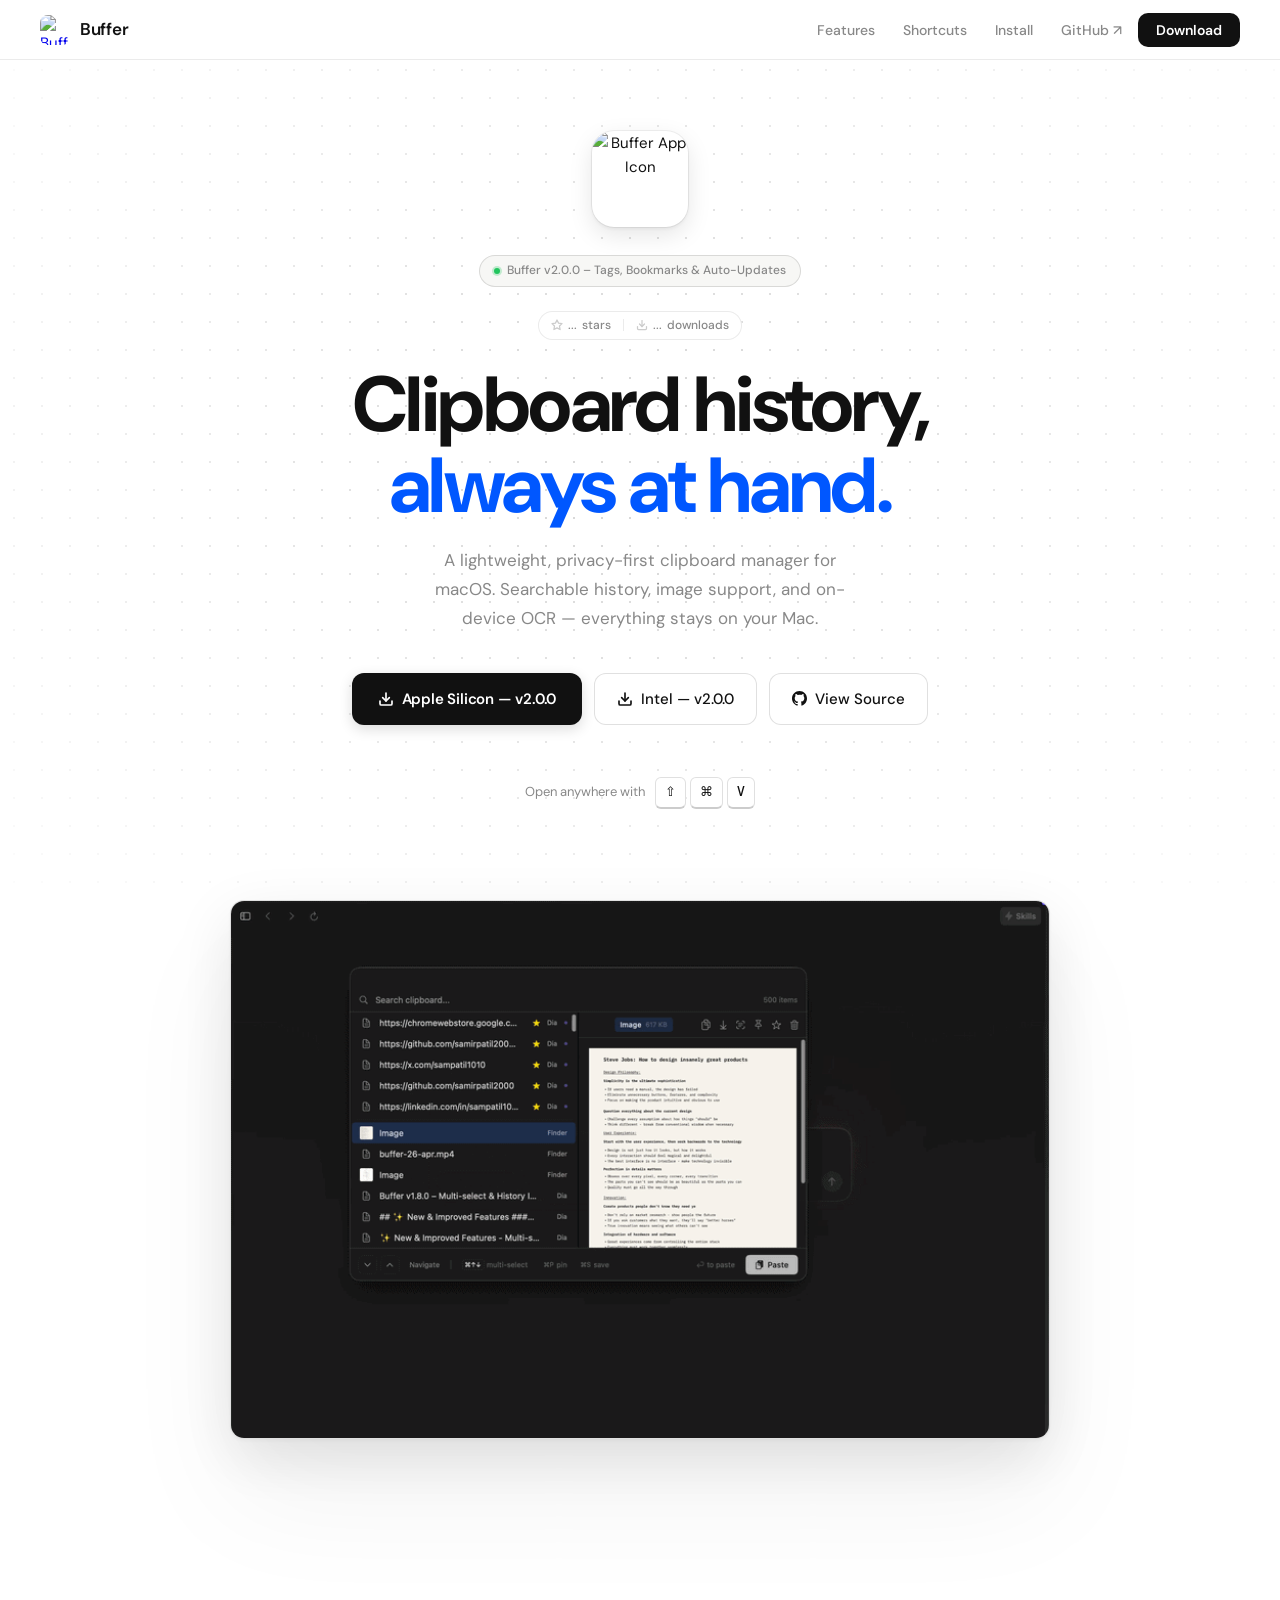
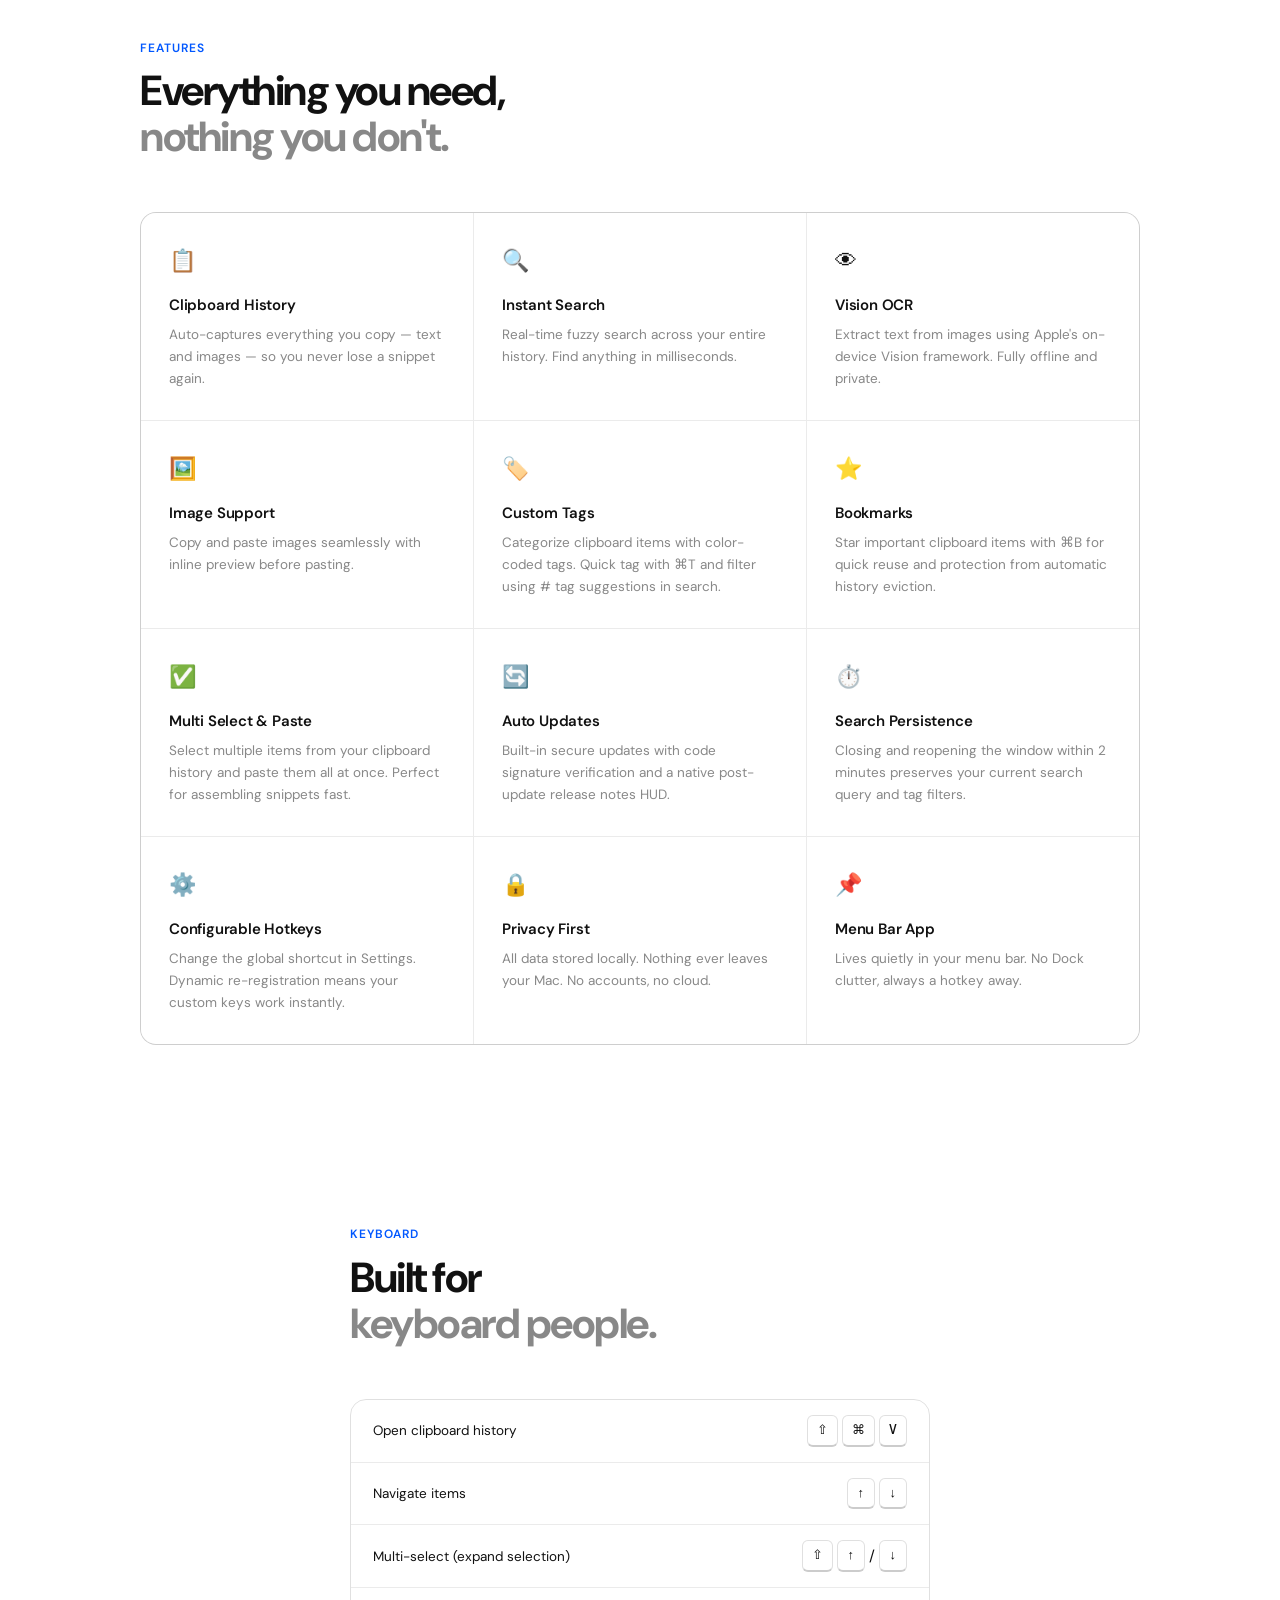
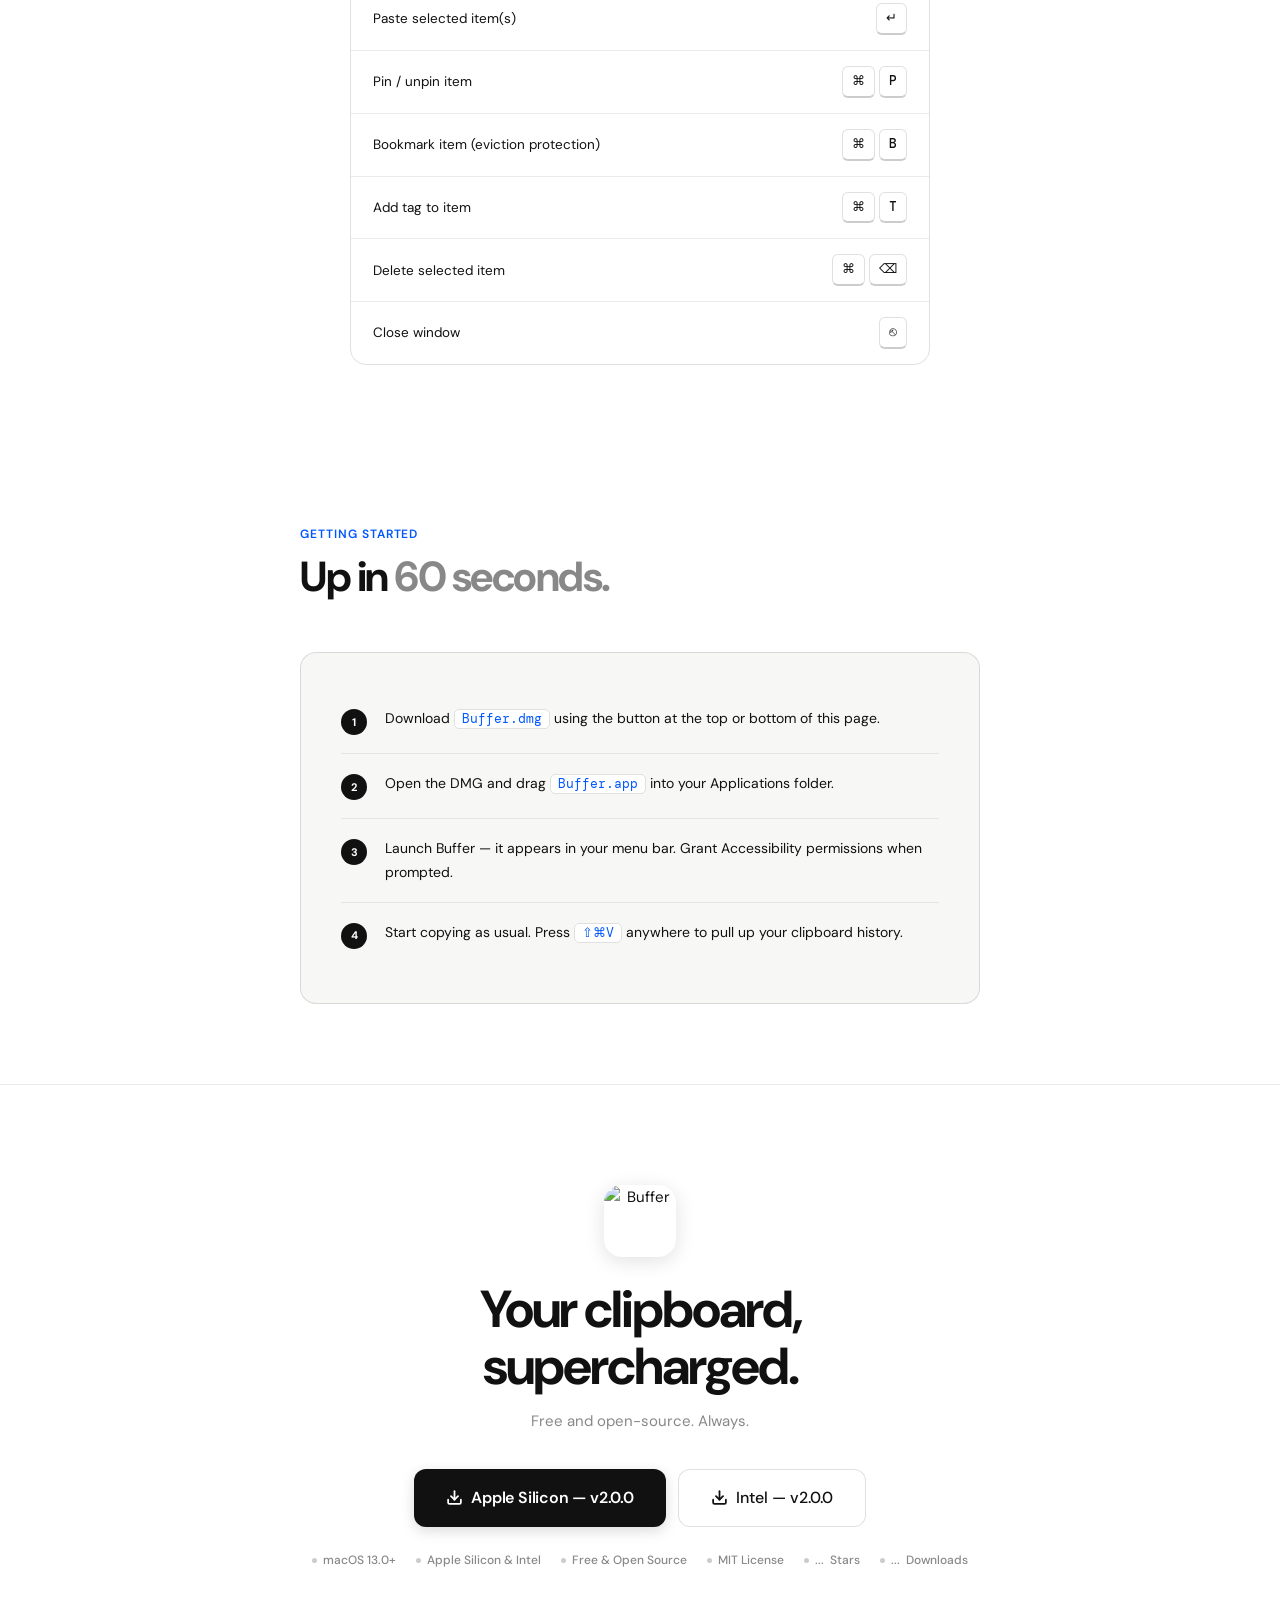
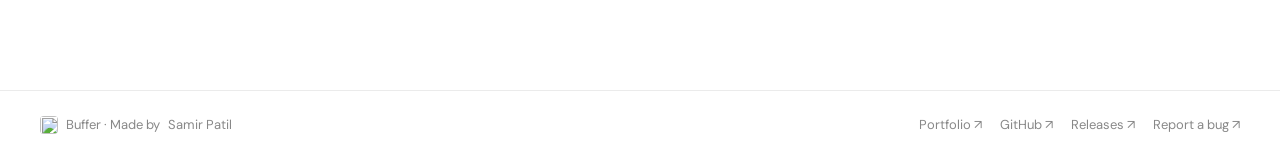
==== products/buffer/index.html @ 12969bee "feat: update Buffer to v2.0.0 with tags, bookmarks, and auto-updates" ====
<!DOCTYPE html>
<html lang="en">
<head>
  <meta charset="UTF-8" />
  <meta name="viewport" content="width=device-width, initial-scale=1.0" />
  <title>Buffer — Clipboard Manager for macOS</title>
  <meta name="description" content="A lightweight, privacy-focused clipboard manager for macOS with searchable history and a quick ⇧⌘V shortcut." />
  <link rel="icon" type="image/png" href="https://raw.githubusercontent.com/samirpatil2000/Buffer/main/Assets/Buffer-Logo.png" />
  <link rel="preconnect" href="https://fonts.googleapis.com" />
  <link rel="preconnect" href="https://fonts.gstatic.com" crossorigin />
  <link href="https://fonts.googleapis.com/css2?family=DM+Sans:ital,opsz,wght@0,9..40,300;0,9..40,400;0,9..40,500;0,9..40,600;0,9..40,700;1,9..40,400&family=DM+Mono:wght@400;500&display=swap" rel="stylesheet" />
  <style>
    *, *::before, *::after { box-sizing: border-box; margin: 0; padding: 0; }

    :root {
      --bg: #ffffff;
      --bg2: #f7f7f5;
      --border: rgba(0,0,0,0.08);
      --border-mid: rgba(0,0,0,0.12);
      --accent-blue: #0057ff;
      --text: #111111;
      --muted: #888888;
      --muted2: #cccccc;
      --font-sans: 'DM Sans', sans-serif;
      --font-mono: 'DM Mono', monospace;
    }

    html { scroll-behavior: smooth; }

    body {
      background: var(--bg);
      color: var(--text);
      font-family: var(--font-sans);
      font-size: 15px;
      line-height: 1.6;
      overflow-x: hidden;
      -webkit-font-smoothing: antialiased;
    }

    /* NAV */
    nav {
      position: fixed;
      top: 0; left: 0; right: 0;
      z-index: 100;
      padding: 0 40px;
      height: 60px;
      display: flex;
      align-items: center;
      justify-content: space-between;
      background: rgba(255,255,255,0.88);
      backdrop-filter: blur(20px);
      -webkit-backdrop-filter: blur(20px);
      border-bottom: 1px solid var(--border);
    }
    .nav-logo {
      display: flex;
      align-items: center;
      gap: 10px;
      text-decoration: none;
    }
    .nav-logo img {
      width: 30px; height: 30px;
      border-radius: 8px;
      object-fit: contain;
    }
    .nav-logo-name {
      font-weight: 600;
      font-size: 17px;
      color: var(--text);
      letter-spacing: -0.3px;
    }
    .nav-links {
      display: flex;
      align-items: center;
      gap: 4px;
      list-style: none;
    }
    .nav-links a {
      color: var(--muted);
      text-decoration: none;
      font-size: 14px;
      font-weight: 500;
      padding: 6px 12px;
      border-radius: 8px;
      transition: color 0.15s, background 0.15s;
    }
    .nav-links a:hover { color: var(--text); background: var(--bg2); }
    .nav-cta {
      background: var(--text) !important;
      color: #fff !important;
      font-weight: 600 !important;
      padding: 8px 18px !important;
      border-radius: 10px !important;
    }
    .nav-cta:hover { opacity: 0.8; background: var(--text) !important; }

    /* HERO */
    #hero {
      min-height: 100vh;
      display: flex;
      flex-direction: column;
      align-items: center;
      justify-content: center;
      padding: 120px 40px 80px;
      text-align: center;
      position: relative;
    }
    #hero::before {
      content: '';
      position: absolute;
      inset: 0;
      background-image: radial-gradient(circle, #d8d8d8 1px, transparent 1px);
      background-size: 28px 28px;
      mask-image: radial-gradient(ellipse 70% 80% at 50% 50%, black 10%, transparent 100%);
      -webkit-mask-image: radial-gradient(ellipse 70% 80% at 50% 50%, black 10%, transparent 100%);
      pointer-events: none;
    }

    .hero-app-icon {
      width: 96px; height: 96px;
      border-radius: 22px;
      box-shadow: 0 2px 4px rgba(0,0,0,0.06), 0 8px 24px rgba(0,0,0,0.1), 0 0 0 1px rgba(0,0,0,0.06);
      margin-bottom: 28px;
      opacity: 0;
      animation: fade-up 0.6s 0.1s ease forwards;
      object-fit: contain;
      background: #fff;
      position: relative;
    }
    .hero-badge {
      display: inline-flex;
      align-items: center;
      gap: 7px;
      background: var(--bg2);
      border: 1px solid var(--border-mid);
      border-radius: 100px;
      padding: 5px 14px;
      font-size: 12px;
      font-weight: 500;
      color: var(--muted);
      margin-bottom: 24px;
      opacity: 0;
      animation: fade-up 0.6s 0.18s ease forwards;
      position: relative;
    }
    .hero-badge-dot {
      width: 6px; height: 6px;
      border-radius: 50%;
      background: #22c55e;
      box-shadow: 0 0 0 2px rgba(34,197,94,0.25);
    }
    .hero-stats {
      display: inline-flex;
      align-items: center;
      gap: 12px;
      margin-bottom: 24px;
      opacity: 0;
      animation: fade-up 0.6s 0.2s ease forwards;
      background: var(--bg);
      border: 1px solid var(--border);
      padding: 4px 12px;
      border-radius: 100px;
      font-size: 12px;
      font-weight: 500;
      color: var(--muted);
    }
    .stat-badge {
      display: flex;
      align-items: center;
      gap: 5px;
    }
    .stat-badge svg {
      color: var(--muted2);
    }
    .stat-divider {
      width: 1px;
      height: 12px;
      background: var(--border);
    }
    .hero-title {
      font-size: clamp(44px, 7vw, 78px);
      font-weight: 700;
      letter-spacing: -2.5px;
      line-height: 1.04;
      color: var(--text);
      margin-bottom: 20px;
      max-width: 680px;
      opacity: 0;
      animation: fade-up 0.6s 0.22s ease forwards;
      position: relative;
    }
    .hero-title .blue { color: var(--accent-blue); }
    .hero-sub {
      font-size: 17px;
      color: var(--muted);
      max-width: 440px;
      line-height: 1.7;
      margin-bottom: 40px;
      font-weight: 400;
      opacity: 0;
      animation: fade-up 0.6s 0.3s ease forwards;
      position: relative;
    }
    .hero-actions {
      display: flex;
      gap: 12px;
      justify-content: center;
      flex-wrap: wrap;
      opacity: 0;
      animation: fade-up 0.6s 0.38s ease forwards;
      position: relative;
    }
    .btn-primary {
      display: inline-flex;
      align-items: center;
      gap: 8px;
      background: var(--text);
      color: #fff;
      font-family: var(--font-sans);
      font-size: 15px;
      font-weight: 600;
      padding: 13px 26px;
      border-radius: 12px;
      text-decoration: none;
      letter-spacing: -0.2px;
      transition: opacity 0.2s, transform 0.2s, box-shadow 0.2s;
      box-shadow: 0 4px 14px rgba(0,0,0,0.14);
    }
    .btn-primary:hover { opacity: 0.82; transform: translateY(-1px); box-shadow: 0 6px 20px rgba(0,0,0,0.2); }
    .btn-secondary {
      display: inline-flex;
      align-items: center;
      gap: 8px;
      background: var(--bg);
      color: var(--text);
      font-family: var(--font-sans);
      font-size: 15px;
      font-weight: 500;
      padding: 13px 22px;
      border-radius: 12px;
      text-decoration: none;
      border: 1px solid var(--border-mid);
      transition: background 0.15s;
    }
    .btn-secondary:hover { background: var(--bg2); }
    .hero-shortcut {
      margin-top: 52px;
      display: flex;
      align-items: center;
      gap: 10px;
      justify-content: center;
      opacity: 0;
      animation: fade-up 0.6s 0.46s ease forwards;
      position: relative;
    }
    .shortcut-label { font-size: 13px; color: var(--muted); }
    .kbd-row { display: flex; gap: 4px; align-items: center; }
    kbd {
      display: inline-flex;
      align-items: center;
      justify-content: center;
      background: var(--bg);
      border: 1px solid var(--border-mid);
      border-bottom: 2px solid var(--muted2);
      border-radius: 6px;
      padding: 4px 9px;
      font-family: var(--font-mono);
      font-size: 13px;
      color: var(--text);
      font-weight: 500;
      min-width: 28px;
    }

    /* APP WINDOW */
    #screenshot {
      padding: 0 40px 100px;
      display: flex;
      justify-content: center;
    }
    .app-window {
      width: 100%;
      max-width: 820px;
      border-radius: 14px;
      border: 1px solid var(--border-mid);
      box-shadow: 0 2px 4px rgba(0,0,0,0.04), 0 20px 60px rgba(0,0,0,0.1), 0 60px 120px rgba(0,0,0,0.05);
      overflow: hidden;
      background: #fff;
      opacity: 0;
      animation: fade-up 0.8s 0.52s ease forwards;
      display: block;
      height: auto;
    }
    .window-bar {
      background: #f5f5f5;
      padding: 12px 16px;
      display: flex;
      align-items: center;
      gap: 8px;
      border-bottom: 1px solid var(--border);
    }
    .dot { width: 12px; height: 12px; border-radius: 50%; }
    .dot-red { background: #ff5f57; }
    .dot-yellow { background: #ffbd2e; }
    .dot-green { background: #28ca41; }
    .window-title {
      flex: 1;
      text-align: center;
      font-size: 12px;
      color: #888;
      font-weight: 500;
    }
    .window-content {
      display: grid;
      grid-template-columns: 230px 1fr;
      min-height: 320px;
    }
    .win-list {
      border-right: 1px solid var(--border);
      padding: 10px 8px;
      background: #fafafa;
    }
    .win-search {
      margin-bottom: 8px;
      background: #fff;
      border: 1px solid var(--border-mid);
      border-radius: 8px;
      padding: 8px 10px;
      font-size: 12px;
      color: #aaa;
      display: flex;
      align-items: center;
      gap: 6px;
    }
    .win-item {
      padding: 9px 10px;
      border-radius: 8px;
      font-size: 12px;
      color: #888;
      line-height: 1.4;
      cursor: default;
    }
    .win-item.active {
      background: #fff;
      box-shadow: 0 1px 4px rgba(0,0,0,0.08);
      color: var(--text);
    }
    .win-item-label {
      font-size: 10px;
      color: var(--accent-blue);
      font-weight: 600;
      margin-bottom: 2px;
    }
    .win-item-text {
      font-family: var(--font-mono);
      font-size: 11px;
      white-space: nowrap;
      overflow: hidden;
      text-overflow: ellipsis;
    }
    .win-preview { padding: 20px 24px; }
    .win-preview-label {
      font-size: 10px;
      color: var(--muted);
      text-transform: uppercase;
      letter-spacing: 0.1em;
      font-weight: 600;
      margin-bottom: 14px;
    }
    .win-preview-code {
      font-family: var(--font-mono);
      font-size: 12.5px;
      line-height: 1.8;
      color: var(--text);
      background: var(--bg2);
      border-radius: 8px;
      padding: 16px;
    }
    .code-blue { color: var(--accent-blue); }
    .code-gray { color: var(--muted); }

    /* FEATURES */
    #features {
      padding: 100px 40px;
      max-width: 1080px;
      margin: 0 auto;
    }
    .section-eyebrow {
      font-size: 12px;
      font-weight: 600;
      letter-spacing: 0.08em;
      text-transform: uppercase;
      color: var(--accent-blue);
      margin-bottom: 10px;
    }
    .section-title {
      font-size: clamp(28px, 4vw, 42px);
      font-weight: 700;
      letter-spacing: -1.5px;
      line-height: 1.1;
      margin-bottom: 52px;
    }
    .section-title em { font-style: normal; color: var(--muted); }
    .features-grid {
      display: grid;
      grid-template-columns: repeat(3, 1fr);
      gap: 1px;
      background: var(--border);
      border: 1px solid var(--border-mid);
      border-radius: 16px;
      overflow: hidden;
    }
    .feature-card {
      background: var(--bg);
      padding: 30px 28px;
      transition: background 0.2s;
    }
    .feature-card:hover { background: var(--bg2); }
    .feature-icon { font-size: 22px; margin-bottom: 14px; }
    .feature-name { font-size: 15px; font-weight: 600; margin-bottom: 7px; letter-spacing: -0.2px; }
    .feature-desc { font-size: 13.5px; color: var(--muted); line-height: 1.65; }

    /* SHORTCUTS */
    #shortcuts {
      padding: 80px 40px;
      max-width: 660px;
      margin: 0 auto;
    }
    .shortcuts-card {
      border: 1px solid var(--border-mid);
      border-radius: 16px;
      overflow: hidden;
    }
    .shortcuts-row {
      display: flex;
      align-items: center;
      justify-content: space-between;
      padding: 15px 22px;
      border-bottom: 1px solid var(--border);
      transition: background 0.1s;
    }
    .shortcuts-row:last-child { border-bottom: none; }
    .shortcuts-row:hover { background: var(--bg2); }
    .shortcut-action { font-size: 13.5px; color: var(--text); }
    .shortcut-keys { display: flex; gap: 4px; align-items: center; }

    /* INSTALL */
    #install {
      padding: 80px 40px;
      max-width: 760px;
      margin: 0 auto;
    }
    .install-card {
      background: var(--bg2);
      border: 1px solid var(--border-mid);
      border-radius: 16px;
      padding: 36px 40px;
    }
    .step {
      display: flex;
      gap: 18px;
      padding: 18px 0;
      border-bottom: 1px solid var(--border);
    }
    .step:last-of-type { border-bottom: none; }
    .step-num {
      width: 26px; height: 26px;
      border-radius: 50%;
      background: var(--text);
      display: flex;
      align-items: center;
      justify-content: center;
      font-size: 11px;
      font-weight: 700;
      color: #fff;
      flex-shrink: 0;
      margin-top: 2px;
    }
    .step-text { font-size: 14px; line-height: 1.65; }
    .step-text code {
      background: #fff;
      border: 1px solid var(--border-mid);
      border-radius: 5px;
      padding: 1px 7px;
      font-family: var(--font-mono);
      font-size: 12.5px;
      color: var(--accent-blue);
    }
    .note-box {
      margin-top: 22px;
      background: #fff8ed;
      border: 1px solid #fde68a;
      border-radius: 10px;
      padding: 14px 18px;
      font-size: 13px;
      color: #78350f;
      line-height: 1.65;
    }
    .note-box strong { color: #92400e; }

    /* DOWNLOAD CTA */
    #download {
      padding: 100px 40px 120px;
      text-align: center;
      border-top: 1px solid var(--border);
    }
    .download-logo {
      width: 72px; height: 72px;
      border-radius: 18px;
      box-shadow: 0 4px 20px rgba(0,0,0,0.12);
      margin: 0 auto 24px;
      display: block;
      object-fit: contain;
      background: #fff;
    }
    .download-title {
      font-size: clamp(30px, 4.5vw, 52px);
      font-weight: 700;
      letter-spacing: -2px;
      line-height: 1.1;
      margin-bottom: 14px;
    }
    .download-sub { font-size: 15px; color: var(--muted); margin-bottom: 36px; }
    .download-meta {
      margin-top: 22px;
      display: flex;
      justify-content: center;
      gap: 20px;
      flex-wrap: wrap;
    }
    .meta-badge {
      display: flex;
      align-items: center;
      gap: 6px;
      font-size: 12px;
      color: var(--muted);
      font-weight: 500;
    }
    .meta-badge::before {
      content: '';
      width: 5px; height: 5px;
      border-radius: 50%;
      background: var(--muted2);
    }

    /* FOOTER */
    footer {
      padding: 24px 40px;
      display: flex;
      align-items: center;
      justify-content: space-between;
      font-size: 13px;
      color: var(--muted);
      flex-wrap: wrap;
      gap: 10px;
      border-top: 1px solid var(--border);
    }
    footer a { color: var(--muted); text-decoration: none; transition: color 0.15s; }
    footer a:hover { color: var(--text); }
    .footer-links { display: flex; gap: 18px; }
    .footer-left { display: flex; align-items: center; gap: 8px; }

    @keyframes fade-up {
      from { opacity: 0; transform: translateY(18px); }
      to { opacity: 1; transform: translateY(0); }
    }

    @media (max-width: 760px) {
      nav { padding: 0 20px; }
      .nav-links li:not(:last-child) { display: none; }
      #hero { padding: 100px 24px 60px; }
      .features-grid { grid-template-columns: 1fr; }
      .window-content { grid-template-columns: 1fr; }
      .win-list { display: none; }
      #features, #shortcuts, #install { padding-left: 24px; padding-right: 24px; }
      .install-card { padding: 24px 20px; }
      footer { flex-direction: column; text-align: center; }
    }
  </style>
</head>
<body>

<nav>
  <a href="#hero" class="nav-logo">
    <img src="https://raw.githubusercontent.com/samirpatil2000/Buffer/main/Assets/Buffer-Logo.png" alt="Buffer" />
    <span class="nav-logo-name">Buffer</span>
  </a>
  <ul class="nav-links">
    <li><a href="#features">Features</a></li>
    <li><a href="#shortcuts">Shortcuts</a></li>
    <li><a href="#install">Install</a></li>
    <li><a href="https://github.com/samirpatil2000/Buffer" target="_blank">GitHub ↗</a></li>
    <li><a href="#download" class="nav-cta">Download</a></li>
  </ul>
</nav>

<section id="hero">
  <img
    src="https://raw.githubusercontent.com/samirpatil2000/Buffer/main/Assets/Buffer-Logo.png"
    alt="Buffer App Icon"
    class="hero-app-icon"
  />
  <div class="hero-badge">
    <span class="hero-badge-dot"></span>
    Buffer v2.0.0 – Tags, Bookmarks & Auto-Updates
  </div>
  <div class="hero-stats">
    <div class="stat-badge">
      <svg width="12" height="12" viewBox="0 0 24 24" fill="none" stroke="currentColor" stroke-width="2.5" stroke-linecap="round" stroke-linejoin="round"><polygon points="12 2 15.09 8.26 22 9.27 17 14.14 18.18 21.02 12 17.77 5.82 21.02 7 14.14 2 9.27 8.91 8.26 12 2"/></svg>
      <span id="star-count">...</span> stars
    </div>
    <div class="stat-divider"></div>
    <div class="stat-badge">
      <svg width="12" height="12" viewBox="0 0 24 24" fill="none" stroke="currentColor" stroke-width="2.5" stroke-linecap="round" stroke-linejoin="round"><path d="M21 15v4a2 2 0 0 1-2 2H5a2 2 0 0 1-2-2v-4"/><polyline points="7 10 12 15 17 10"/><line x1="12" y1="15" x2="12" y2="3"/></svg>
      <span id="download-count">...</span> downloads
    </div>
  </div>
  <h1 class="hero-title">
    Clipboard history,<br><span class="blue">always at hand.</span>
  </h1>
  <p class="hero-sub">
    A lightweight, privacy-first clipboard manager for macOS. Searchable history, image support, and on-device OCR — everything stays on your Mac.
  </p>
  <div class="hero-actions">
    <a href="https://github.com/samirpatil2000/Buffer/releases/download/buffer-v2.0.0/Buffer_Silicon.dmg" class="btn-primary">
      <svg width="16" height="16" viewBox="0 0 24 24" fill="none" stroke="currentColor" stroke-width="2.5" stroke-linecap="round" stroke-linejoin="round"><path d="M21 15v4a2 2 0 0 1-2 2H5a2 2 0 0 1-2-2v-4"/><polyline points="7 10 12 15 17 10"/><line x1="12" y1="15" x2="12" y2="3"/></svg>
      Apple Silicon — v2.0.0
    </a>
    <a href="https://github.com/samirpatil2000/Buffer/releases/download/buffer-v2.0.0/Buffer_Intel.dmg" class="btn-secondary">
      <svg width="16" height="16" viewBox="0 0 24 24" fill="none" stroke="currentColor" stroke-width="2.5" stroke-linecap="round" stroke-linejoin="round"><path d="M21 15v4a2 2 0 0 1-2 2H5a2 2 0 0 1-2-2v-4"/><polyline points="7 10 12 15 17 10"/><line x1="12" y1="15" x2="12" y2="3"/></svg>
      Intel — v2.0.0
    </a>
    <a href="https://github.com/samirpatil2000/Buffer" target="_blank" class="btn-secondary">
      <svg width="15" height="15" viewBox="0 0 24 24" fill="currentColor"><path d="M12 0C5.37 0 0 5.37 0 12c0 5.3 3.44 9.8 8.21 11.39.6.11.82-.26.82-.58v-2.03c-3.34.73-4.04-1.61-4.04-1.61-.55-1.39-1.34-1.76-1.34-1.76-1.09-.74.08-.73.08-.73 1.2.09 1.84 1.24 1.84 1.24 1.07 1.83 2.81 1.3 3.5 1 .11-.78.42-1.3.76-1.6-2.67-.3-5.47-1.33-5.47-5.93 0-1.31.47-2.38 1.24-3.22-.13-.3-.54-1.52.12-3.18 0 0 1.01-.32 3.3 1.23a11.5 11.5 0 0 1 3-.4c1.02 0 2.04.14 3 .4 2.28-1.55 3.29-1.23 3.29-1.23.66 1.66.25 2.88.12 3.18.77.84 1.24 1.91 1.24 3.22 0 4.61-2.81 5.62-5.48 5.92.43.37.81 1.1.81 2.22v3.29c0 .32.22.7.83.58C20.57 21.8 24 17.3 24 12c0-6.63-5.37-12-12-12z"/></svg>
      View Source
    </a>
  </div>
  <div class="hero-shortcut">
    <span class="shortcut-label">Open anywhere with</span>
    <div class="kbd-row">
      <kbd>⇧</kbd><kbd>⌘</kbd><kbd>V</kbd>
    </div>
  </div>
</section>

<section id="screenshot">
  <img src="../../assests/buffer-26-apr-v2.gif" class="app-window" alt="Buffer Demo" />
</section>

<section id="features">
  <div class="section-eyebrow">Features</div>
  <h2 class="section-title">Everything you need,<br><em>nothing you don't.</em></h2>
  <div class="features-grid">
    <div class="feature-card">
      <div class="feature-icon">📋</div>
      <div class="feature-name">Clipboard History</div>
      <p class="feature-desc">Auto-captures everything you copy — text and images — so you never lose a snippet again.</p>
    </div>
    <div class="feature-card">
      <div class="feature-icon">🔍</div>
      <div class="feature-name">Instant Search</div>
      <p class="feature-desc">Real-time fuzzy search across your entire history. Find anything in milliseconds.</p>
    </div>
    <div class="feature-card">
      <div class="feature-icon">👁</div>
      <div class="feature-name">Vision OCR</div>
      <p class="feature-desc">Extract text from images using Apple's on-device Vision framework. Fully offline and private.</p>
    </div>
    <div class="feature-card">
      <div class="feature-icon">🖼️</div>
      <div class="feature-name">Image Support</div>
      <p class="feature-desc">Copy and paste images seamlessly with inline preview before pasting.</p>
    </div>
    <div class="feature-card">
      <div class="feature-icon">🏷️</div>
      <div class="feature-name">Custom Tags</div>
      <p class="feature-desc">Categorize clipboard items with color-coded tags. Quick tag with ⌘T and filter using # tag suggestions in search.</p>
    </div>
    <div class="feature-card">
      <div class="feature-icon">⭐</div>
      <div class="feature-name">Bookmarks</div>
      <p class="feature-desc">Star important clipboard items with ⌘B for quick reuse and protection from automatic history eviction.</p>
    </div>
    <div class="feature-card">
      <div class="feature-icon">✅</div>
      <div class="feature-name">Multi Select & Paste</div>
      <p class="feature-desc">Select multiple items from your clipboard history and paste them all at once. Perfect for assembling snippets fast.</p>
    </div>
    <div class="feature-card">
      <div class="feature-icon">🔄</div>
      <div class="feature-name">Auto Updates</div>
      <p class="feature-desc">Built-in secure updates with code signature verification and a native post-update release notes HUD.</p>
    </div>
    <div class="feature-card">
      <div class="feature-icon">⏱️</div>
      <div class="feature-name">Search Persistence</div>
      <p class="feature-desc">Closing and reopening the window within 2 minutes preserves your current search query and tag filters.</p>
    </div>
    <div class="feature-card">
      <div class="feature-icon">⚙️</div>
      <div class="feature-name">Configurable Hotkeys</div>
      <p class="feature-desc">Change the global shortcut in Settings. Dynamic re-registration means your custom keys work instantly.</p>
    </div>
    <div class="feature-card">
      <div class="feature-icon">🔒</div>
      <div class="feature-name">Privacy First</div>
      <p class="feature-desc">All data stored locally. Nothing ever leaves your Mac. No accounts, no cloud.</p>
    </div>
    <div class="feature-card">
      <div class="feature-icon">📌</div>
      <div class="feature-name">Menu Bar App</div>
      <p class="feature-desc">Lives quietly in your menu bar. No Dock clutter, always a hotkey away.</p>
    </div>
  </div>
</section>

<section id="shortcuts">
  <div class="section-eyebrow">Keyboard</div>
  <h2 class="section-title">Built for<br><em>keyboard people.</em></h2>
  <div class="shortcuts-card">
    <div class="shortcuts-row">
      <span class="shortcut-action">Open clipboard history</span>
      <div class="shortcut-keys"><kbd>⇧</kbd><kbd>⌘</kbd><kbd>V</kbd></div>
    </div>
    <div class="shortcuts-row">
      <span class="shortcut-action">Navigate items</span>
      <div class="shortcut-keys"><kbd>↑</kbd><kbd>↓</kbd></div>
    </div>
    <div class="shortcuts-row">
      <span class="shortcut-action">Multi-select (expand selection)</span>
      <div class="shortcut-keys"><kbd>⇧</kbd><kbd>↑</kbd><span>/</span><kbd>↓</kbd></div>
    </div>
    <div class="shortcuts-row">
      <span class="shortcut-action">Paste selected item(s)</span>
      <div class="shortcut-keys"><kbd>↵</kbd></div>
    </div>
    <div class="shortcuts-row">
      <span class="shortcut-action">Pin / unpin item</span>
      <div class="shortcut-keys"><kbd>⌘</kbd><kbd>P</kbd></div>
    </div>
    <div class="shortcuts-row">
      <span class="shortcut-action">Bookmark item (eviction protection)</span>
      <div class="shortcut-keys"><kbd>⌘</kbd><kbd>B</kbd></div>
    </div>
    <div class="shortcuts-row">
      <span class="shortcut-action">Add tag to item</span>
      <div class="shortcut-keys"><kbd>⌘</kbd><kbd>T</kbd></div>
    </div>
    <div class="shortcuts-row">
      <span class="shortcut-action">Delete selected item</span>
      <div class="shortcut-keys"><kbd>⌘</kbd><kbd>⌫</kbd></div>
    </div>
    <div class="shortcuts-row">
      <span class="shortcut-action">Close window</span>
      <div class="shortcut-keys"><kbd>⎋</kbd></div>
    </div>
  </div>
</section>

<section id="install">
  <div class="section-eyebrow">Getting Started</div>
  <h2 class="section-title">Up in <em>60 seconds.</em></h2>
  <div class="install-card">
    <div class="step">
      <div class="step-num">1</div>
      <div class="step-text">Download <code>Buffer.dmg</code> using the button at the top or bottom of this page.</div>
    </div>
    <div class="step">
      <div class="step-num">2</div>
      <div class="step-text">Open the DMG and drag <code>Buffer.app</code> into your Applications folder.</div>
    </div>
    <div class="step">
      <div class="step-num">3</div>
      <div class="step-text">Launch Buffer — it appears in your menu bar. Grant Accessibility permissions when prompted.</div>
    </div>
    <div class="step">
      <div class="step-num">4</div>
      <div class="step-text">Start copying as usual. Press <code>⇧⌘V</code> anywhere to pull up your clipboard history.</div>
    </div>

  </div>
</section>

<section id="download">
  <img
    src="https://raw.githubusercontent.com/samirpatil2000/Buffer/main/Assets/Buffer-Logo.png"
    alt="Buffer"
    class="download-logo"
  />
  <h2 class="download-title">Your clipboard,<br>supercharged.</h2>
  <p class="download-sub">Free and open-source. Always.</p>
  <div class="hero-actions" style="margin-bottom: 24px;">
    <a href="https://github.com/samirpatil2000/Buffer/releases/download/buffer-v2.0.0/Buffer_Silicon.dmg" class="btn-primary" style="font-size:16px; padding:15px 32px;">
      <svg width="17" height="17" viewBox="0 0 24 24" fill="none" stroke="currentColor" stroke-width="2.5" stroke-linecap="round" stroke-linejoin="round"><path d="M21 15v4a2 2 0 0 1-2 2H5a2 2 0 0 1-2-2v-4"/><polyline points="7 10 12 15 17 10"/><line x1="12" y1="15" x2="12" y2="3"/></svg>
      Apple Silicon — v2.0.0
    </a>
    <a href="https://github.com/samirpatil2000/Buffer/releases/download/buffer-v2.0.0/Buffer_Intel.dmg" class="btn-secondary" style="font-size:16px; padding:15px 32px;">
      <svg width="17" height="17" viewBox="0 0 24 24" fill="none" stroke="currentColor" stroke-width="2.5" stroke-linecap="round" stroke-linejoin="round"><path d="M21 15v4a2 2 0 0 1-2 2H5a2 2 0 0 1-2-2v-4"/><polyline points="7 10 12 15 17 10"/><line x1="12" y1="15" x2="12" y2="3"/></svg>
      Intel — v2.0.0
    </a>
  </div>
  <div class="download-meta">
    <span class="meta-badge">macOS 13.0+</span>
    <span class="meta-badge">Apple Silicon & Intel</span>
    <span class="meta-badge">Free & Open Source</span>
    <span class="meta-badge">MIT License</span>
    <span class="meta-badge"><span id="footer-star-count">...</span> Stars</span>
    <span class="meta-badge"><span id="footer-download-count">...</span> Downloads</span>
  </div>
</section>

<footer>
  <div class="footer-left">
    <img src="https://raw.githubusercontent.com/samirpatil2000/Buffer/main/Assets/Buffer-Logo.png" alt="" style="width:18px;height:18px;border-radius:4px;object-fit:contain;" />
    Buffer · Made by <a href="https://samirpatil2000.github.io/" target="_blank">Samir Patil</a>
  </div>
  <div class="footer-links">
    <a href="https://samirpatil2000.github.io/">Portfolio ↗</a>
    <a href="https://github.com/samirpatil2000/Buffer" target="_blank">GitHub ↗</a>
    <a href="https://github.com/samirpatil2000/Buffer/releases" target="_blank">Releases ↗</a>
    <a href="https://github.com/samirpatil2000/Buffer/issues" target="_blank">Report a bug ↗</a>
  </div>
</footer>

<script>
  async function fetchGitHubStats() {
    const repoUrl = 'https://api.github.com/repos/samirpatil2000/Buffer';
    const releasesUrl = 'https://api.github.com/repos/samirpatil2000/Buffer/releases';

    try {
      // Fetch Stars
      const repoRes = await fetch(repoUrl);
      const repoData = await repoRes.json();
      const stars = repoData.stargazers_count || 0;
      
      const starEl = document.getElementById('star-count');
      const footerStarEl = document.getElementById('footer-star-count');
      if (starEl) starEl.textContent = stars;
      if (footerStarEl) footerStarEl.textContent = stars;

      // Fetch Downloads
      const releasesRes = await fetch(releasesUrl);
      const releasesData = await releasesRes.json();
      
      let totalDownloads = 0;
      if (Array.isArray(releasesData)) {
        releasesData.forEach(release => {
          if (release.assets && Array.isArray(release.assets)) {
            release.assets.forEach(asset => {
              totalDownloads += (asset.download_count || 0);
            });
          }
        });
      }

      const downloadEl = document.getElementById('download-count');
      const footerDownloadEl = document.getElementById('footer-download-count');
      if (downloadEl) downloadEl.textContent = totalDownloads.toLocaleString();
      if (footerDownloadEl) footerDownloadEl.textContent = totalDownloads.toLocaleString();
    } catch (err) {
      console.error('Error fetching GitHub stats:', err);
    }
  }

  document.addEventListener('DOMContentLoaded', fetchGitHubStats);
</script>
<script src="../downloader.js"></script>
</body>
</html>
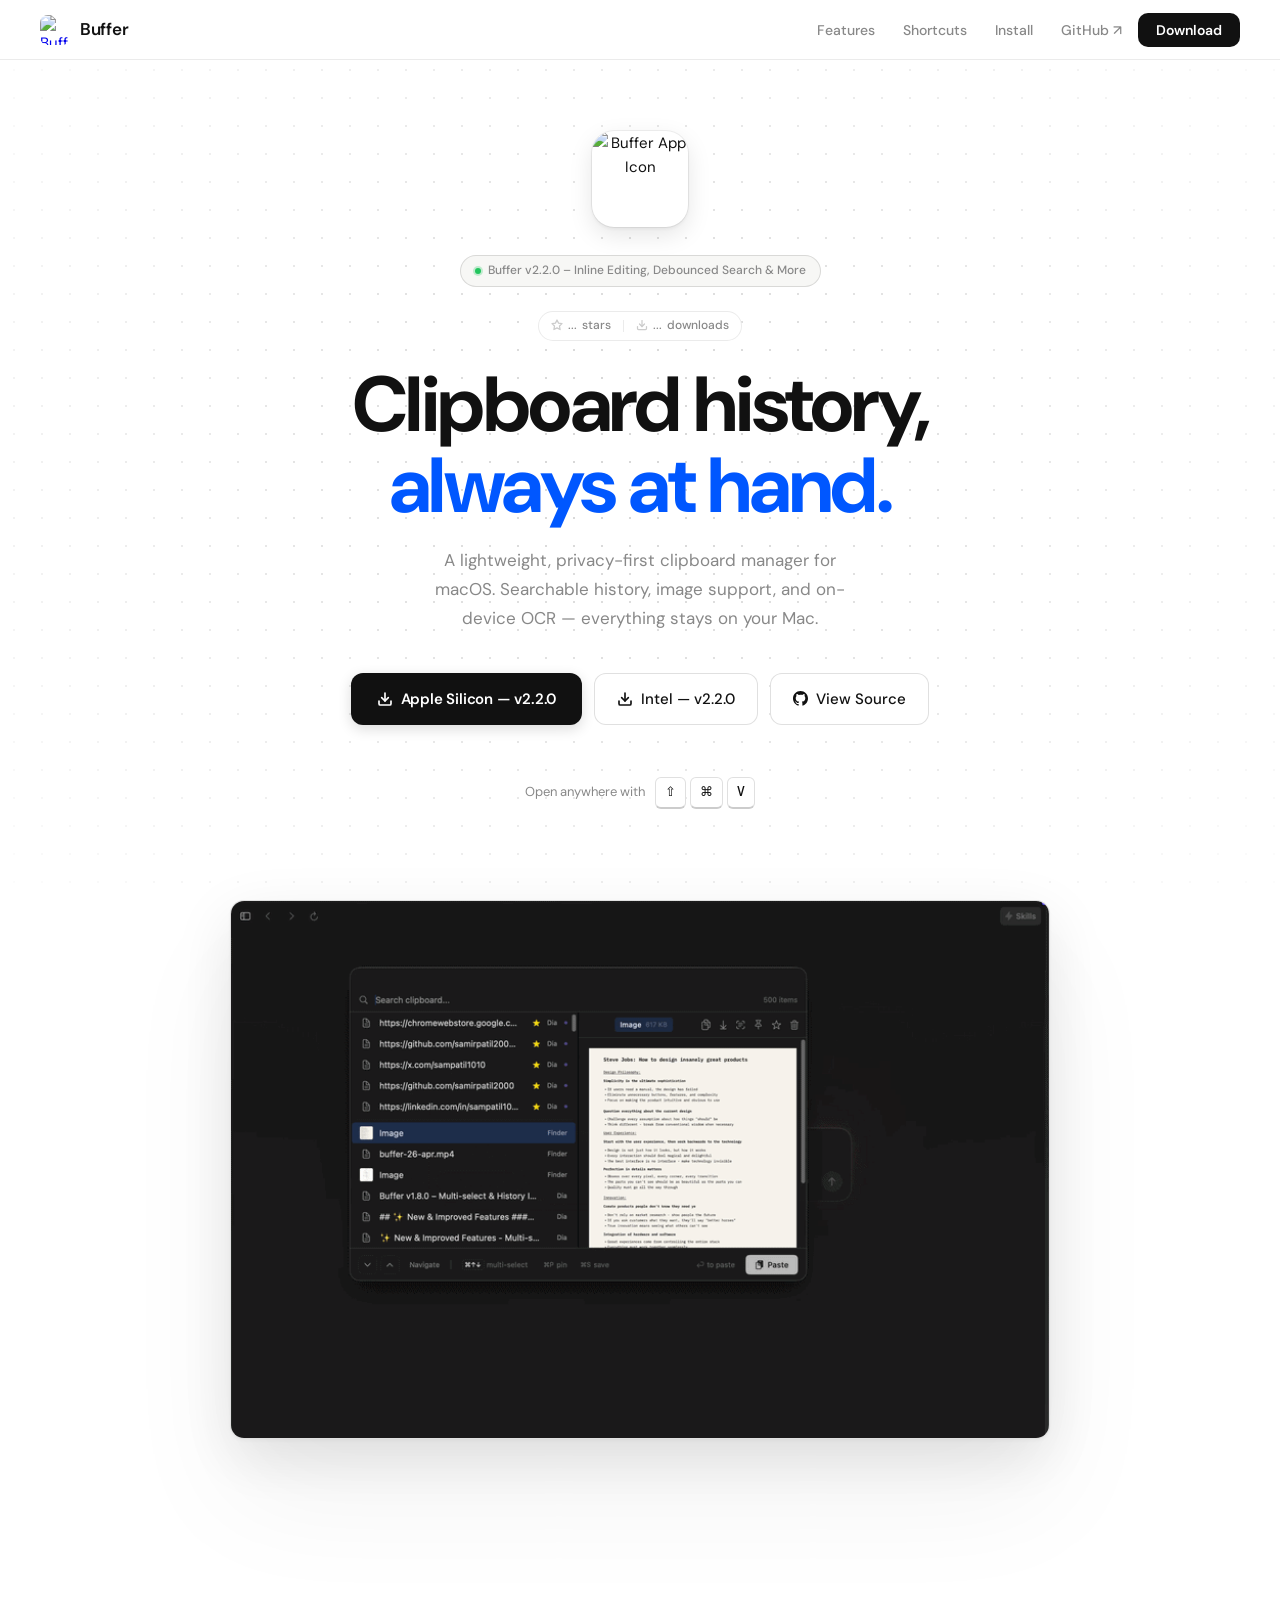
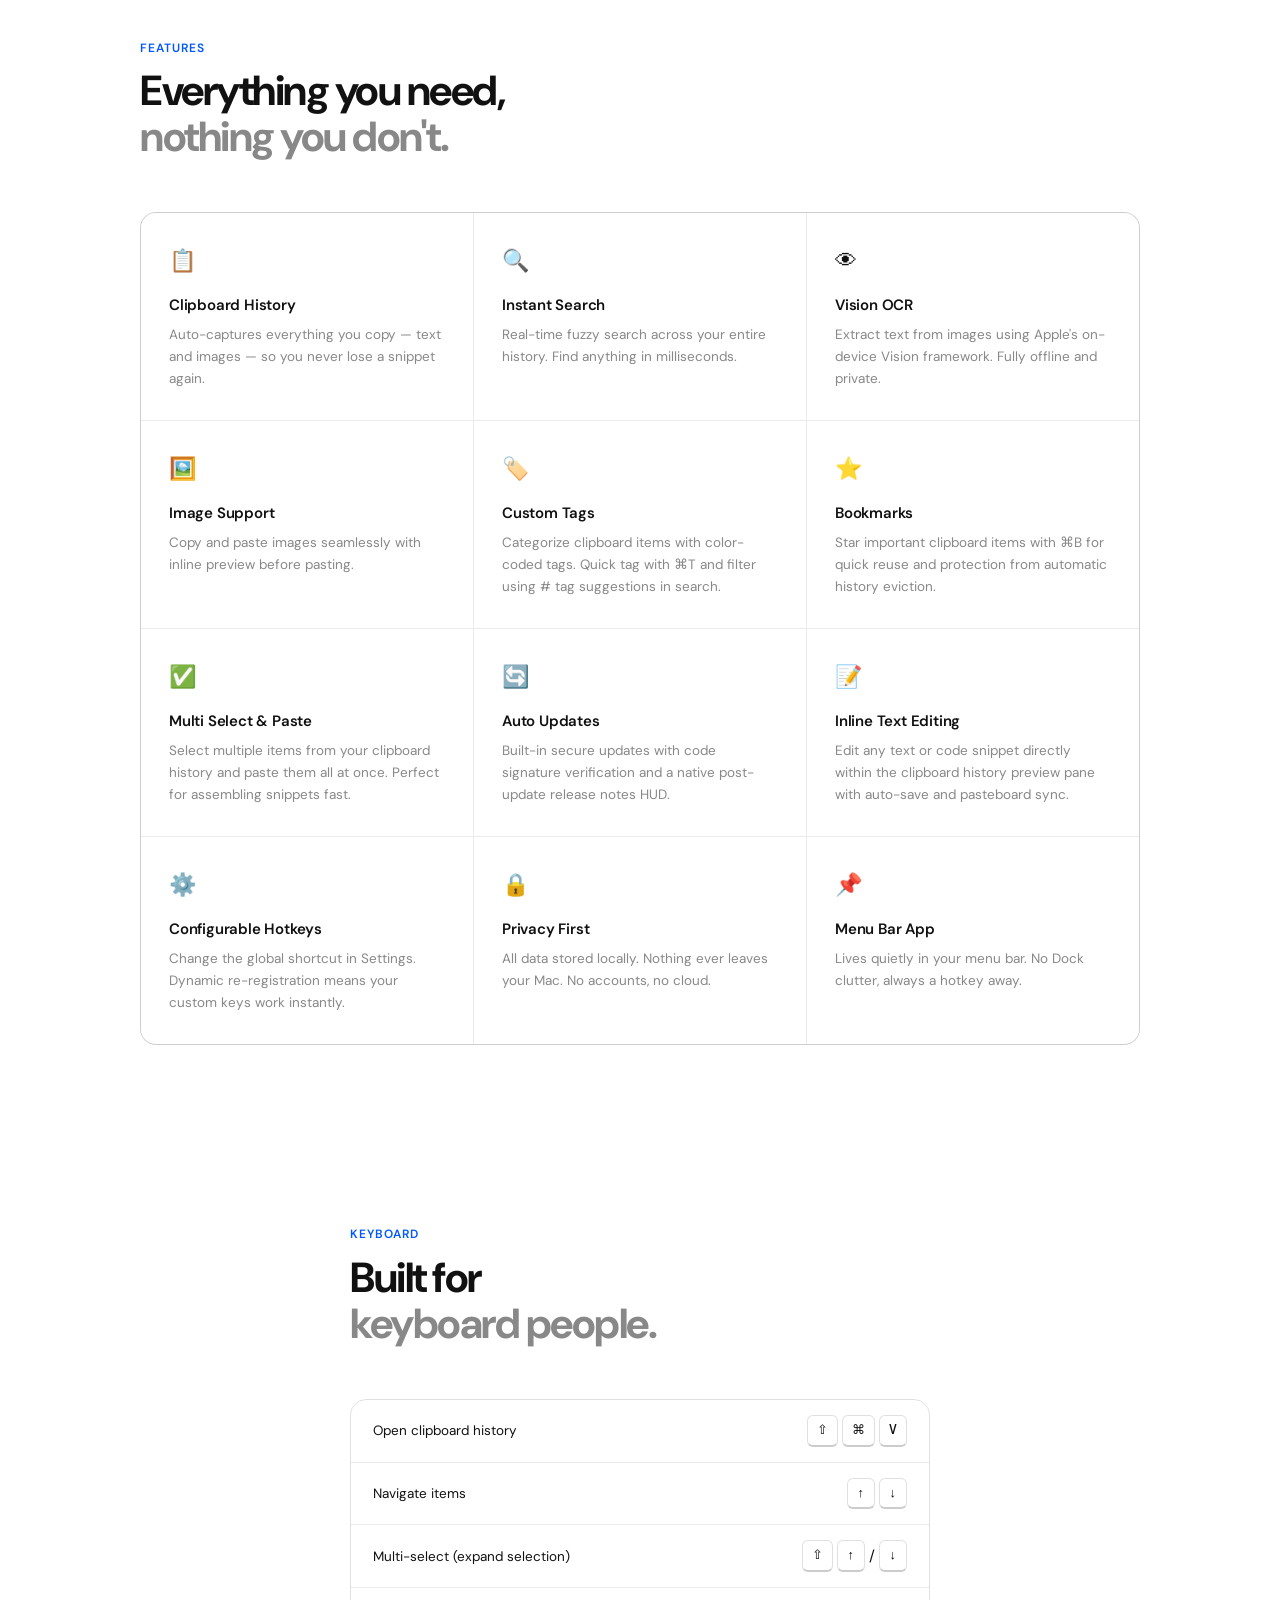
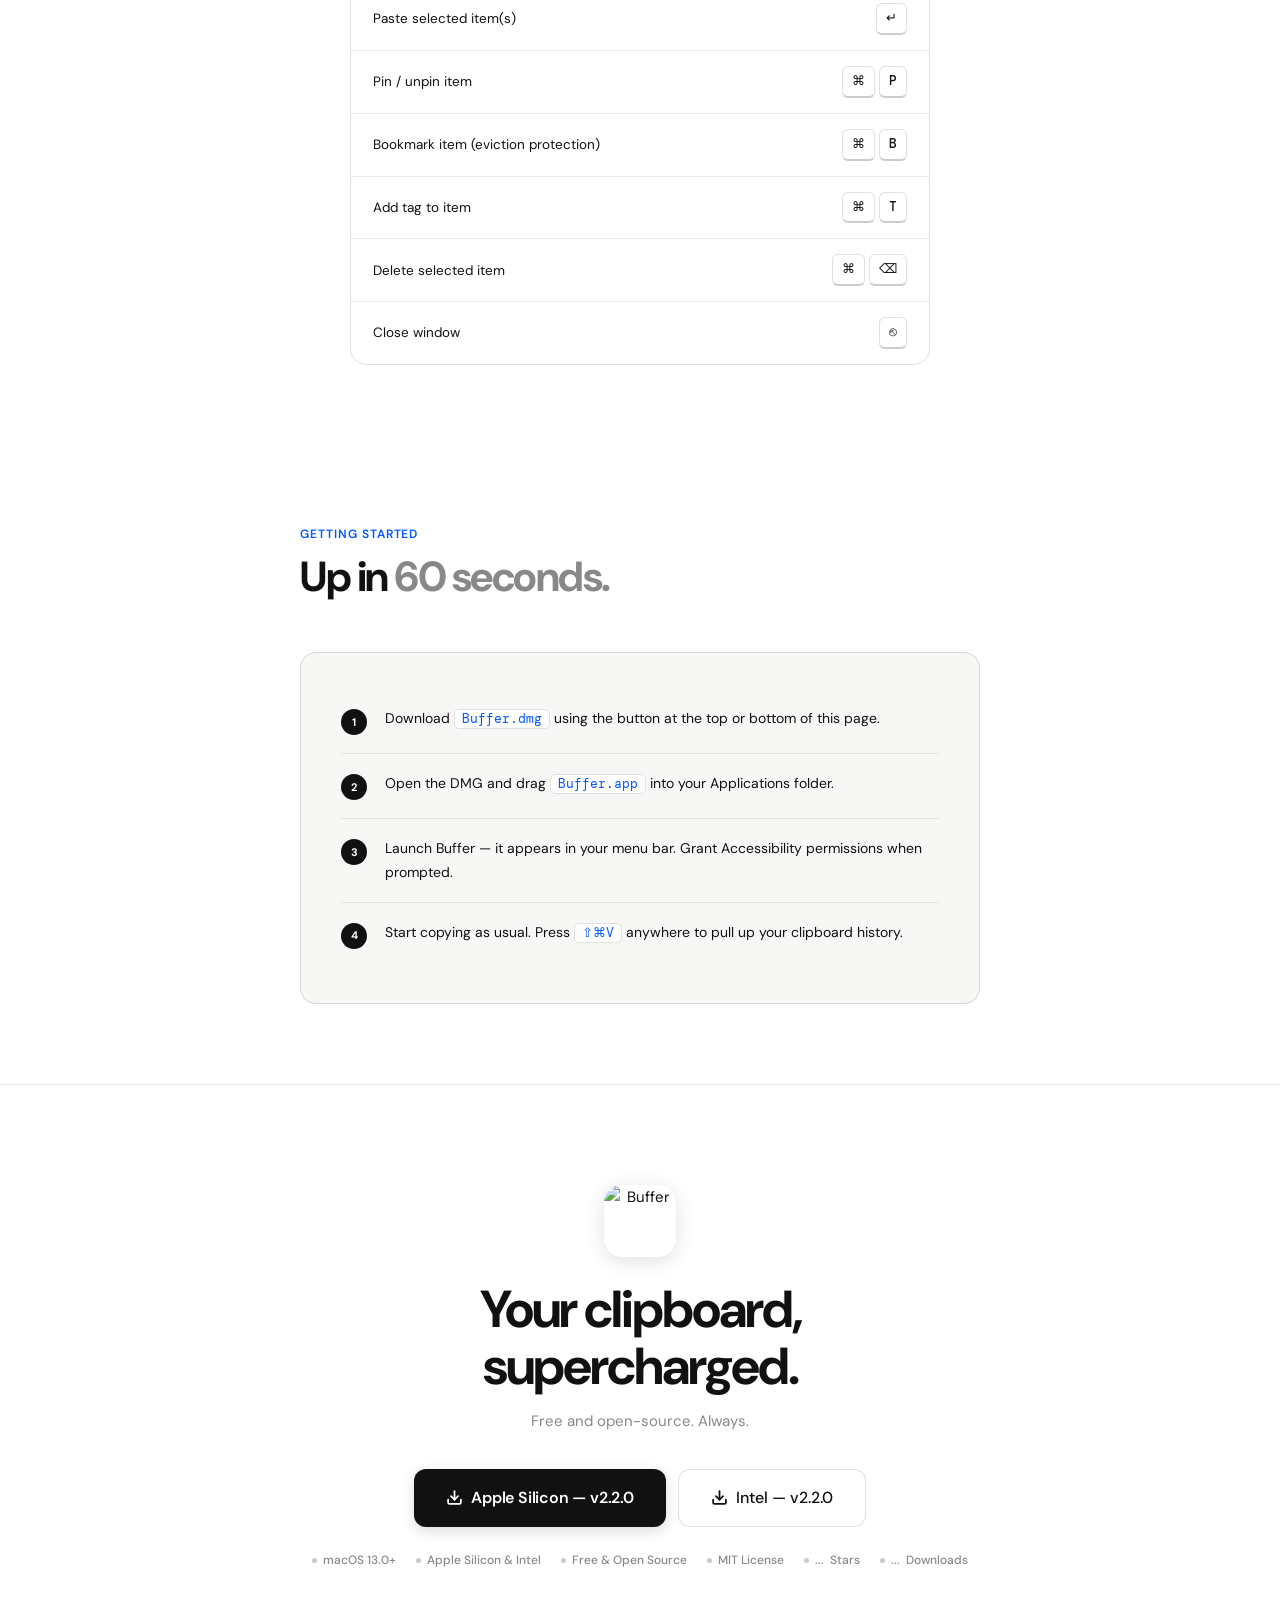
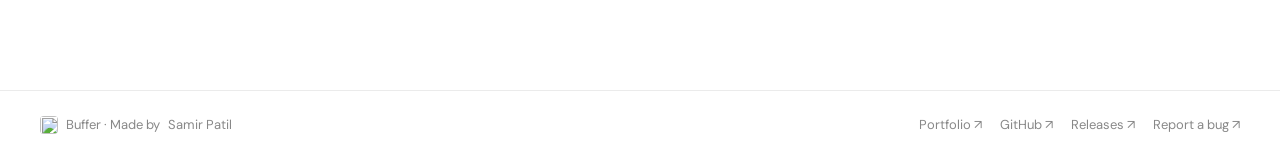
==== commit 1ebb93f0: "feat: update Buffer to v2.2.0 with inline editing, debounced search, and updated download links" ====
--- a/products/buffer/index.html
+++ b/products/buffer/index.html
@@ -601,7 +601,7 @@
   />
   <div class="hero-badge">
     <span class="hero-badge-dot"></span>
-    Buffer v2.0.0 – Tags, Bookmarks & Auto-Updates
+    Buffer v2.2.0 – Inline Editing, Debounced Search & More
   </div>
   <div class="hero-stats">
     <div class="stat-badge">
@@ -621,13 +621,13 @@
     A lightweight, privacy-first clipboard manager for macOS. Searchable history, image support, and on-device OCR — everything stays on your Mac.
   </p>
   <div class="hero-actions">
-    <a href="https://github.com/samirpatil2000/Buffer/releases/download/buffer-v2.0.0/Buffer_Silicon.dmg" class="btn-primary">
+    <a href="https://github.com/samirpatil2000/Buffer/releases/download/buffer-v2.2.0/Buffer_Silicon.dmg" class="btn-primary">
       <svg width="16" height="16" viewBox="0 0 24 24" fill="none" stroke="currentColor" stroke-width="2.5" stroke-linecap="round" stroke-linejoin="round"><path d="M21 15v4a2 2 0 0 1-2 2H5a2 2 0 0 1-2-2v-4"/><polyline points="7 10 12 15 17 10"/><line x1="12" y1="15" x2="12" y2="3"/></svg>
-      Apple Silicon — v2.0.0
+      Apple Silicon — v2.2.0
     </a>
-    <a href="https://github.com/samirpatil2000/Buffer/releases/download/buffer-v2.0.0/Buffer_Intel.dmg" class="btn-secondary">
+    <a href="https://github.com/samirpatil2000/Buffer/releases/download/buffer-v2.2.0/Buffer_Intel.dmg" class="btn-secondary">
       <svg width="16" height="16" viewBox="0 0 24 24" fill="none" stroke="currentColor" stroke-width="2.5" stroke-linecap="round" stroke-linejoin="round"><path d="M21 15v4a2 2 0 0 1-2 2H5a2 2 0 0 1-2-2v-4"/><polyline points="7 10 12 15 17 10"/><line x1="12" y1="15" x2="12" y2="3"/></svg>
-      Intel — v2.0.0
+      Intel — v2.2.0
     </a>
     <a href="https://github.com/samirpatil2000/Buffer" target="_blank" class="btn-secondary">
       <svg width="15" height="15" viewBox="0 0 24 24" fill="currentColor"><path d="M12 0C5.37 0 0 5.37 0 12c0 5.3 3.44 9.8 8.21 11.39.6.11.82-.26.82-.58v-2.03c-3.34.73-4.04-1.61-4.04-1.61-.55-1.39-1.34-1.76-1.34-1.76-1.09-.74.08-.73.08-.73 1.2.09 1.84 1.24 1.84 1.24 1.07 1.83 2.81 1.3 3.5 1 .11-.78.42-1.3.76-1.6-2.67-.3-5.47-1.33-5.47-5.93 0-1.31.47-2.38 1.24-3.22-.13-.3-.54-1.52.12-3.18 0 0 1.01-.32 3.3 1.23a11.5 11.5 0 0 1 3-.4c1.02 0 2.04.14 3 .4 2.28-1.55 3.29-1.23 3.29-1.23.66 1.66.25 2.88.12 3.18.77.84 1.24 1.91 1.24 3.22 0 4.61-2.81 5.62-5.48 5.92.43.37.81 1.1.81 2.22v3.29c0 .32.22.7.83.58C20.57 21.8 24 17.3 24 12c0-6.63-5.37-12-12-12z"/></svg>
@@ -691,9 +691,9 @@
       <p class="feature-desc">Built-in secure updates with code signature verification and a native post-update release notes HUD.</p>
     </div>
     <div class="feature-card">
-      <div class="feature-icon">⏱️</div>
-      <div class="feature-name">Search Persistence</div>
-      <p class="feature-desc">Closing and reopening the window within 2 minutes preserves your current search query and tag filters.</p>
+      <div class="feature-icon">📝</div>
+      <div class="feature-name">Inline Text Editing</div>
+      <p class="feature-desc">Edit any text or code snippet directly within the clipboard history preview pane with auto-save and pasteboard sync.</p>
     </div>
     <div class="feature-card">
       <div class="feature-icon">⚙️</div>
@@ -789,13 +789,13 @@
   <h2 class="download-title">Your clipboard,<br>supercharged.</h2>
   <p class="download-sub">Free and open-source. Always.</p>
   <div class="hero-actions" style="margin-bottom: 24px;">
-    <a href="https://github.com/samirpatil2000/Buffer/releases/download/buffer-v2.0.0/Buffer_Silicon.dmg" class="btn-primary" style="font-size:16px; padding:15px 32px;">
+    <a href="https://github.com/samirpatil2000/Buffer/releases/download/buffer-v2.2.0/Buffer_Silicon.dmg" class="btn-primary" style="font-size:16px; padding:15px 32px;">
       <svg width="17" height="17" viewBox="0 0 24 24" fill="none" stroke="currentColor" stroke-width="2.5" stroke-linecap="round" stroke-linejoin="round"><path d="M21 15v4a2 2 0 0 1-2 2H5a2 2 0 0 1-2-2v-4"/><polyline points="7 10 12 15 17 10"/><line x1="12" y1="15" x2="12" y2="3"/></svg>
-      Apple Silicon — v2.0.0
+      Apple Silicon — v2.2.0
     </a>
-    <a href="https://github.com/samirpatil2000/Buffer/releases/download/buffer-v2.0.0/Buffer_Intel.dmg" class="btn-secondary" style="font-size:16px; padding:15px 32px;">
+    <a href="https://github.com/samirpatil2000/Buffer/releases/download/buffer-v2.2.0/Buffer_Intel.dmg" class="btn-secondary" style="font-size:16px; padding:15px 32px;">
       <svg width="17" height="17" viewBox="0 0 24 24" fill="none" stroke="currentColor" stroke-width="2.5" stroke-linecap="round" stroke-linejoin="round"><path d="M21 15v4a2 2 0 0 1-2 2H5a2 2 0 0 1-2-2v-4"/><polyline points="7 10 12 15 17 10"/><line x1="12" y1="15" x2="12" y2="3"/></svg>
-      Intel — v2.0.0
+      Intel — v2.2.0
     </a>
   </div>
   <div class="download-meta">
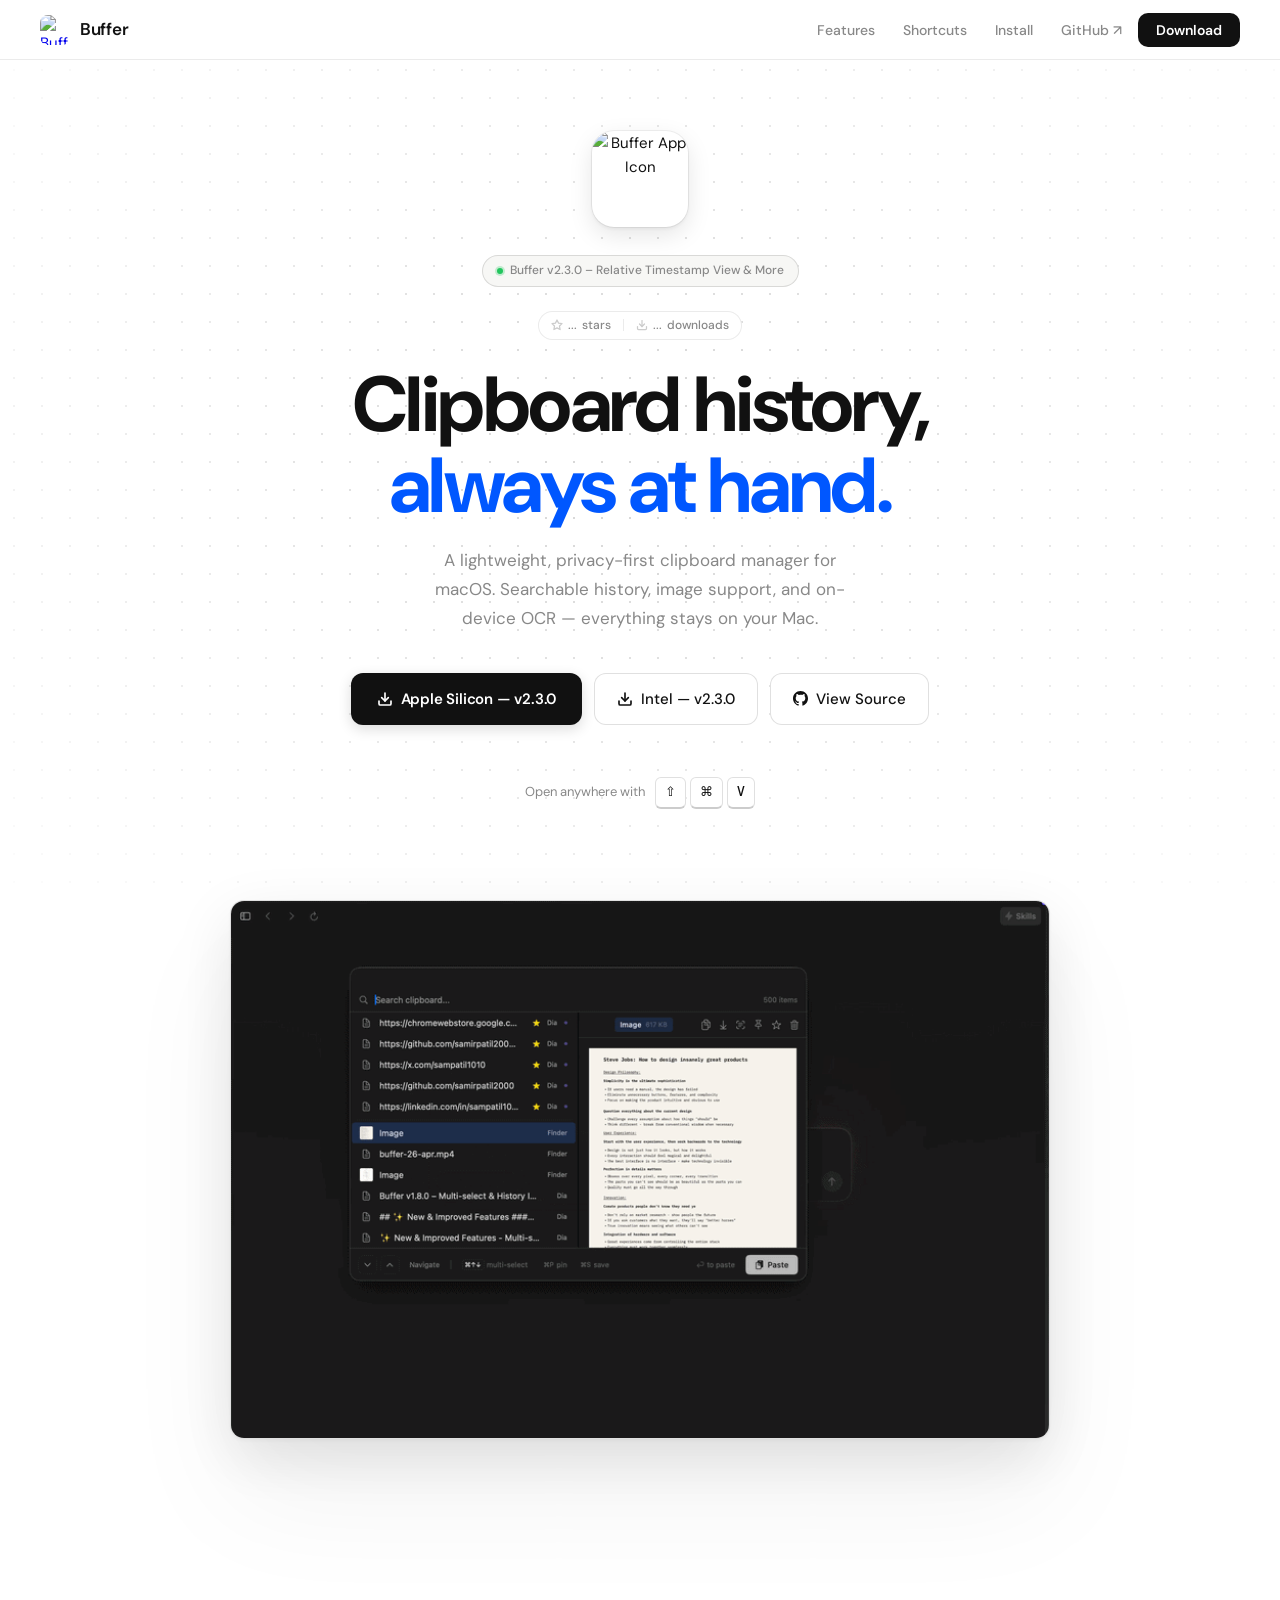
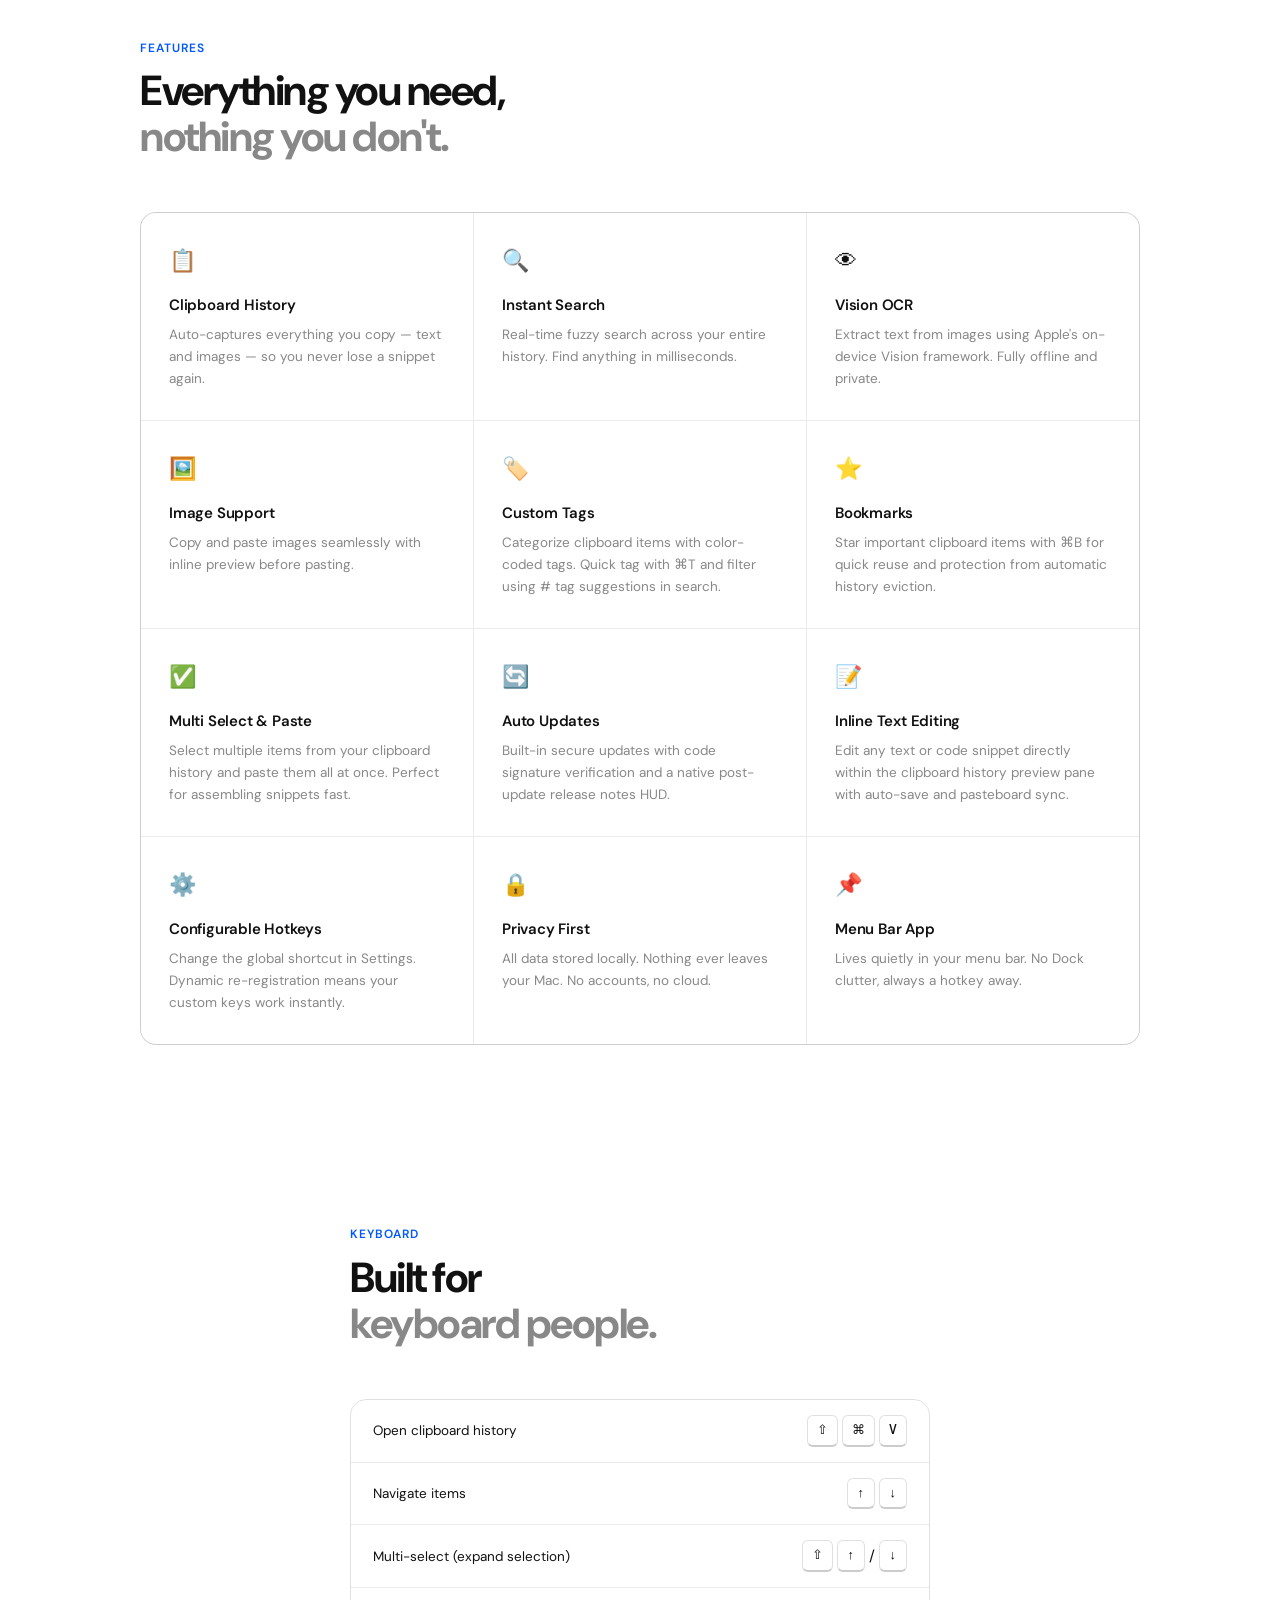
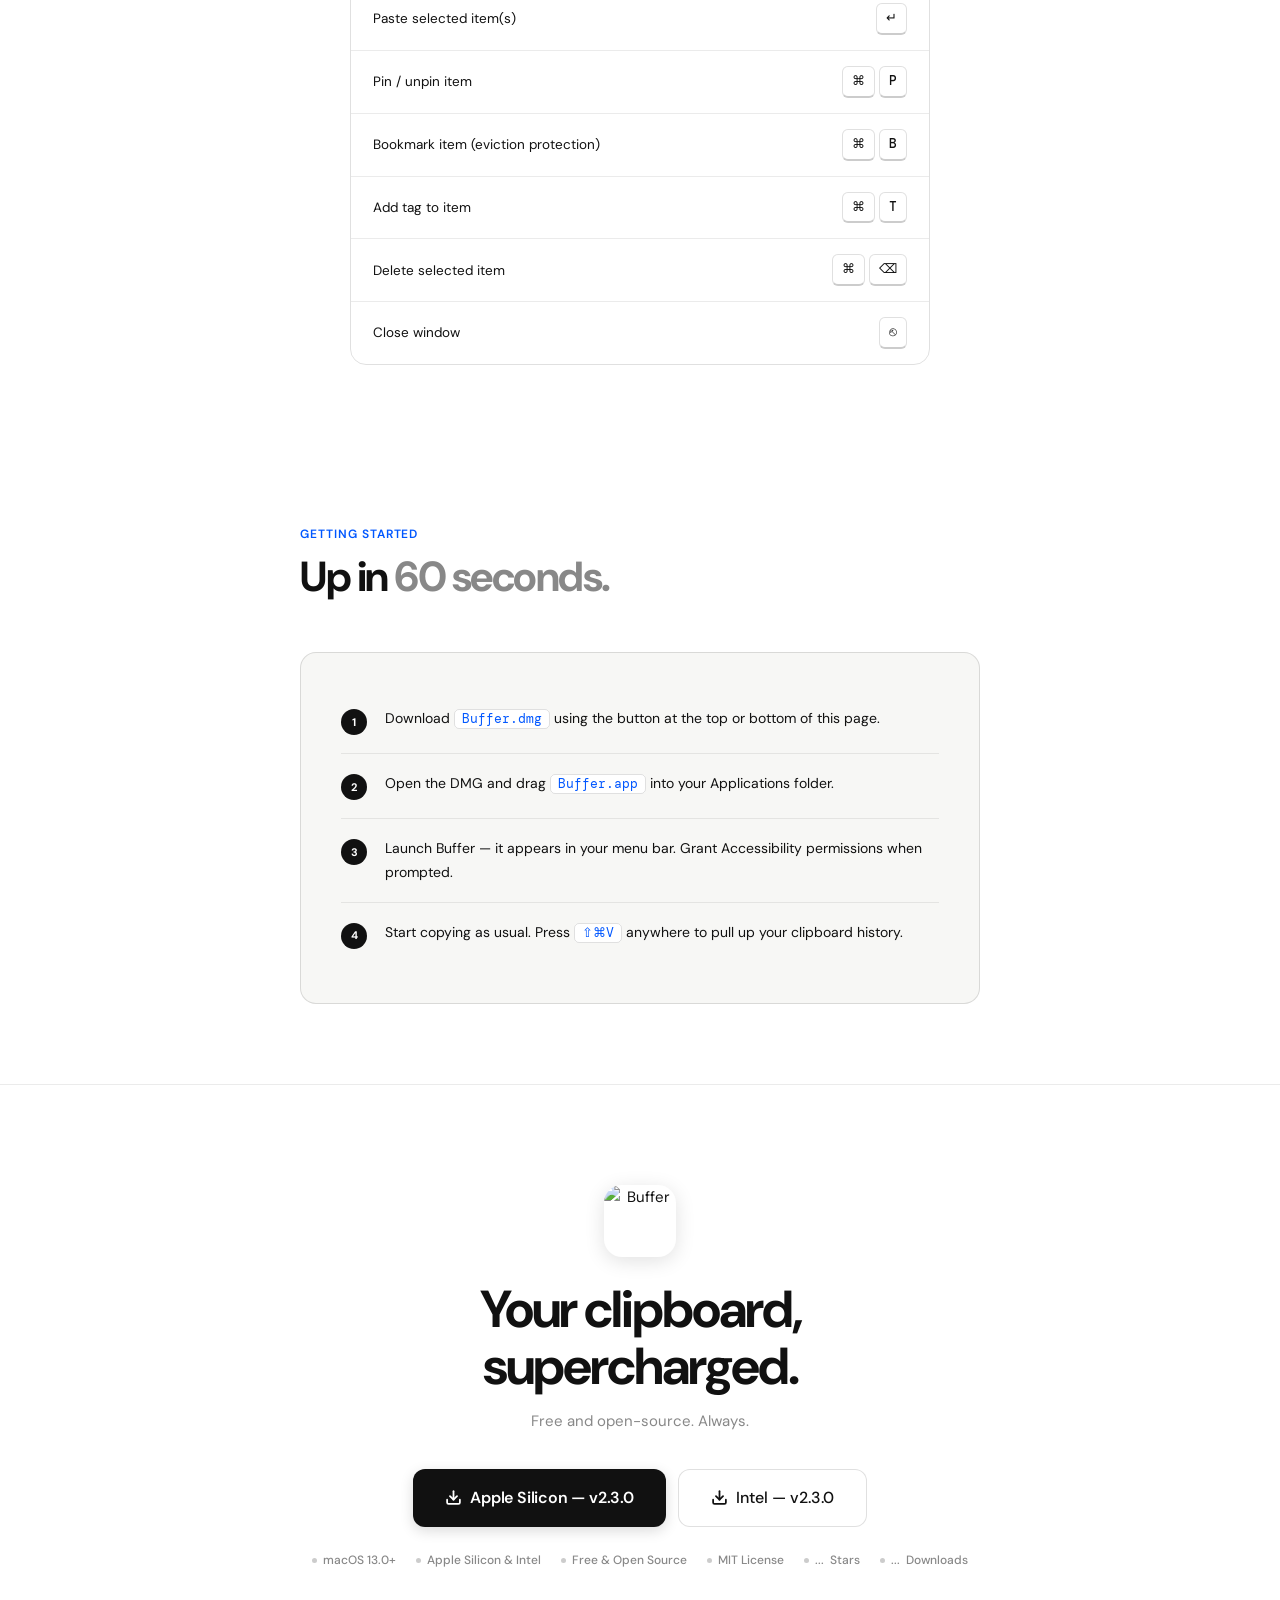
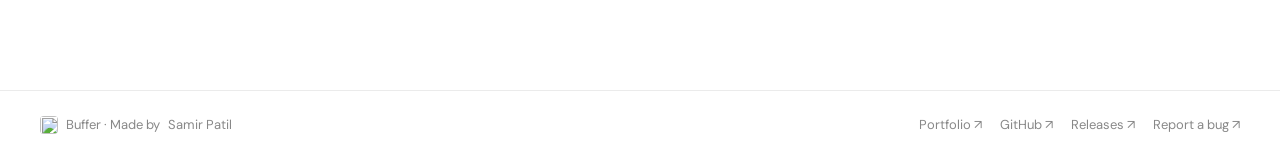
==== commit 955b1b4b: "feat: update Buffer to v2.3.0 download links and details" ====
--- a/products/buffer/index.html
+++ b/products/buffer/index.html
@@ -601,7 +601,7 @@
   />
   <div class="hero-badge">
     <span class="hero-badge-dot"></span>
-    Buffer v2.2.0 – Inline Editing, Debounced Search & More
+    Buffer v2.3.0 – Relative Timestamp View & More
   </div>
   <div class="hero-stats">
     <div class="stat-badge">
@@ -621,13 +621,13 @@
     A lightweight, privacy-first clipboard manager for macOS. Searchable history, image support, and on-device OCR — everything stays on your Mac.
   </p>
   <div class="hero-actions">
-    <a href="https://github.com/samirpatil2000/Buffer/releases/download/buffer-v2.2.0/Buffer_Silicon.dmg" class="btn-primary">
+    <a href="https://github.com/samirpatil2000/Buffer/releases/download/buffer-v2.3.0/Buffer_Silicon.dmg" class="btn-primary">
       <svg width="16" height="16" viewBox="0 0 24 24" fill="none" stroke="currentColor" stroke-width="2.5" stroke-linecap="round" stroke-linejoin="round"><path d="M21 15v4a2 2 0 0 1-2 2H5a2 2 0 0 1-2-2v-4"/><polyline points="7 10 12 15 17 10"/><line x1="12" y1="15" x2="12" y2="3"/></svg>
-      Apple Silicon — v2.2.0
+      Apple Silicon — v2.3.0
     </a>
-    <a href="https://github.com/samirpatil2000/Buffer/releases/download/buffer-v2.2.0/Buffer_Intel.dmg" class="btn-secondary">
+    <a href="https://github.com/samirpatil2000/Buffer/releases/download/buffer-v2.3.0/Buffer_Intel.dmg" class="btn-secondary">
       <svg width="16" height="16" viewBox="0 0 24 24" fill="none" stroke="currentColor" stroke-width="2.5" stroke-linecap="round" stroke-linejoin="round"><path d="M21 15v4a2 2 0 0 1-2 2H5a2 2 0 0 1-2-2v-4"/><polyline points="7 10 12 15 17 10"/><line x1="12" y1="15" x2="12" y2="3"/></svg>
-      Intel — v2.2.0
+      Intel — v2.3.0
     </a>
     <a href="https://github.com/samirpatil2000/Buffer" target="_blank" class="btn-secondary">
       <svg width="15" height="15" viewBox="0 0 24 24" fill="currentColor"><path d="M12 0C5.37 0 0 5.37 0 12c0 5.3 3.44 9.8 8.21 11.39.6.11.82-.26.82-.58v-2.03c-3.34.73-4.04-1.61-4.04-1.61-.55-1.39-1.34-1.76-1.34-1.76-1.09-.74.08-.73.08-.73 1.2.09 1.84 1.24 1.84 1.24 1.07 1.83 2.81 1.3 3.5 1 .11-.78.42-1.3.76-1.6-2.67-.3-5.47-1.33-5.47-5.93 0-1.31.47-2.38 1.24-3.22-.13-.3-.54-1.52.12-3.18 0 0 1.01-.32 3.3 1.23a11.5 11.5 0 0 1 3-.4c1.02 0 2.04.14 3 .4 2.28-1.55 3.29-1.23 3.29-1.23.66 1.66.25 2.88.12 3.18.77.84 1.24 1.91 1.24 3.22 0 4.61-2.81 5.62-5.48 5.92.43.37.81 1.1.81 2.22v3.29c0 .32.22.7.83.58C20.57 21.8 24 17.3 24 12c0-6.63-5.37-12-12-12z"/></svg>
@@ -789,13 +789,13 @@
   <h2 class="download-title">Your clipboard,<br>supercharged.</h2>
   <p class="download-sub">Free and open-source. Always.</p>
   <div class="hero-actions" style="margin-bottom: 24px;">
-    <a href="https://github.com/samirpatil2000/Buffer/releases/download/buffer-v2.2.0/Buffer_Silicon.dmg" class="btn-primary" style="font-size:16px; padding:15px 32px;">
+    <a href="https://github.com/samirpatil2000/Buffer/releases/download/buffer-v2.3.0/Buffer_Silicon.dmg" class="btn-primary" style="font-size:16px; padding:15px 32px;">
       <svg width="17" height="17" viewBox="0 0 24 24" fill="none" stroke="currentColor" stroke-width="2.5" stroke-linecap="round" stroke-linejoin="round"><path d="M21 15v4a2 2 0 0 1-2 2H5a2 2 0 0 1-2-2v-4"/><polyline points="7 10 12 15 17 10"/><line x1="12" y1="15" x2="12" y2="3"/></svg>
-      Apple Silicon — v2.2.0
+      Apple Silicon — v2.3.0
     </a>
-    <a href="https://github.com/samirpatil2000/Buffer/releases/download/buffer-v2.2.0/Buffer_Intel.dmg" class="btn-secondary" style="font-size:16px; padding:15px 32px;">
+    <a href="https://github.com/samirpatil2000/Buffer/releases/download/buffer-v2.3.0/Buffer_Intel.dmg" class="btn-secondary" style="font-size:16px; padding:15px 32px;">
       <svg width="17" height="17" viewBox="0 0 24 24" fill="none" stroke="currentColor" stroke-width="2.5" stroke-linecap="round" stroke-linejoin="round"><path d="M21 15v4a2 2 0 0 1-2 2H5a2 2 0 0 1-2-2v-4"/><polyline points="7 10 12 15 17 10"/><line x1="12" y1="15" x2="12" y2="3"/></svg>
-      Intel — v2.2.0
+      Intel — v2.3.0
     </a>
   </div>
   <div class="download-meta">
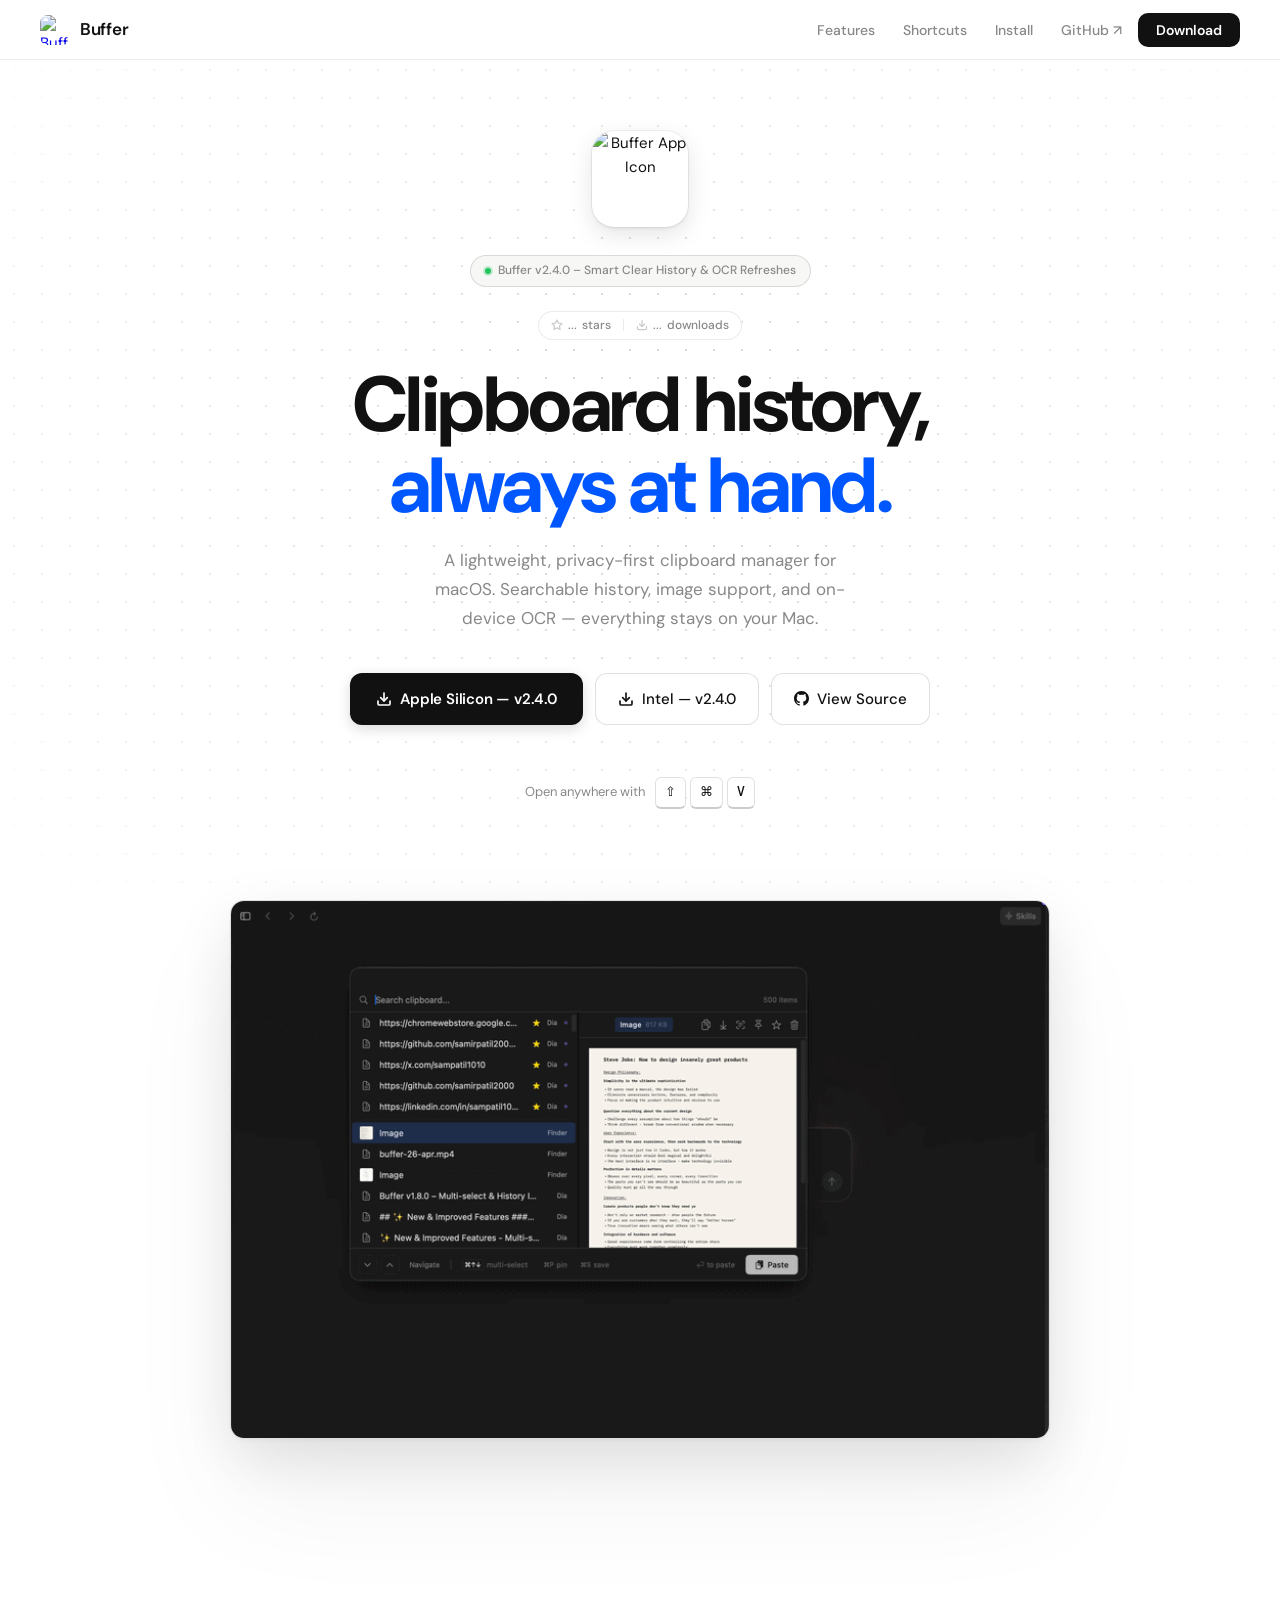
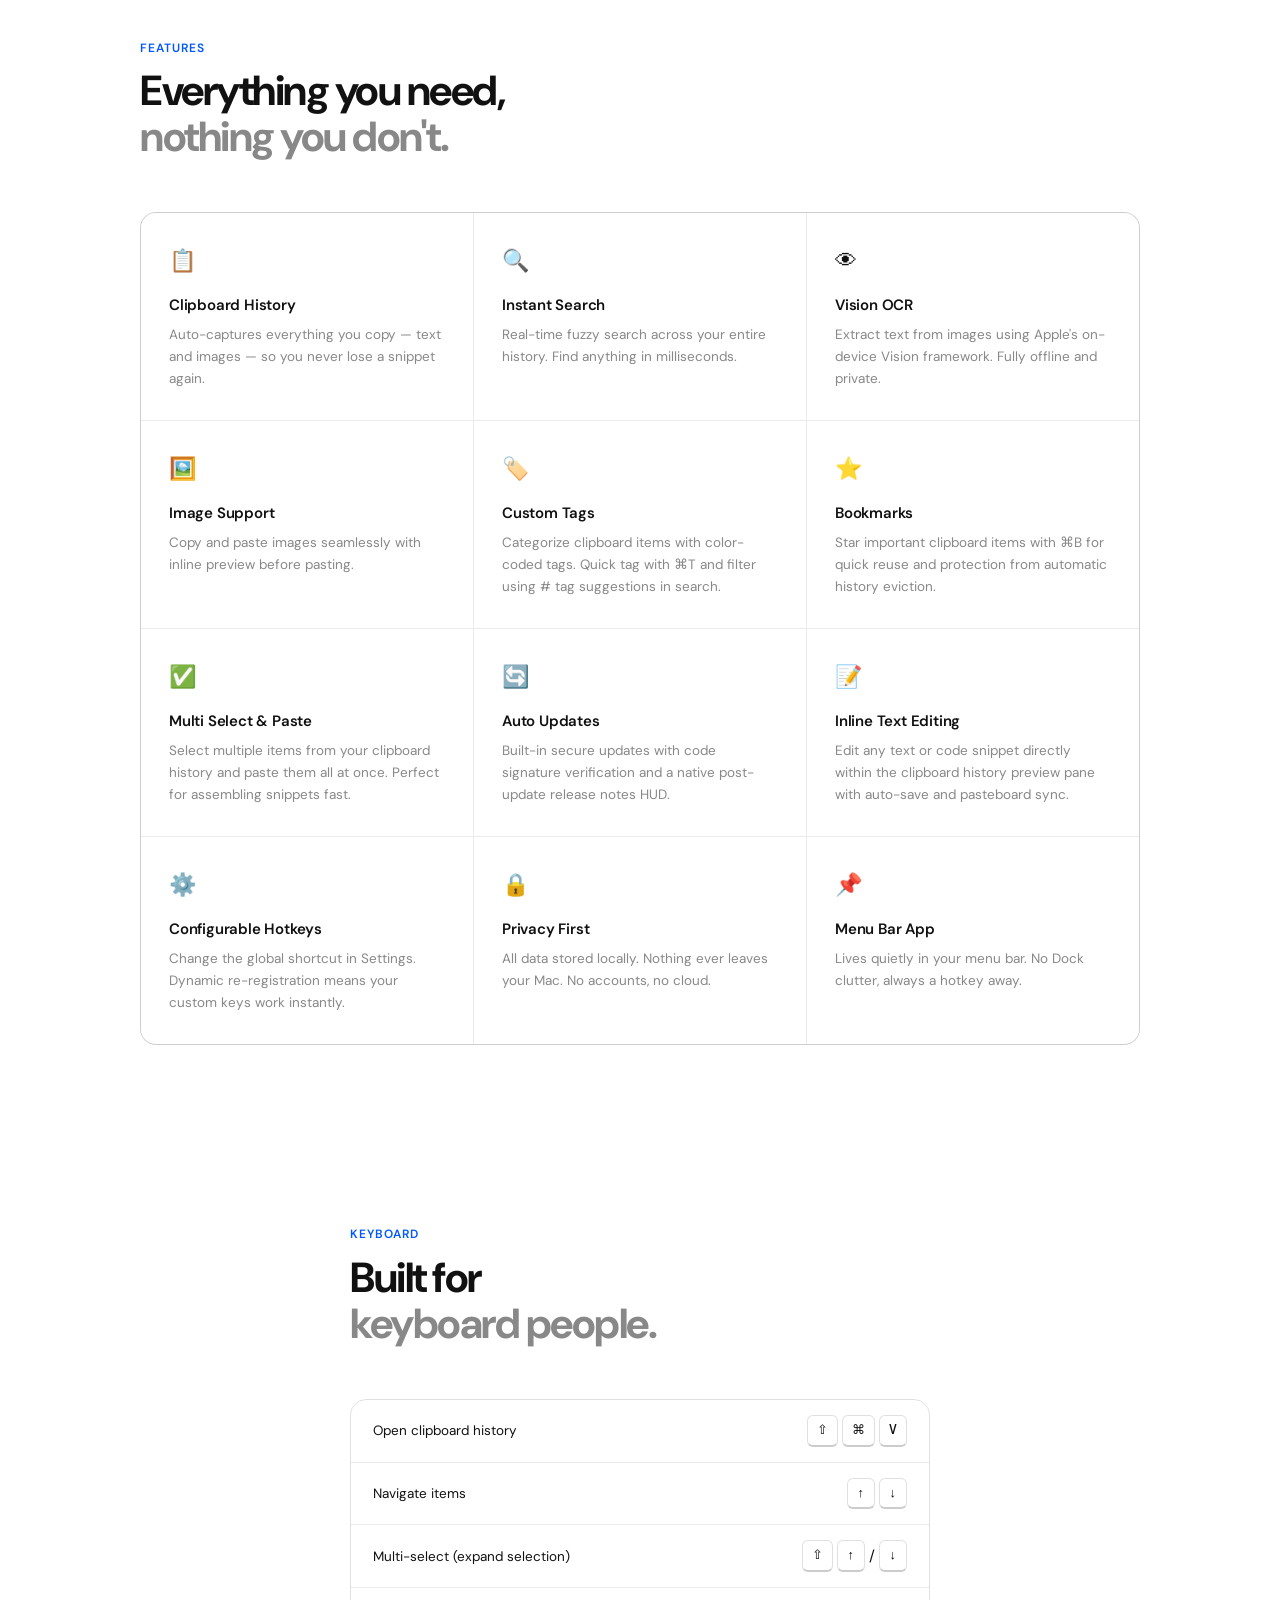
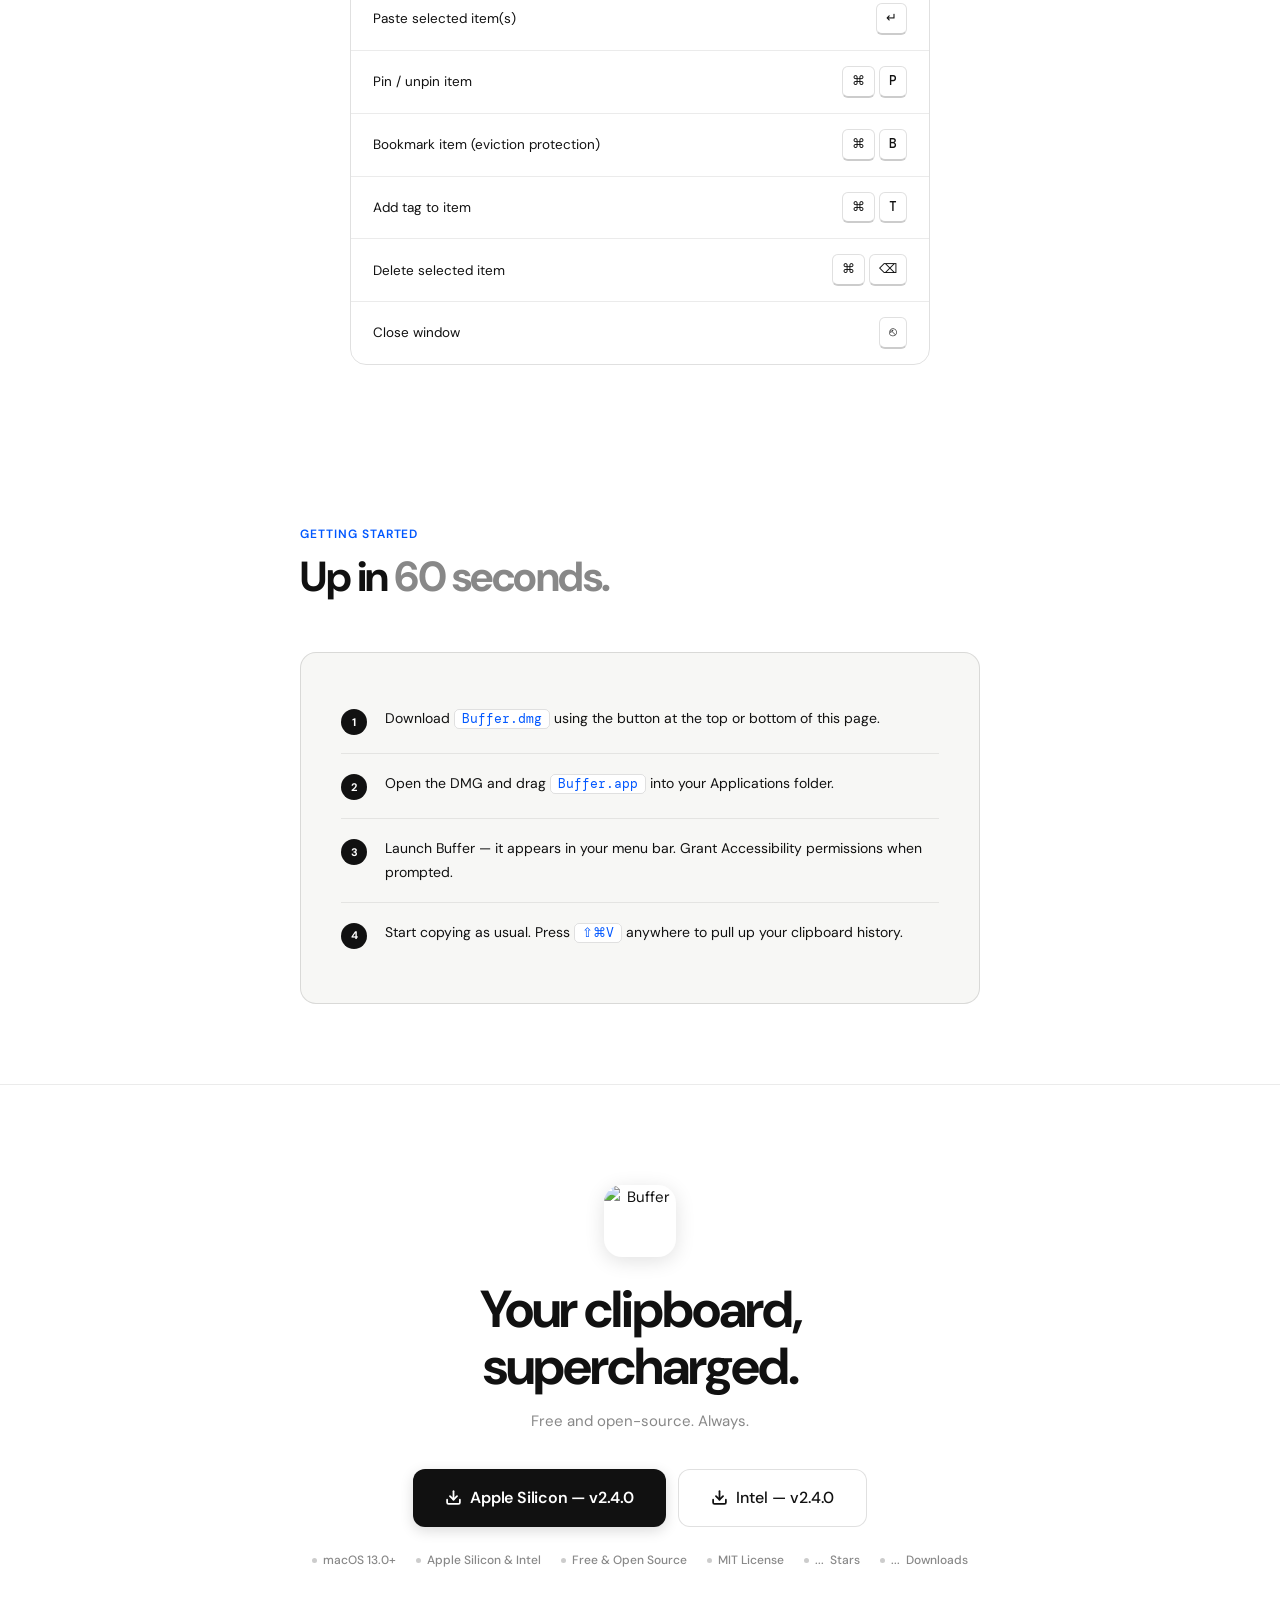
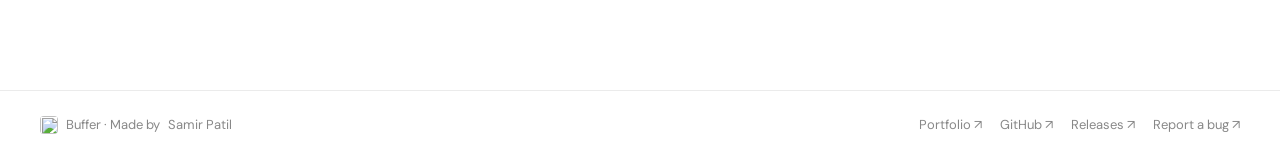
==== commit 6a854f85: "feat: update Buffer to v2.4.0 download links and details" ====
--- a/products/buffer/index.html
+++ b/products/buffer/index.html
@@ -601,7 +601,7 @@
   />
   <div class="hero-badge">
     <span class="hero-badge-dot"></span>
-    Buffer v2.3.0 – Relative Timestamp View & More
+    Buffer v2.4.0 – Smart Clear History & OCR Refreshes
   </div>
   <div class="hero-stats">
     <div class="stat-badge">
@@ -621,13 +621,13 @@
     A lightweight, privacy-first clipboard manager for macOS. Searchable history, image support, and on-device OCR — everything stays on your Mac.
   </p>
   <div class="hero-actions">
-    <a href="https://github.com/samirpatil2000/Buffer/releases/download/buffer-v2.3.0/Buffer_Silicon.dmg" class="btn-primary">
+    <a href="https://github.com/samirpatil2000/Buffer/releases/download/buffer-v2.4.0/Buffer_Silicon.dmg" class="btn-primary">
       <svg width="16" height="16" viewBox="0 0 24 24" fill="none" stroke="currentColor" stroke-width="2.5" stroke-linecap="round" stroke-linejoin="round"><path d="M21 15v4a2 2 0 0 1-2 2H5a2 2 0 0 1-2-2v-4"/><polyline points="7 10 12 15 17 10"/><line x1="12" y1="15" x2="12" y2="3"/></svg>
-      Apple Silicon — v2.3.0
+      Apple Silicon — v2.4.0
     </a>
-    <a href="https://github.com/samirpatil2000/Buffer/releases/download/buffer-v2.3.0/Buffer_Intel.dmg" class="btn-secondary">
+    <a href="https://github.com/samirpatil2000/Buffer/releases/download/buffer-v2.4.0/Buffer_Intel.dmg" class="btn-secondary">
       <svg width="16" height="16" viewBox="0 0 24 24" fill="none" stroke="currentColor" stroke-width="2.5" stroke-linecap="round" stroke-linejoin="round"><path d="M21 15v4a2 2 0 0 1-2 2H5a2 2 0 0 1-2-2v-4"/><polyline points="7 10 12 15 17 10"/><line x1="12" y1="15" x2="12" y2="3"/></svg>
-      Intel — v2.3.0
+      Intel — v2.4.0
     </a>
     <a href="https://github.com/samirpatil2000/Buffer" target="_blank" class="btn-secondary">
       <svg width="15" height="15" viewBox="0 0 24 24" fill="currentColor"><path d="M12 0C5.37 0 0 5.37 0 12c0 5.3 3.44 9.8 8.21 11.39.6.11.82-.26.82-.58v-2.03c-3.34.73-4.04-1.61-4.04-1.61-.55-1.39-1.34-1.76-1.34-1.76-1.09-.74.08-.73.08-.73 1.2.09 1.84 1.24 1.84 1.24 1.07 1.83 2.81 1.3 3.5 1 .11-.78.42-1.3.76-1.6-2.67-.3-5.47-1.33-5.47-5.93 0-1.31.47-2.38 1.24-3.22-.13-.3-.54-1.52.12-3.18 0 0 1.01-.32 3.3 1.23a11.5 11.5 0 0 1 3-.4c1.02 0 2.04.14 3 .4 2.28-1.55 3.29-1.23 3.29-1.23.66 1.66.25 2.88.12 3.18.77.84 1.24 1.91 1.24 3.22 0 4.61-2.81 5.62-5.48 5.92.43.37.81 1.1.81 2.22v3.29c0 .32.22.7.83.58C20.57 21.8 24 17.3 24 12c0-6.63-5.37-12-12-12z"/></svg>
@@ -789,13 +789,13 @@
   <h2 class="download-title">Your clipboard,<br>supercharged.</h2>
   <p class="download-sub">Free and open-source. Always.</p>
   <div class="hero-actions" style="margin-bottom: 24px;">
-    <a href="https://github.com/samirpatil2000/Buffer/releases/download/buffer-v2.3.0/Buffer_Silicon.dmg" class="btn-primary" style="font-size:16px; padding:15px 32px;">
+    <a href="https://github.com/samirpatil2000/Buffer/releases/download/buffer-v2.4.0/Buffer_Silicon.dmg" class="btn-primary" style="font-size:16px; padding:15px 32px;">
       <svg width="17" height="17" viewBox="0 0 24 24" fill="none" stroke="currentColor" stroke-width="2.5" stroke-linecap="round" stroke-linejoin="round"><path d="M21 15v4a2 2 0 0 1-2 2H5a2 2 0 0 1-2-2v-4"/><polyline points="7 10 12 15 17 10"/><line x1="12" y1="15" x2="12" y2="3"/></svg>
-      Apple Silicon — v2.3.0
+      Apple Silicon — v2.4.0
     </a>
-    <a href="https://github.com/samirpatil2000/Buffer/releases/download/buffer-v2.3.0/Buffer_Intel.dmg" class="btn-secondary" style="font-size:16px; padding:15px 32px;">
+    <a href="https://github.com/samirpatil2000/Buffer/releases/download/buffer-v2.4.0/Buffer_Intel.dmg" class="btn-secondary" style="font-size:16px; padding:15px 32px;">
       <svg width="17" height="17" viewBox="0 0 24 24" fill="none" stroke="currentColor" stroke-width="2.5" stroke-linecap="round" stroke-linejoin="round"><path d="M21 15v4a2 2 0 0 1-2 2H5a2 2 0 0 1-2-2v-4"/><polyline points="7 10 12 15 17 10"/><line x1="12" y1="15" x2="12" y2="3"/></svg>
-      Intel — v2.3.0
+      Intel — v2.4.0
     </a>
   </div>
   <div class="download-meta">
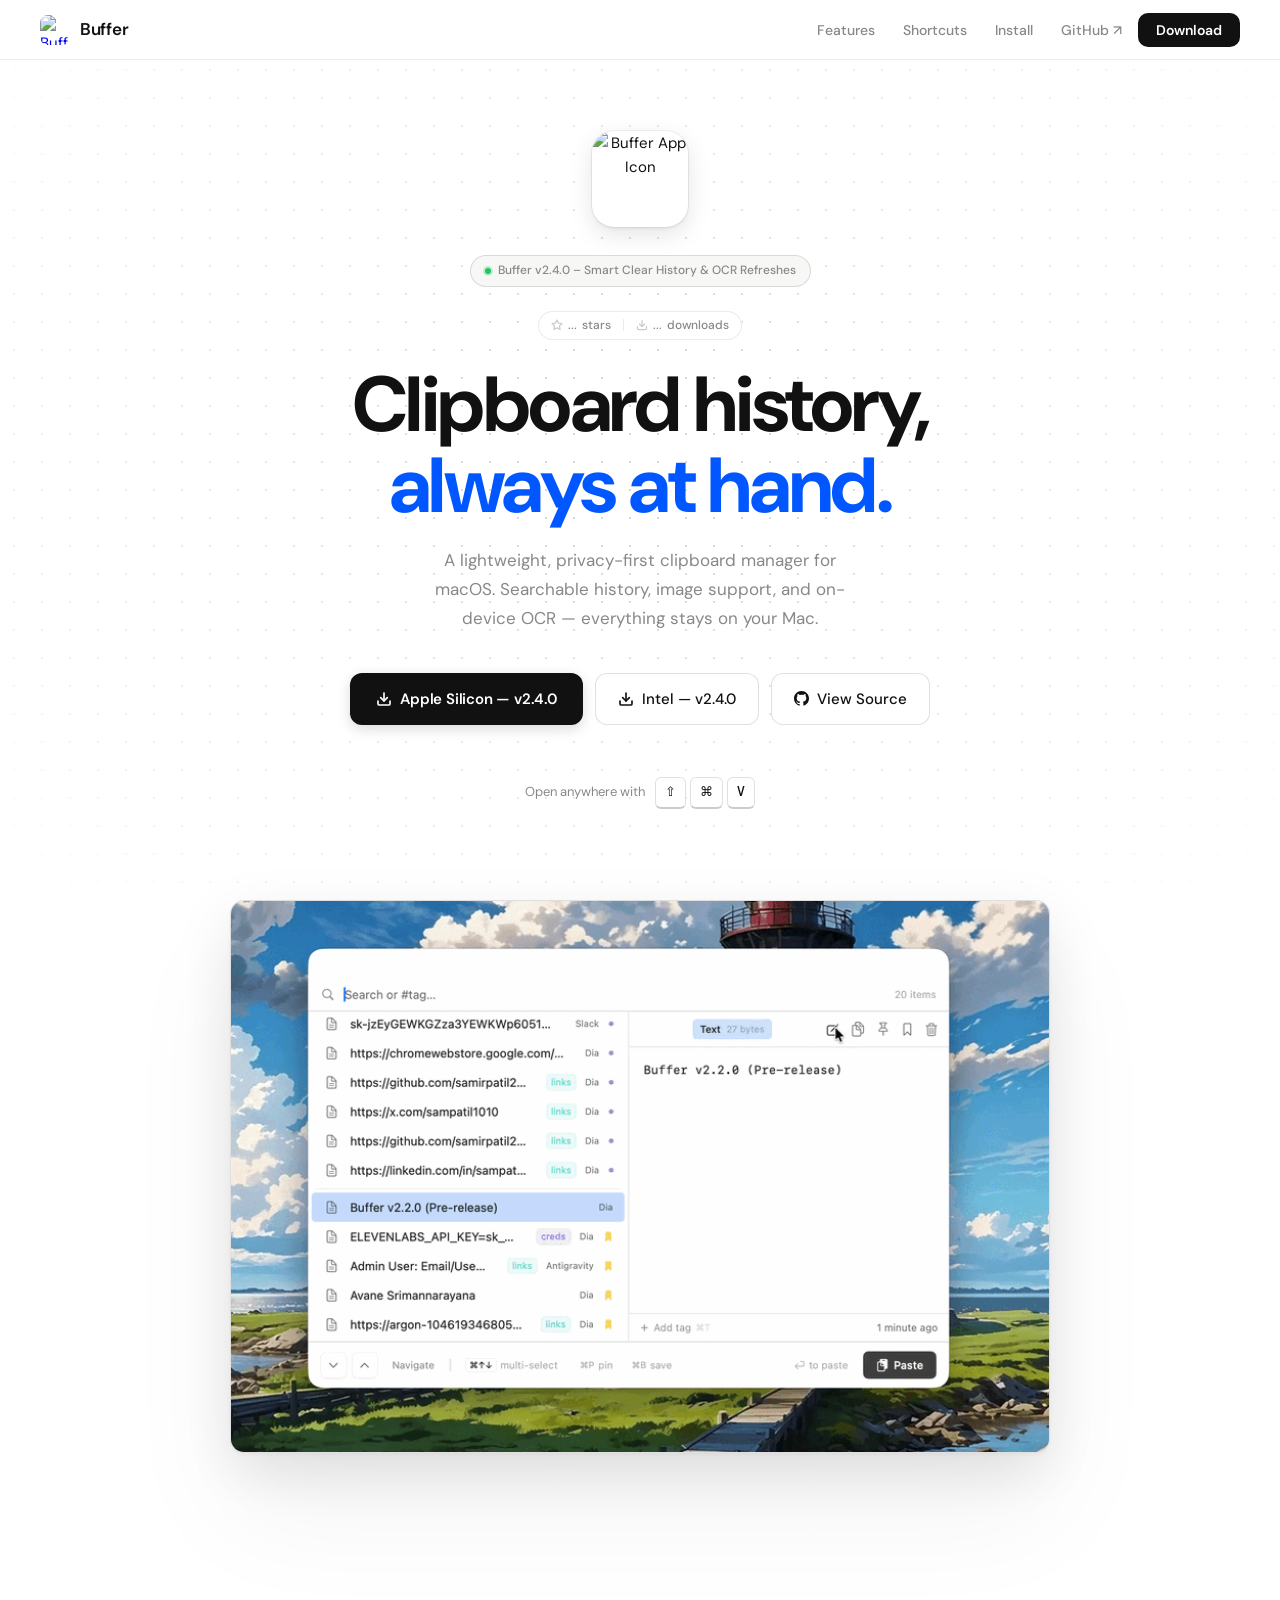
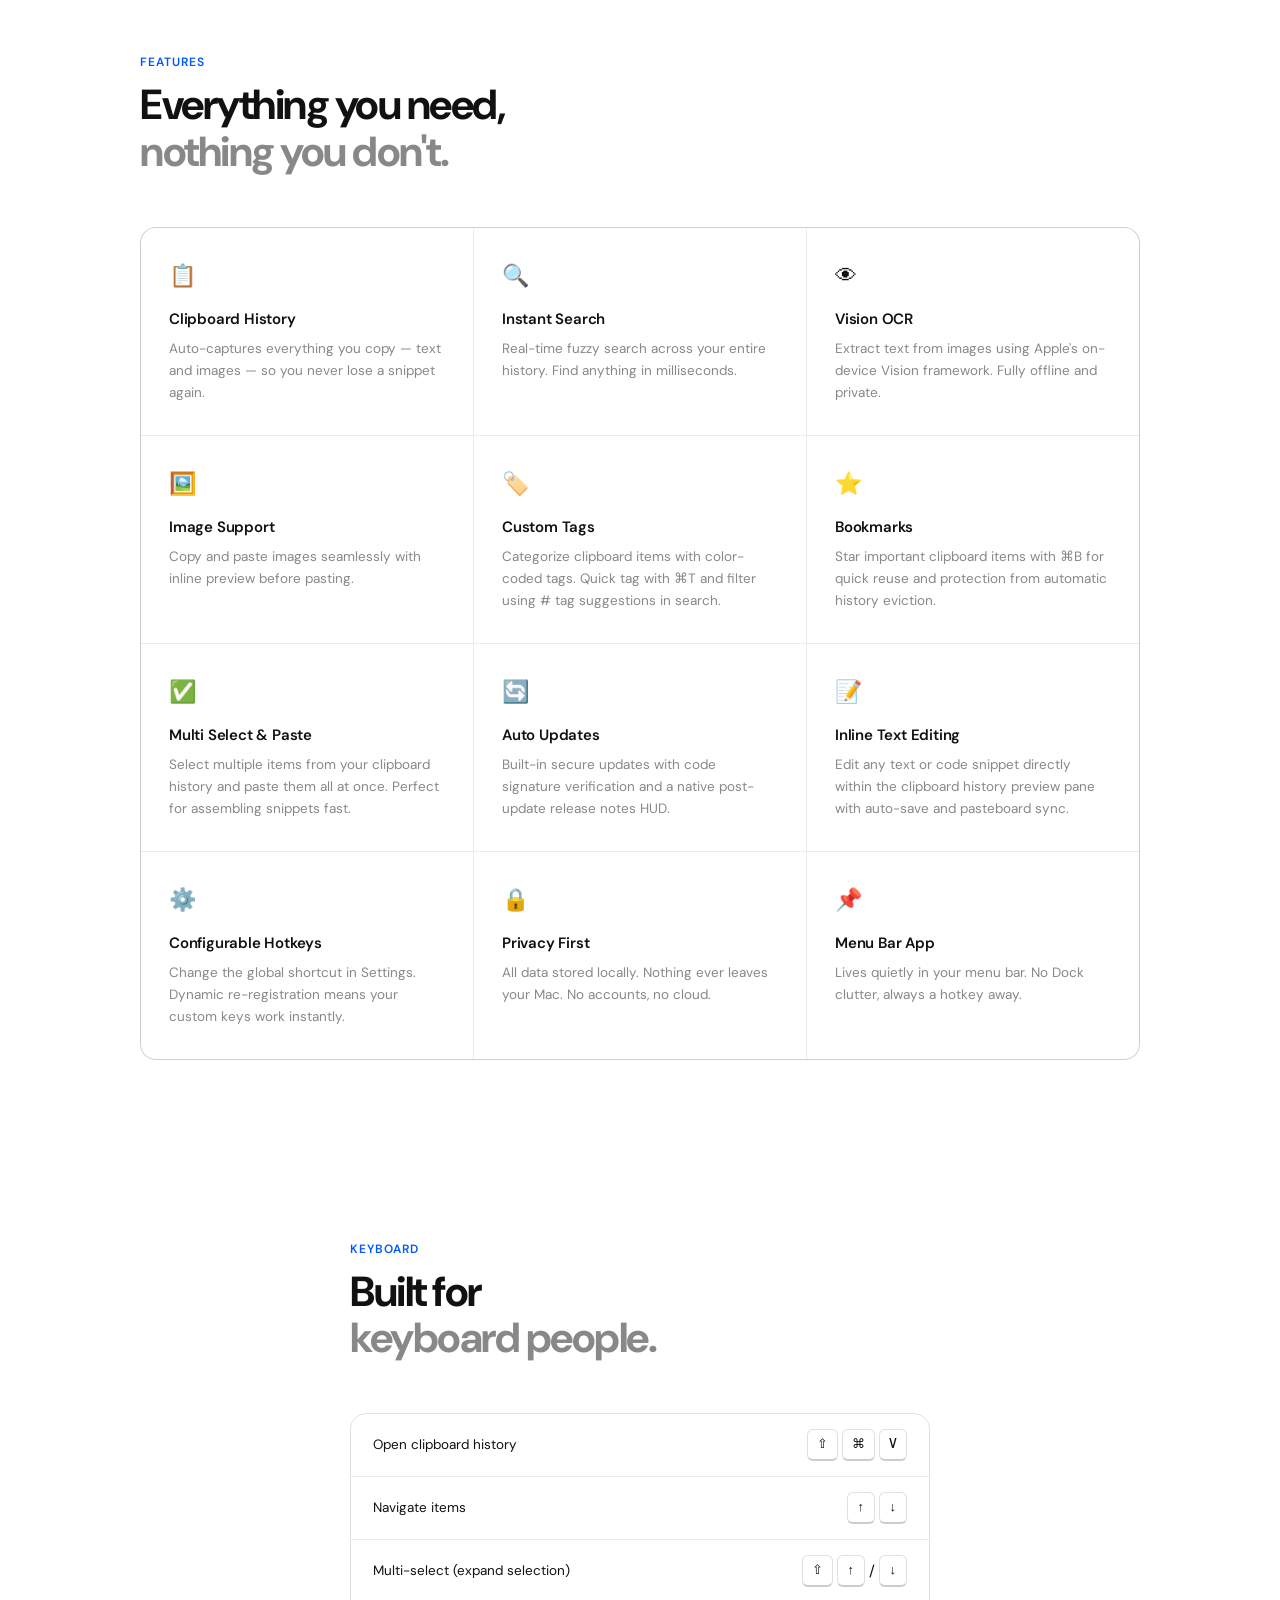
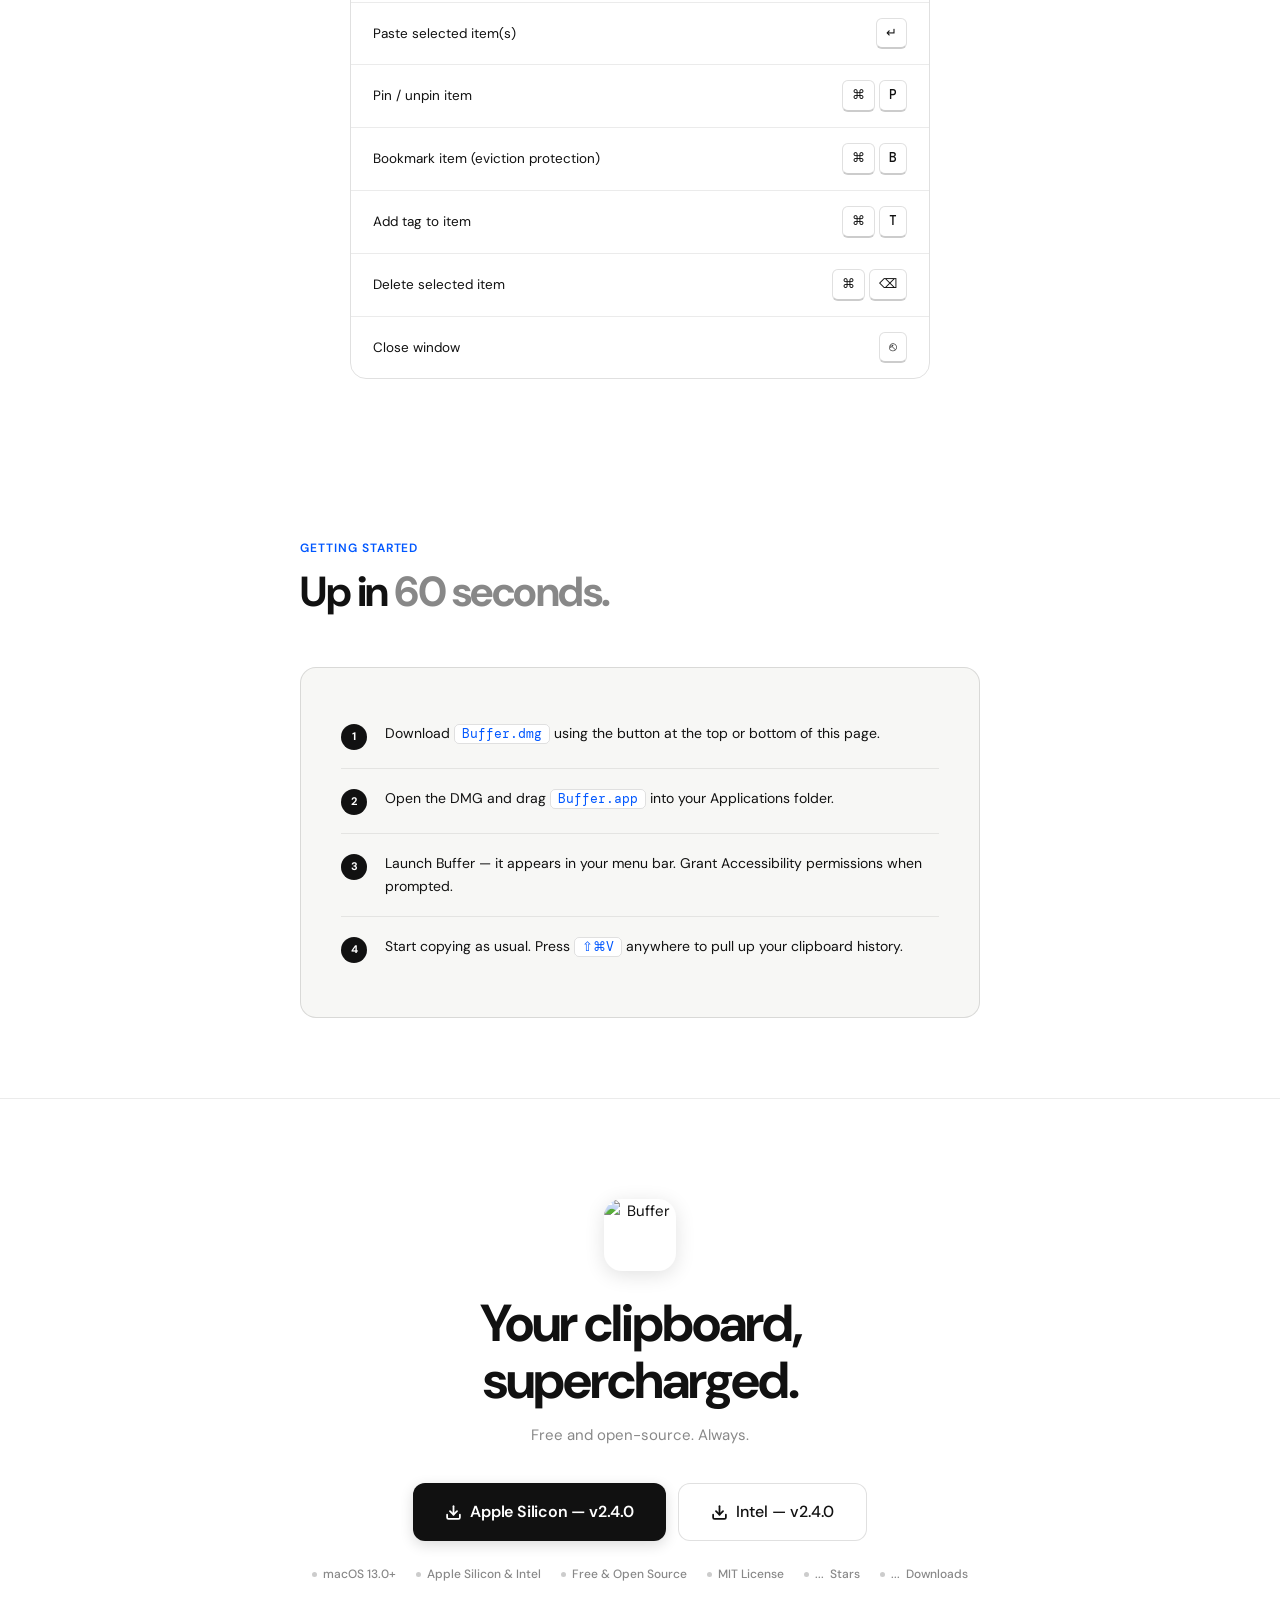
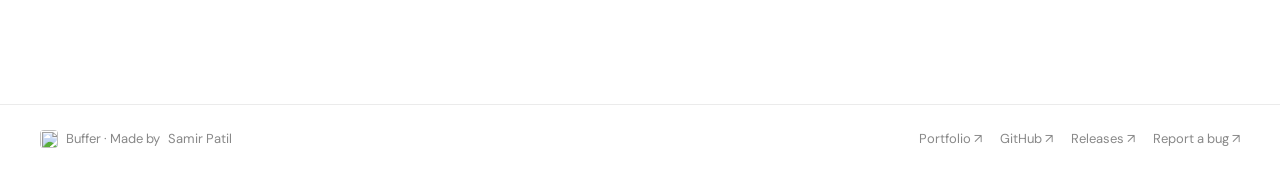
==== commit 27aa8873: "feat: update Buffer product landing page demo GIF" ====
--- a/products/buffer/index.html
+++ b/products/buffer/index.html
@@ -643,7 +643,7 @@
 </section>
 
 <section id="screenshot">
-  <img src="../../assests/buffer-26-apr-v2.gif" class="app-window" alt="Buffer Demo" />
+  <img src="../../assests/buffer-18-jun–editing.gif" class="app-window" alt="Buffer Demo" />
 </section>
 
 <section id="features">
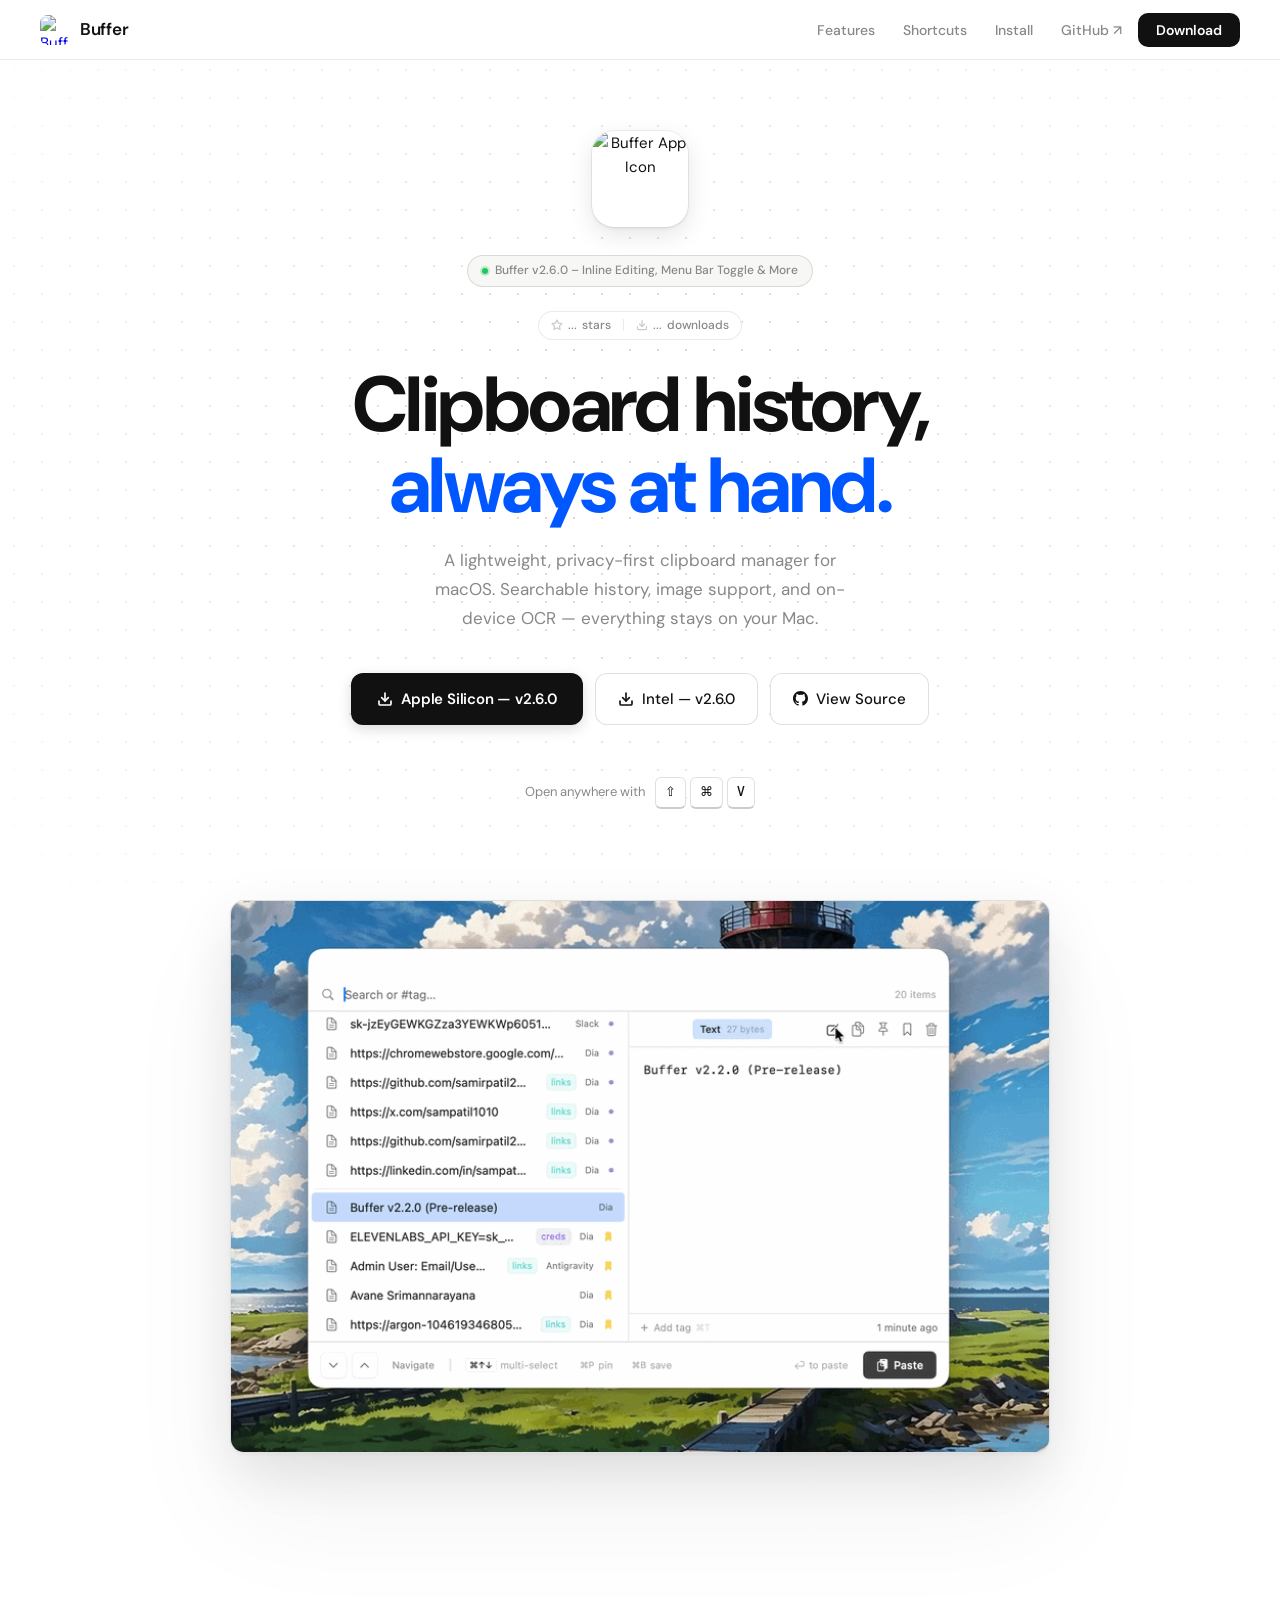
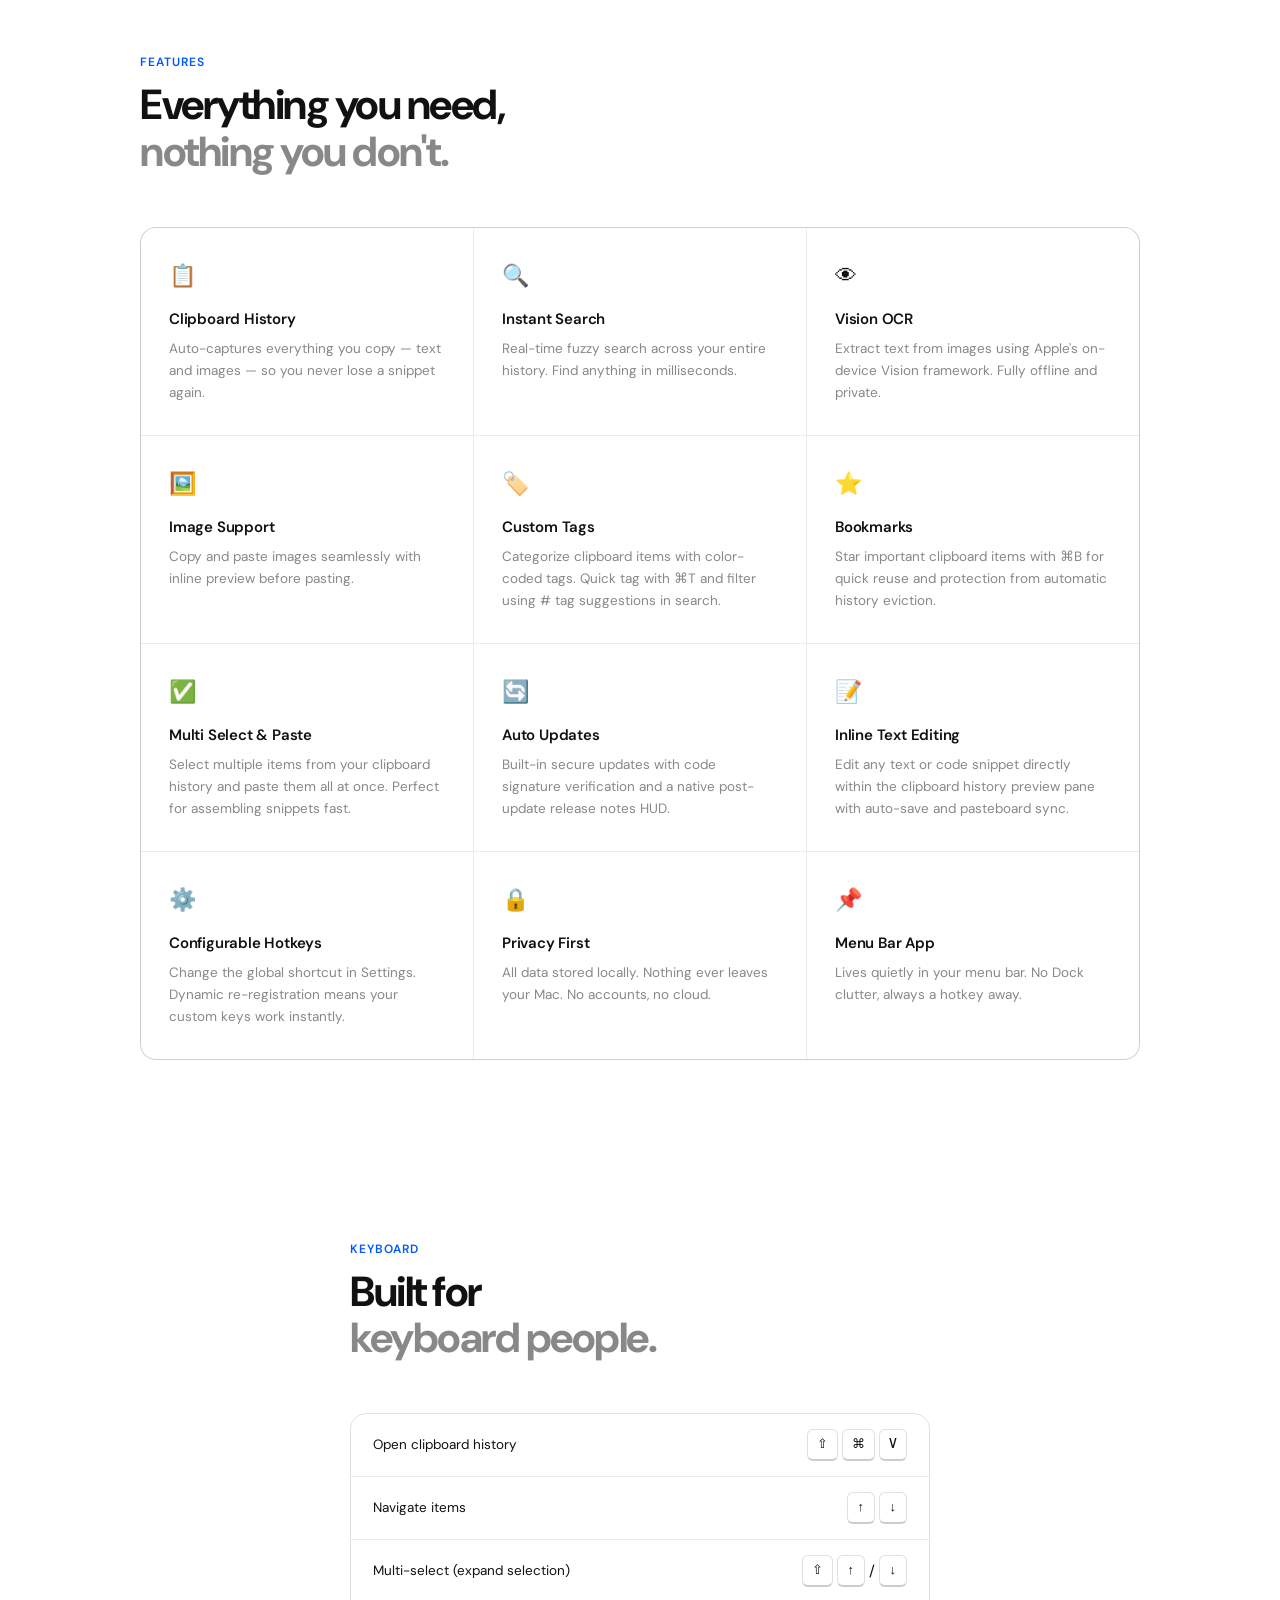
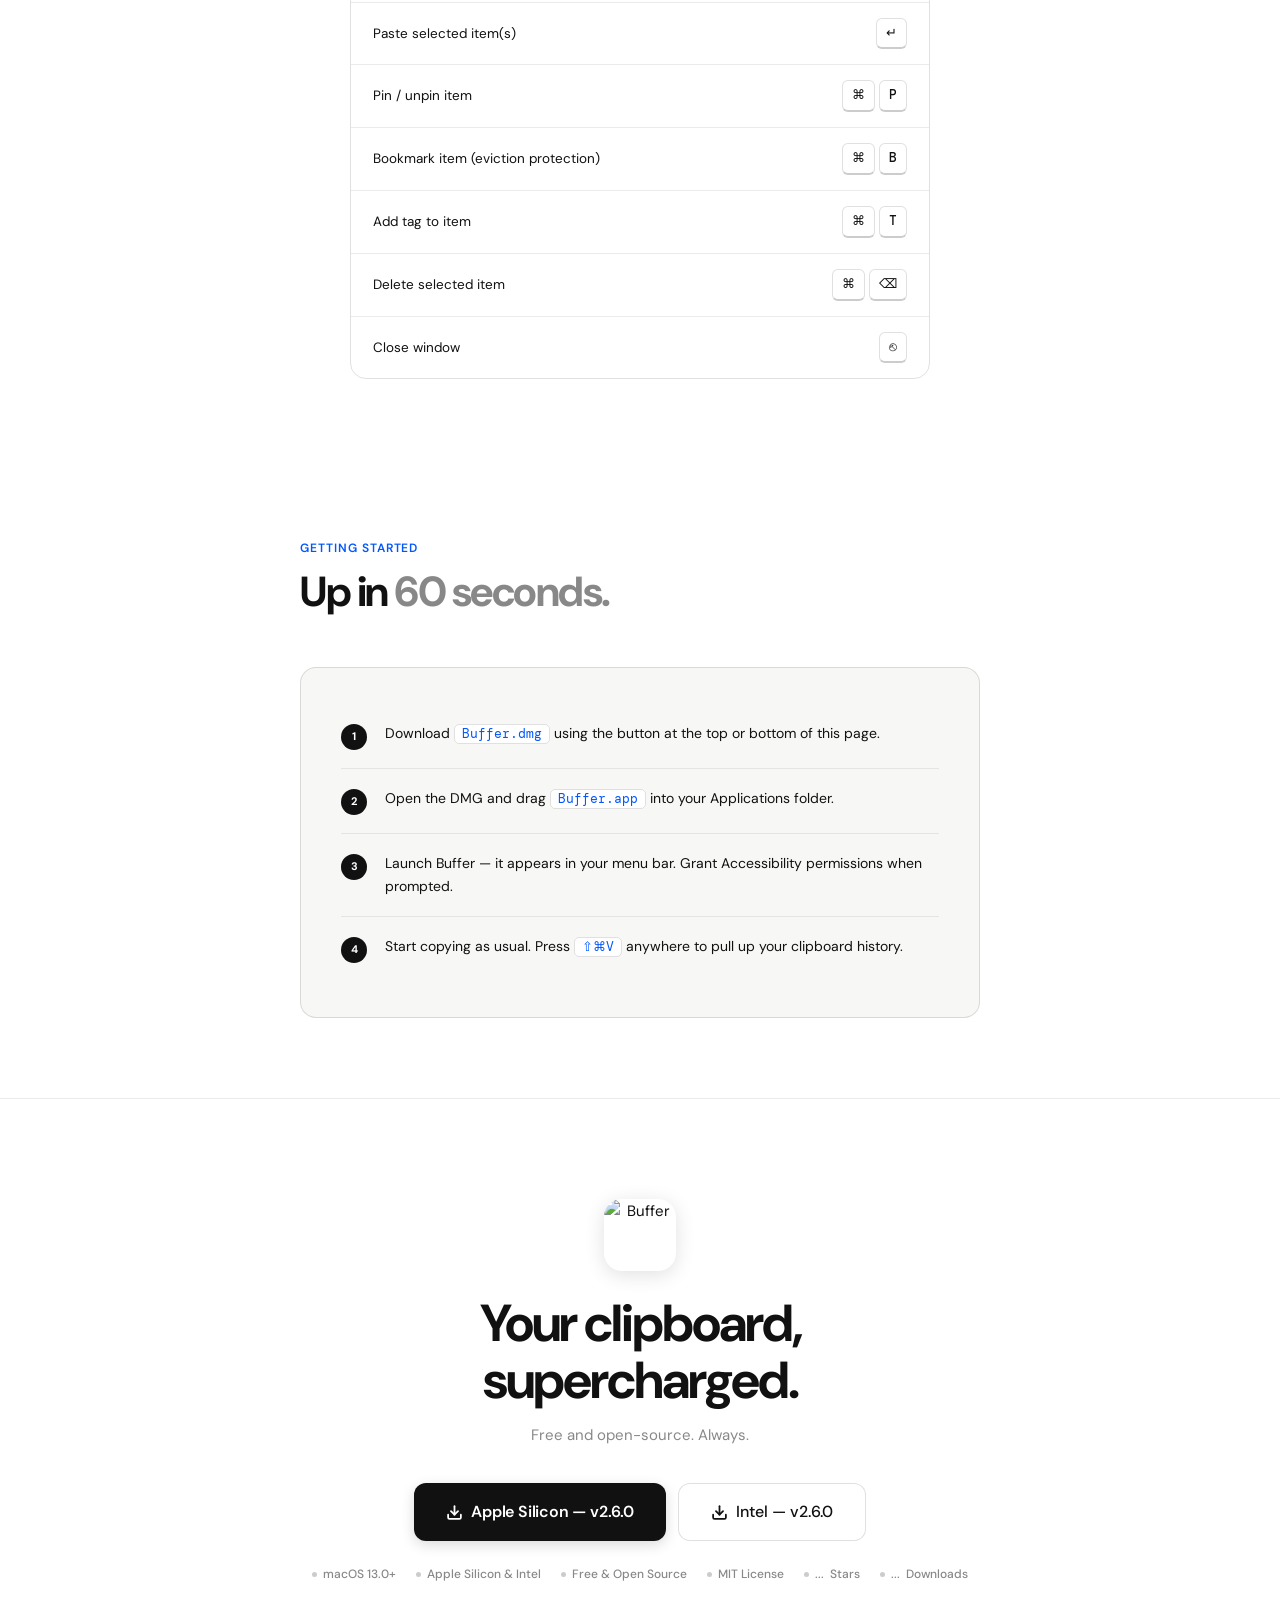
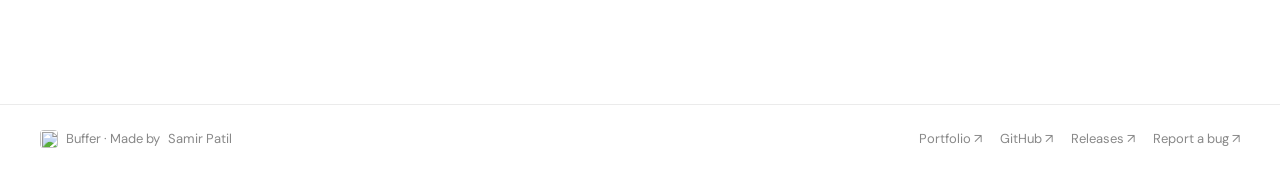
==== commit f18c2a77: "feat: update Buffer to v2.6.0 download links and details" ====
--- a/products/buffer/index.html
+++ b/products/buffer/index.html
@@ -601,7 +601,7 @@
   />
   <div class="hero-badge">
     <span class="hero-badge-dot"></span>
-    Buffer v2.4.0 – Smart Clear History & OCR Refreshes
+    Buffer v2.6.0 – Inline Editing, Menu Bar Toggle & More
   </div>
   <div class="hero-stats">
     <div class="stat-badge">
@@ -621,13 +621,13 @@
     A lightweight, privacy-first clipboard manager for macOS. Searchable history, image support, and on-device OCR — everything stays on your Mac.
   </p>
   <div class="hero-actions">
-    <a href="https://github.com/samirpatil2000/Buffer/releases/download/buffer-v2.4.0/Buffer_Silicon.dmg" class="btn-primary">
+    <a href="https://github.com/samirpatil2000/Buffer/releases/download/buffer-v2.6.0/Buffer_Silicon.dmg" class="btn-primary">
       <svg width="16" height="16" viewBox="0 0 24 24" fill="none" stroke="currentColor" stroke-width="2.5" stroke-linecap="round" stroke-linejoin="round"><path d="M21 15v4a2 2 0 0 1-2 2H5a2 2 0 0 1-2-2v-4"/><polyline points="7 10 12 15 17 10"/><line x1="12" y1="15" x2="12" y2="3"/></svg>
-      Apple Silicon — v2.4.0
+      Apple Silicon — v2.6.0
     </a>
-    <a href="https://github.com/samirpatil2000/Buffer/releases/download/buffer-v2.4.0/Buffer_Intel.dmg" class="btn-secondary">
+    <a href="https://github.com/samirpatil2000/Buffer/releases/download/buffer-v2.6.0/Buffer_Intel.dmg" class="btn-secondary">
       <svg width="16" height="16" viewBox="0 0 24 24" fill="none" stroke="currentColor" stroke-width="2.5" stroke-linecap="round" stroke-linejoin="round"><path d="M21 15v4a2 2 0 0 1-2 2H5a2 2 0 0 1-2-2v-4"/><polyline points="7 10 12 15 17 10"/><line x1="12" y1="15" x2="12" y2="3"/></svg>
-      Intel — v2.4.0
+      Intel — v2.6.0
     </a>
     <a href="https://github.com/samirpatil2000/Buffer" target="_blank" class="btn-secondary">
       <svg width="15" height="15" viewBox="0 0 24 24" fill="currentColor"><path d="M12 0C5.37 0 0 5.37 0 12c0 5.3 3.44 9.8 8.21 11.39.6.11.82-.26.82-.58v-2.03c-3.34.73-4.04-1.61-4.04-1.61-.55-1.39-1.34-1.76-1.34-1.76-1.09-.74.08-.73.08-.73 1.2.09 1.84 1.24 1.84 1.24 1.07 1.83 2.81 1.3 3.5 1 .11-.78.42-1.3.76-1.6-2.67-.3-5.47-1.33-5.47-5.93 0-1.31.47-2.38 1.24-3.22-.13-.3-.54-1.52.12-3.18 0 0 1.01-.32 3.3 1.23a11.5 11.5 0 0 1 3-.4c1.02 0 2.04.14 3 .4 2.28-1.55 3.29-1.23 3.29-1.23.66 1.66.25 2.88.12 3.18.77.84 1.24 1.91 1.24 3.22 0 4.61-2.81 5.62-5.48 5.92.43.37.81 1.1.81 2.22v3.29c0 .32.22.7.83.58C20.57 21.8 24 17.3 24 12c0-6.63-5.37-12-12-12z"/></svg>
@@ -789,13 +789,13 @@
   <h2 class="download-title">Your clipboard,<br>supercharged.</h2>
   <p class="download-sub">Free and open-source. Always.</p>
   <div class="hero-actions" style="margin-bottom: 24px;">
-    <a href="https://github.com/samirpatil2000/Buffer/releases/download/buffer-v2.4.0/Buffer_Silicon.dmg" class="btn-primary" style="font-size:16px; padding:15px 32px;">
+    <a href="https://github.com/samirpatil2000/Buffer/releases/download/buffer-v2.6.0/Buffer_Silicon.dmg" class="btn-primary" style="font-size:16px; padding:15px 32px;">
       <svg width="17" height="17" viewBox="0 0 24 24" fill="none" stroke="currentColor" stroke-width="2.5" stroke-linecap="round" stroke-linejoin="round"><path d="M21 15v4a2 2 0 0 1-2 2H5a2 2 0 0 1-2-2v-4"/><polyline points="7 10 12 15 17 10"/><line x1="12" y1="15" x2="12" y2="3"/></svg>
-      Apple Silicon — v2.4.0
+      Apple Silicon — v2.6.0
     </a>
-    <a href="https://github.com/samirpatil2000/Buffer/releases/download/buffer-v2.4.0/Buffer_Intel.dmg" class="btn-secondary" style="font-size:16px; padding:15px 32px;">
+    <a href="https://github.com/samirpatil2000/Buffer/releases/download/buffer-v2.6.0/Buffer_Intel.dmg" class="btn-secondary" style="font-size:16px; padding:15px 32px;">
       <svg width="17" height="17" viewBox="0 0 24 24" fill="none" stroke="currentColor" stroke-width="2.5" stroke-linecap="round" stroke-linejoin="round"><path d="M21 15v4a2 2 0 0 1-2 2H5a2 2 0 0 1-2-2v-4"/><polyline points="7 10 12 15 17 10"/><line x1="12" y1="15" x2="12" y2="3"/></svg>
-      Intel — v2.4.0
+      Intel — v2.6.0
     </a>
   </div>
   <div class="download-meta">
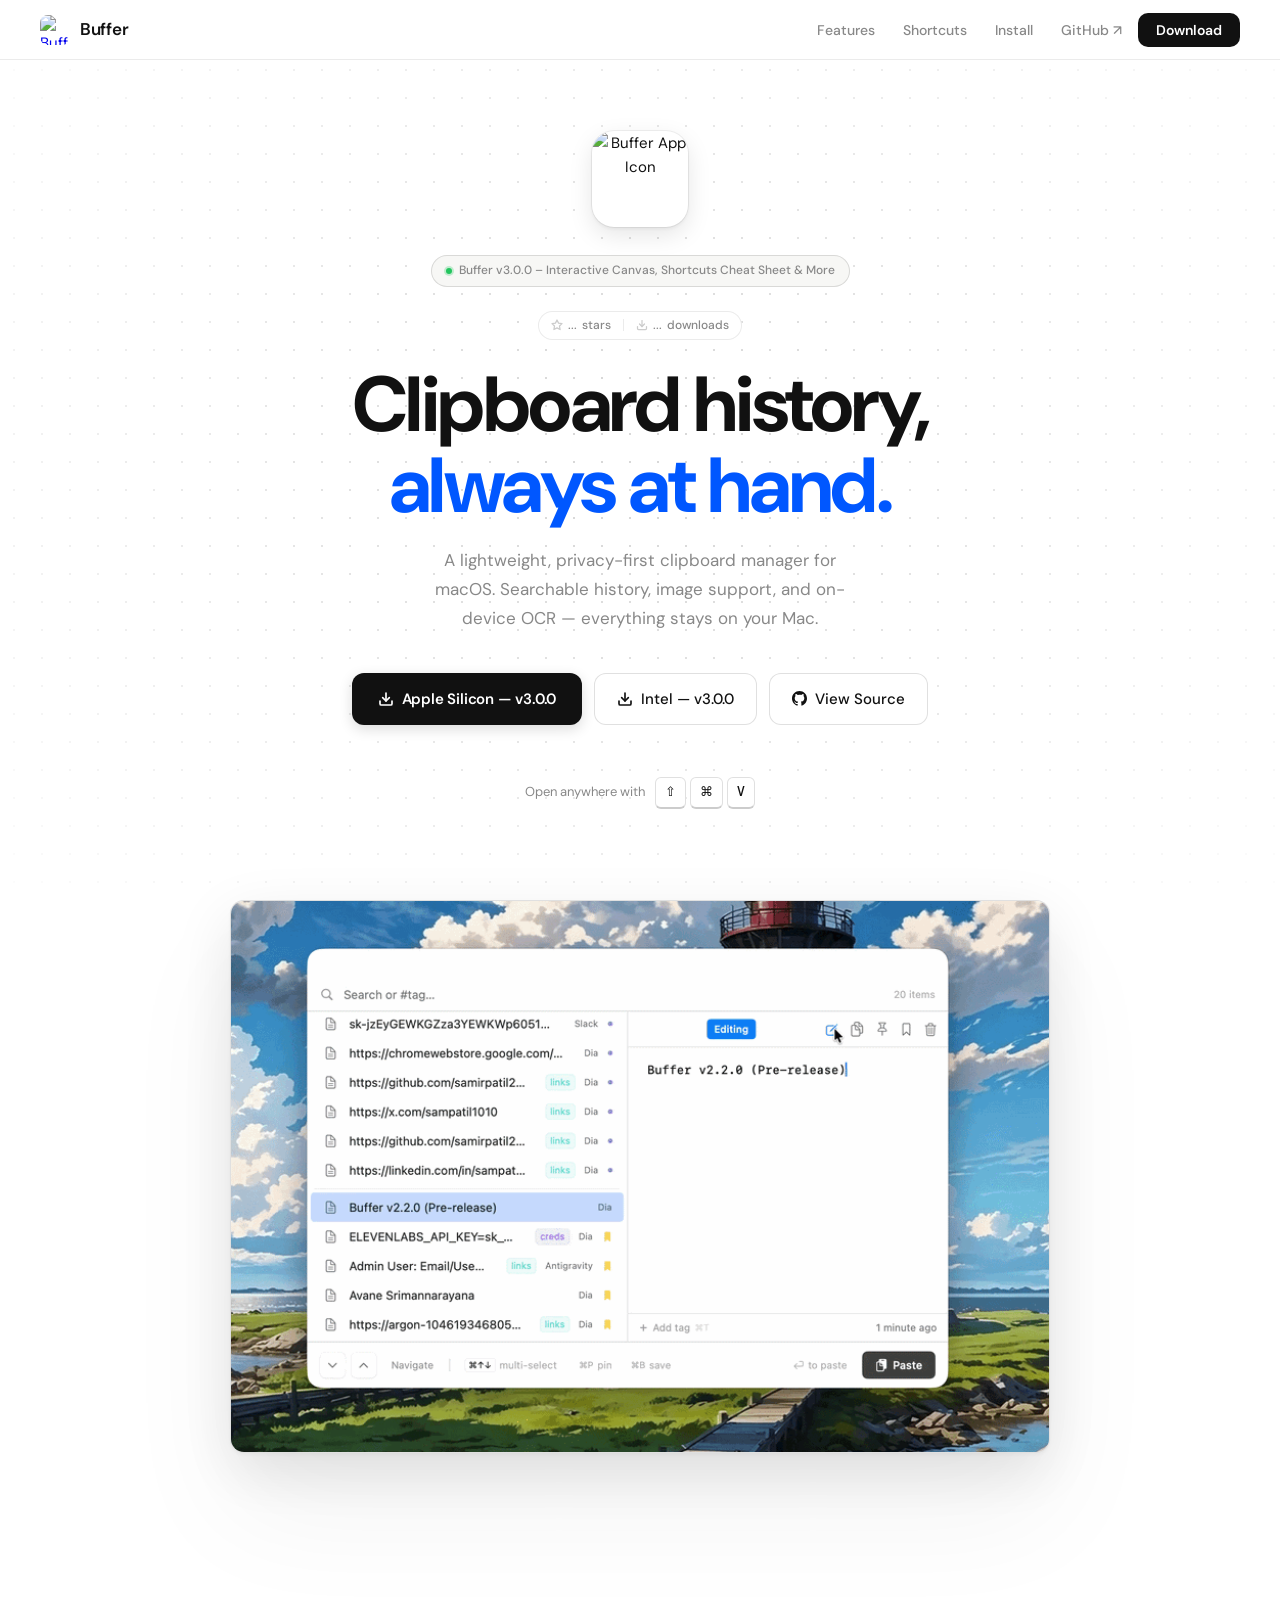
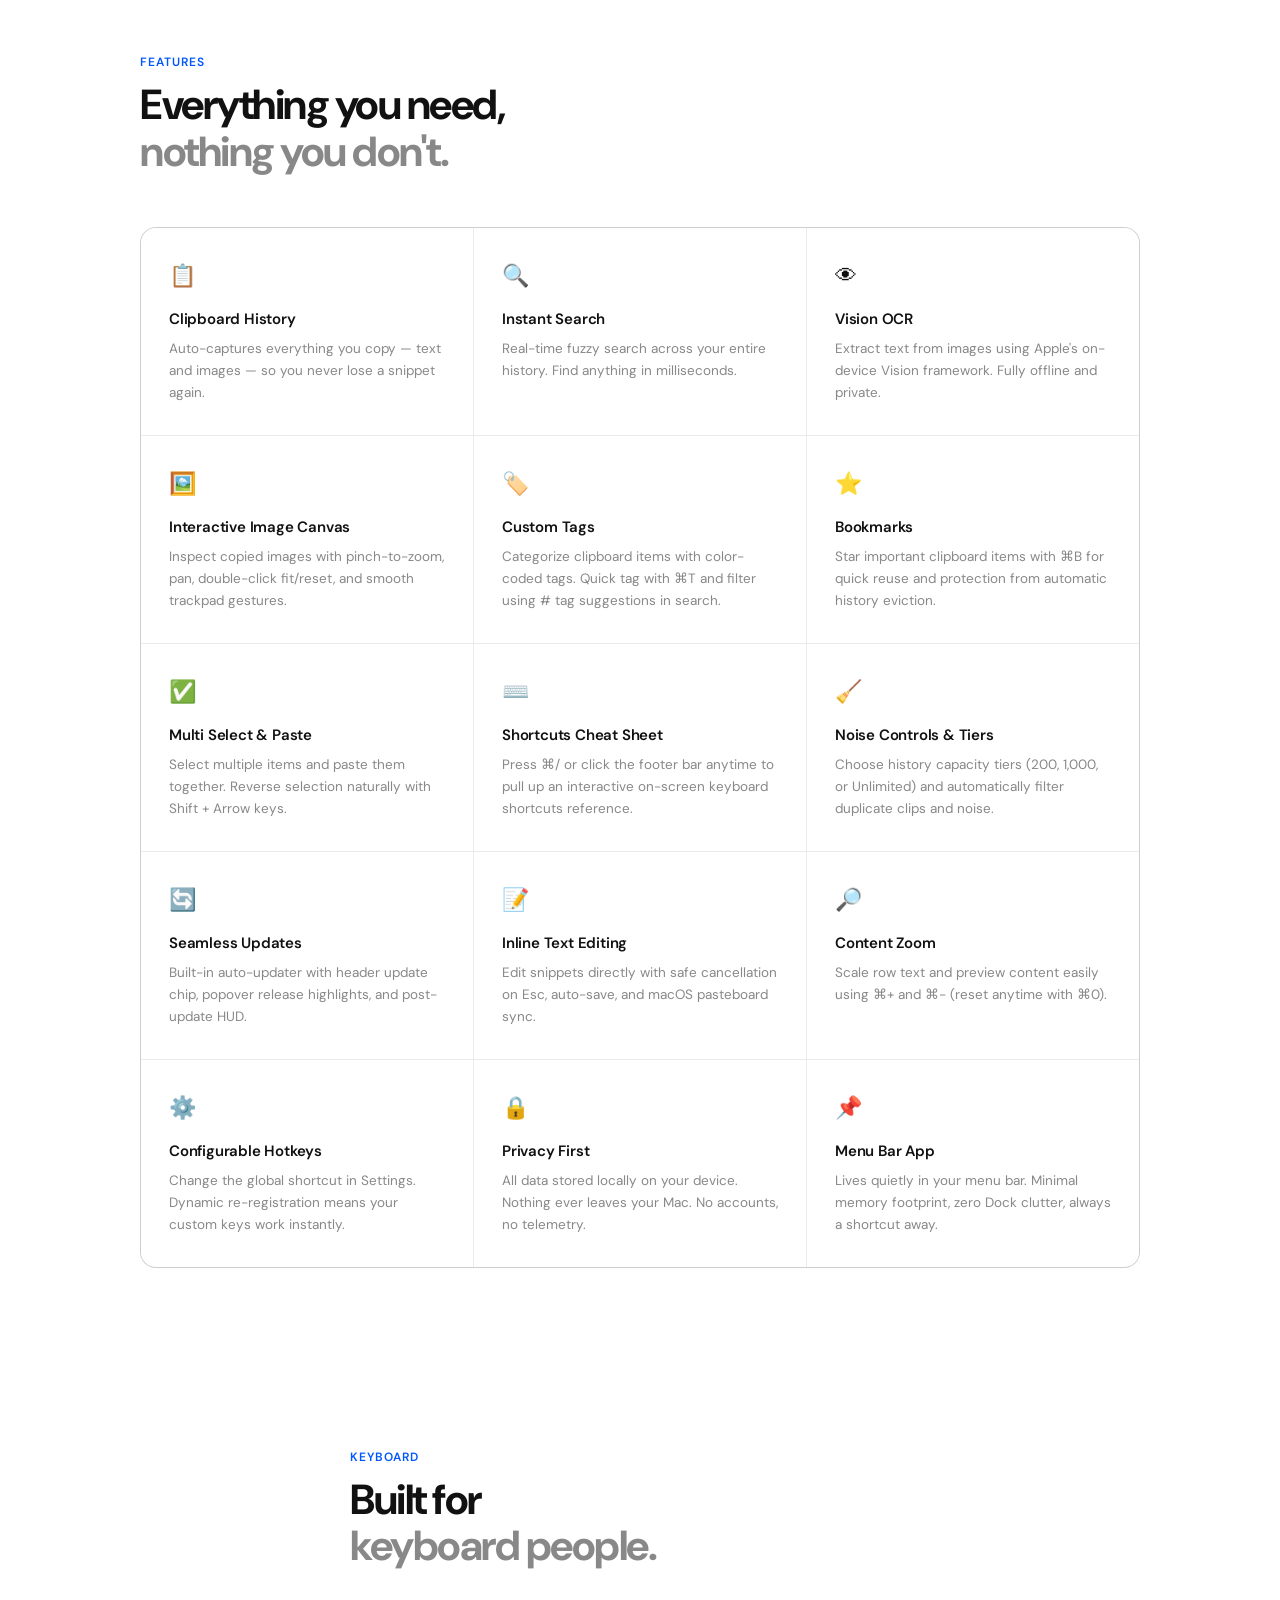
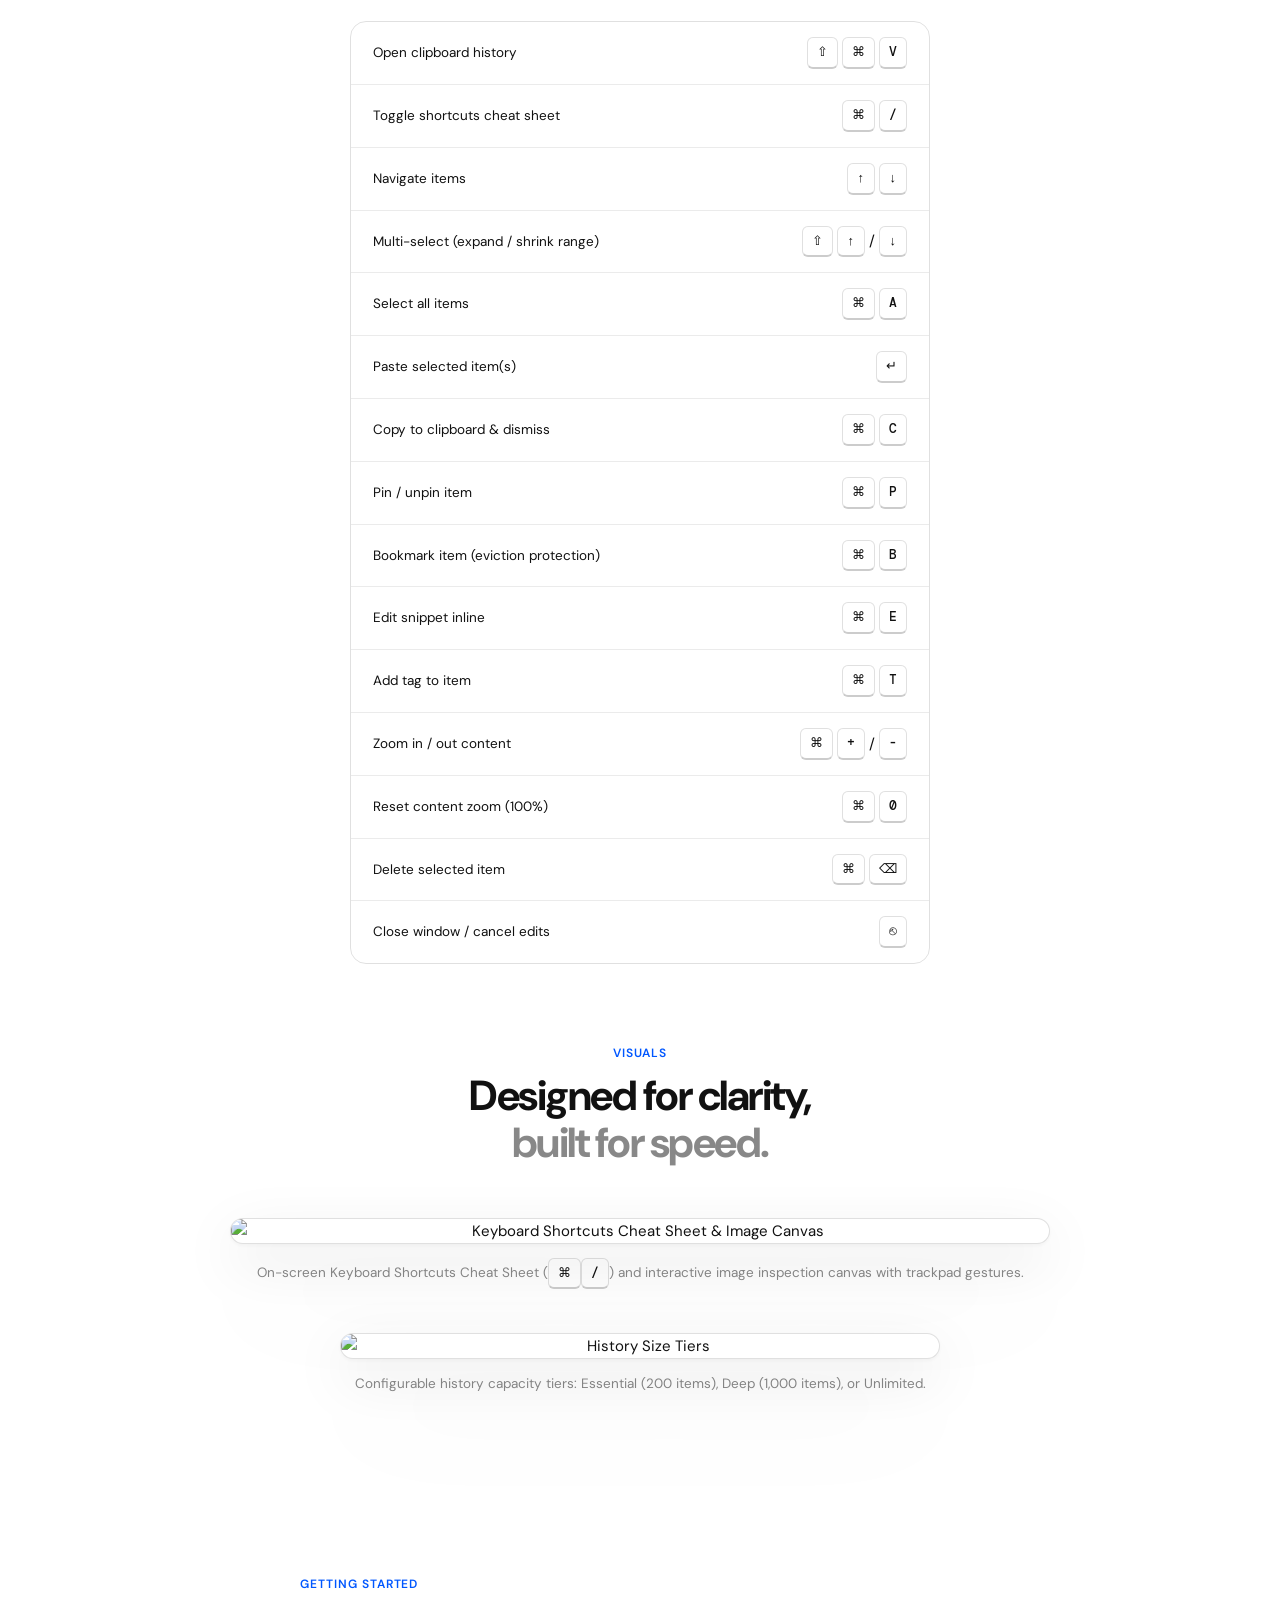
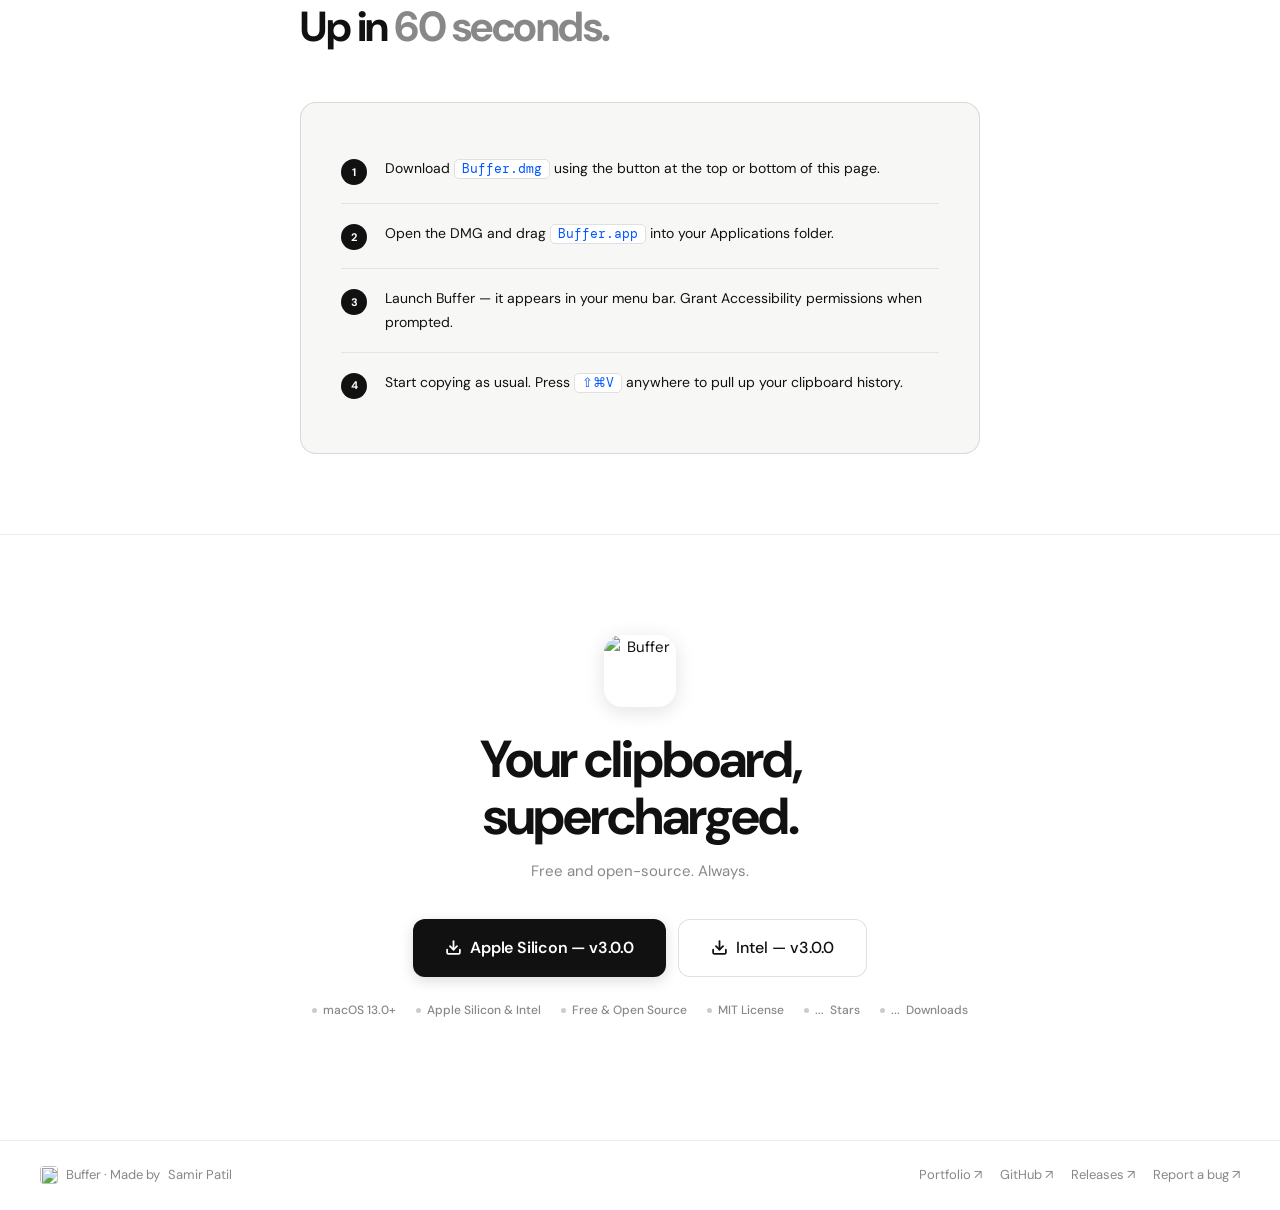
==== commit 6016f429: "feat(buffer): update landing page for v3.0.0 release" ====
--- a/products/buffer/index.html
+++ b/products/buffer/index.html
@@ -601,7 +601,7 @@
   />
   <div class="hero-badge">
     <span class="hero-badge-dot"></span>
-    Buffer v2.6.0 – Inline Editing, Menu Bar Toggle & More
+    Buffer v3.0.0 – Interactive Canvas, Shortcuts Cheat Sheet & More
   </div>
   <div class="hero-stats">
     <div class="stat-badge">
@@ -621,13 +621,13 @@
     A lightweight, privacy-first clipboard manager for macOS. Searchable history, image support, and on-device OCR — everything stays on your Mac.
   </p>
   <div class="hero-actions">
-    <a href="https://github.com/samirpatil2000/Buffer/releases/download/buffer-v2.6.0/Buffer_Silicon.dmg" class="btn-primary">
+    <a href="https://github.com/samirpatil2000/Buffer/releases/download/buffer-v3.0.0/Buffer_Silicon.dmg" class="btn-primary">
       <svg width="16" height="16" viewBox="0 0 24 24" fill="none" stroke="currentColor" stroke-width="2.5" stroke-linecap="round" stroke-linejoin="round"><path d="M21 15v4a2 2 0 0 1-2 2H5a2 2 0 0 1-2-2v-4"/><polyline points="7 10 12 15 17 10"/><line x1="12" y1="15" x2="12" y2="3"/></svg>
-      Apple Silicon — v2.6.0
+      Apple Silicon — v3.0.0
     </a>
-    <a href="https://github.com/samirpatil2000/Buffer/releases/download/buffer-v2.6.0/Buffer_Intel.dmg" class="btn-secondary">
+    <a href="https://github.com/samirpatil2000/Buffer/releases/download/buffer-v3.0.0/Buffer_Intel.dmg" class="btn-secondary">
       <svg width="16" height="16" viewBox="0 0 24 24" fill="none" stroke="currentColor" stroke-width="2.5" stroke-linecap="round" stroke-linejoin="round"><path d="M21 15v4a2 2 0 0 1-2 2H5a2 2 0 0 1-2-2v-4"/><polyline points="7 10 12 15 17 10"/><line x1="12" y1="15" x2="12" y2="3"/></svg>
-      Intel — v2.6.0
+      Intel — v3.0.0
     </a>
     <a href="https://github.com/samirpatil2000/Buffer" target="_blank" class="btn-secondary">
       <svg width="15" height="15" viewBox="0 0 24 24" fill="currentColor"><path d="M12 0C5.37 0 0 5.37 0 12c0 5.3 3.44 9.8 8.21 11.39.6.11.82-.26.82-.58v-2.03c-3.34.73-4.04-1.61-4.04-1.61-.55-1.39-1.34-1.76-1.34-1.76-1.09-.74.08-.73.08-.73 1.2.09 1.84 1.24 1.84 1.24 1.07 1.83 2.81 1.3 3.5 1 .11-.78.42-1.3.76-1.6-2.67-.3-5.47-1.33-5.47-5.93 0-1.31.47-2.38 1.24-3.22-.13-.3-.54-1.52.12-3.18 0 0 1.01-.32 3.3 1.23a11.5 11.5 0 0 1 3-.4c1.02 0 2.04.14 3 .4 2.28-1.55 3.29-1.23 3.29-1.23.66 1.66.25 2.88.12 3.18.77.84 1.24 1.91 1.24 3.22 0 4.61-2.81 5.62-5.48 5.92.43.37.81 1.1.81 2.22v3.29c0 .32.22.7.83.58C20.57 21.8 24 17.3 24 12c0-6.63-5.37-12-12-12z"/></svg>
@@ -667,8 +667,8 @@
     </div>
     <div class="feature-card">
       <div class="feature-icon">🖼️</div>
-      <div class="feature-name">Image Support</div>
-      <p class="feature-desc">Copy and paste images seamlessly with inline preview before pasting.</p>
+      <div class="feature-name">Interactive Image Canvas</div>
+      <p class="feature-desc">Inspect copied images with pinch-to-zoom, pan, double-click fit/reset, and smooth trackpad gestures.</p>
     </div>
     <div class="feature-card">
       <div class="feature-icon">🏷️</div>
@@ -683,17 +683,32 @@
     <div class="feature-card">
       <div class="feature-icon">✅</div>
       <div class="feature-name">Multi Select & Paste</div>
-      <p class="feature-desc">Select multiple items from your clipboard history and paste them all at once. Perfect for assembling snippets fast.</p>
+      <p class="feature-desc">Select multiple items and paste them together. Reverse selection naturally with Shift + Arrow keys.</p>
+    </div>
+    <div class="feature-card">
+      <div class="feature-icon">⌨️</div>
+      <div class="feature-name">Shortcuts Cheat Sheet</div>
+      <p class="feature-desc">Press ⌘/ or click the footer bar anytime to pull up an interactive on-screen keyboard shortcuts reference.</p>
+    </div>
+    <div class="feature-card">
+      <div class="feature-icon">🧹</div>
+      <div class="feature-name">Noise Controls & Tiers</div>
+      <p class="feature-desc">Choose history capacity tiers (200, 1,000, or Unlimited) and automatically filter duplicate clips and noise.</p>
     </div>
     <div class="feature-card">
       <div class="feature-icon">🔄</div>
-      <div class="feature-name">Auto Updates</div>
-      <p class="feature-desc">Built-in secure updates with code signature verification and a native post-update release notes HUD.</p>
+      <div class="feature-name">Seamless Updates</div>
+      <p class="feature-desc">Built-in auto-updater with header update chip, popover release highlights, and post-update HUD.</p>
     </div>
     <div class="feature-card">
       <div class="feature-icon">📝</div>
       <div class="feature-name">Inline Text Editing</div>
-      <p class="feature-desc">Edit any text or code snippet directly within the clipboard history preview pane with auto-save and pasteboard sync.</p>
+      <p class="feature-desc">Edit snippets directly with safe cancellation on Esc, auto-save, and macOS pasteboard sync.</p>
+    </div>
+    <div class="feature-card">
+      <div class="feature-icon">🔎</div>
+      <div class="feature-name">Content Zoom</div>
+      <p class="feature-desc">Scale row text and preview content easily using ⌘+ and ⌘- (reset anytime with ⌘0).</p>
     </div>
     <div class="feature-card">
       <div class="feature-icon">⚙️</div>
@@ -703,12 +718,12 @@
     <div class="feature-card">
       <div class="feature-icon">🔒</div>
       <div class="feature-name">Privacy First</div>
-      <p class="feature-desc">All data stored locally. Nothing ever leaves your Mac. No accounts, no cloud.</p>
+      <p class="feature-desc">All data stored locally on your device. Nothing ever leaves your Mac. No accounts, no telemetry.</p>
     </div>
     <div class="feature-card">
       <div class="feature-icon">📌</div>
       <div class="feature-name">Menu Bar App</div>
-      <p class="feature-desc">Lives quietly in your menu bar. No Dock clutter, always a hotkey away.</p>
+      <p class="feature-desc">Lives quietly in your menu bar. Minimal memory footprint, zero Dock clutter, always a shortcut away.</p>
     </div>
   </div>
 </section>
@@ -722,18 +737,30 @@
       <div class="shortcut-keys"><kbd>⇧</kbd><kbd>⌘</kbd><kbd>V</kbd></div>
     </div>
     <div class="shortcuts-row">
+      <span class="shortcut-action">Toggle shortcuts cheat sheet</span>
+      <div class="shortcut-keys"><kbd>⌘</kbd><kbd>/</kbd></div>
+    </div>
+    <div class="shortcuts-row">
       <span class="shortcut-action">Navigate items</span>
       <div class="shortcut-keys"><kbd>↑</kbd><kbd>↓</kbd></div>
     </div>
     <div class="shortcuts-row">
-      <span class="shortcut-action">Multi-select (expand selection)</span>
+      <span class="shortcut-action">Multi-select (expand / shrink range)</span>
       <div class="shortcut-keys"><kbd>⇧</kbd><kbd>↑</kbd><span>/</span><kbd>↓</kbd></div>
+    </div>
+    <div class="shortcuts-row">
+      <span class="shortcut-action">Select all items</span>
+      <div class="shortcut-keys"><kbd>⌘</kbd><kbd>A</kbd></div>
     </div>
     <div class="shortcuts-row">
       <span class="shortcut-action">Paste selected item(s)</span>
       <div class="shortcut-keys"><kbd>↵</kbd></div>
     </div>
     <div class="shortcuts-row">
+      <span class="shortcut-action">Copy to clipboard & dismiss</span>
+      <div class="shortcut-keys"><kbd>⌘</kbd><kbd>C</kbd></div>
+    </div>
+    <div class="shortcuts-row">
       <span class="shortcut-action">Pin / unpin item</span>
       <div class="shortcut-keys"><kbd>⌘</kbd><kbd>P</kbd></div>
     </div>
@@ -742,16 +769,57 @@
       <div class="shortcut-keys"><kbd>⌘</kbd><kbd>B</kbd></div>
     </div>
     <div class="shortcuts-row">
+      <span class="shortcut-action">Edit snippet inline</span>
+      <div class="shortcut-keys"><kbd>⌘</kbd><kbd>E</kbd></div>
+    </div>
+    <div class="shortcuts-row">
       <span class="shortcut-action">Add tag to item</span>
       <div class="shortcut-keys"><kbd>⌘</kbd><kbd>T</kbd></div>
     </div>
     <div class="shortcuts-row">
+      <span class="shortcut-action">Zoom in / out content</span>
+      <div class="shortcut-keys"><kbd>⌘</kbd><kbd>+</kbd><span>/</span><kbd>-</kbd></div>
+    </div>
+    <div class="shortcuts-row">
+      <span class="shortcut-action">Reset content zoom (100%)</span>
+      <div class="shortcut-keys"><kbd>⌘</kbd><kbd>0</kbd></div>
+    </div>
+    <div class="shortcuts-row">
       <span class="shortcut-action">Delete selected item</span>
       <div class="shortcut-keys"><kbd>⌘</kbd><kbd>⌫</kbd></div>
     </div>
     <div class="shortcuts-row">
-      <span class="shortcut-action">Close window</span>
+      <span class="shortcut-action">Close window / cancel edits</span>
       <div class="shortcut-keys"><kbd>⎋</kbd></div>
+    </div>
+  </div>
+</section>
+
+<section id="showcase" style="padding: 0 40px 100px; max-width: 1080px; margin: 0 auto; text-align: center;">
+  <div class="section-eyebrow">Visuals</div>
+  <h2 class="section-title">Designed for clarity,<br><em>built for speed.</em></h2>
+  <div style="display: flex; flex-direction: column; gap: 44px; align-items: center; margin-top: 10px;">
+    <div style="width: 100%; max-width: 820px;">
+      <img
+        src="https://github.com/user-attachments/assets/44944452-b449-42ef-b8a9-439ad72cd6f7"
+        class="app-window"
+        alt="Keyboard Shortcuts Cheat Sheet & Image Canvas"
+        style="opacity: 1;"
+      />
+      <p style="font-size: 13.5px; color: var(--muted); margin-top: 14px;">
+        On-screen Keyboard Shortcuts Cheat Sheet (<kbd>⌘</kbd><kbd>/</kbd>) and interactive image inspection canvas with trackpad gestures.
+      </p>
+    </div>
+    <div style="width: 100%; max-width: 600px;">
+      <img
+        src="https://raw.githubusercontent.com/samirpatil2000/Buffer/main/Assets/history-size-tiers.png"
+        class="app-window"
+        alt="History Size Tiers"
+        style="opacity: 1;"
+      />
+      <p style="font-size: 13.5px; color: var(--muted); margin-top: 14px;">
+        Configurable history capacity tiers: Essential (200 items), Deep (1,000 items), or Unlimited.
+      </p>
     </div>
   </div>
 </section>
@@ -789,13 +857,13 @@
   <h2 class="download-title">Your clipboard,<br>supercharged.</h2>
   <p class="download-sub">Free and open-source. Always.</p>
   <div class="hero-actions" style="margin-bottom: 24px;">
-    <a href="https://github.com/samirpatil2000/Buffer/releases/download/buffer-v2.6.0/Buffer_Silicon.dmg" class="btn-primary" style="font-size:16px; padding:15px 32px;">
+    <a href="https://github.com/samirpatil2000/Buffer/releases/download/buffer-v3.0.0/Buffer_Silicon.dmg" class="btn-primary" style="font-size:16px; padding:15px 32px;">
       <svg width="17" height="17" viewBox="0 0 24 24" fill="none" stroke="currentColor" stroke-width="2.5" stroke-linecap="round" stroke-linejoin="round"><path d="M21 15v4a2 2 0 0 1-2 2H5a2 2 0 0 1-2-2v-4"/><polyline points="7 10 12 15 17 10"/><line x1="12" y1="15" x2="12" y2="3"/></svg>
-      Apple Silicon — v2.6.0
+      Apple Silicon — v3.0.0
     </a>
-    <a href="https://github.com/samirpatil2000/Buffer/releases/download/buffer-v2.6.0/Buffer_Intel.dmg" class="btn-secondary" style="font-size:16px; padding:15px 32px;">
+    <a href="https://github.com/samirpatil2000/Buffer/releases/download/buffer-v3.0.0/Buffer_Intel.dmg" class="btn-secondary" style="font-size:16px; padding:15px 32px;">
       <svg width="17" height="17" viewBox="0 0 24 24" fill="none" stroke="currentColor" stroke-width="2.5" stroke-linecap="round" stroke-linejoin="round"><path d="M21 15v4a2 2 0 0 1-2 2H5a2 2 0 0 1-2-2v-4"/><polyline points="7 10 12 15 17 10"/><line x1="12" y1="15" x2="12" y2="3"/></svg>
-      Intel — v2.6.0
+      Intel — v3.0.0
     </a>
   </div>
   <div class="download-meta">
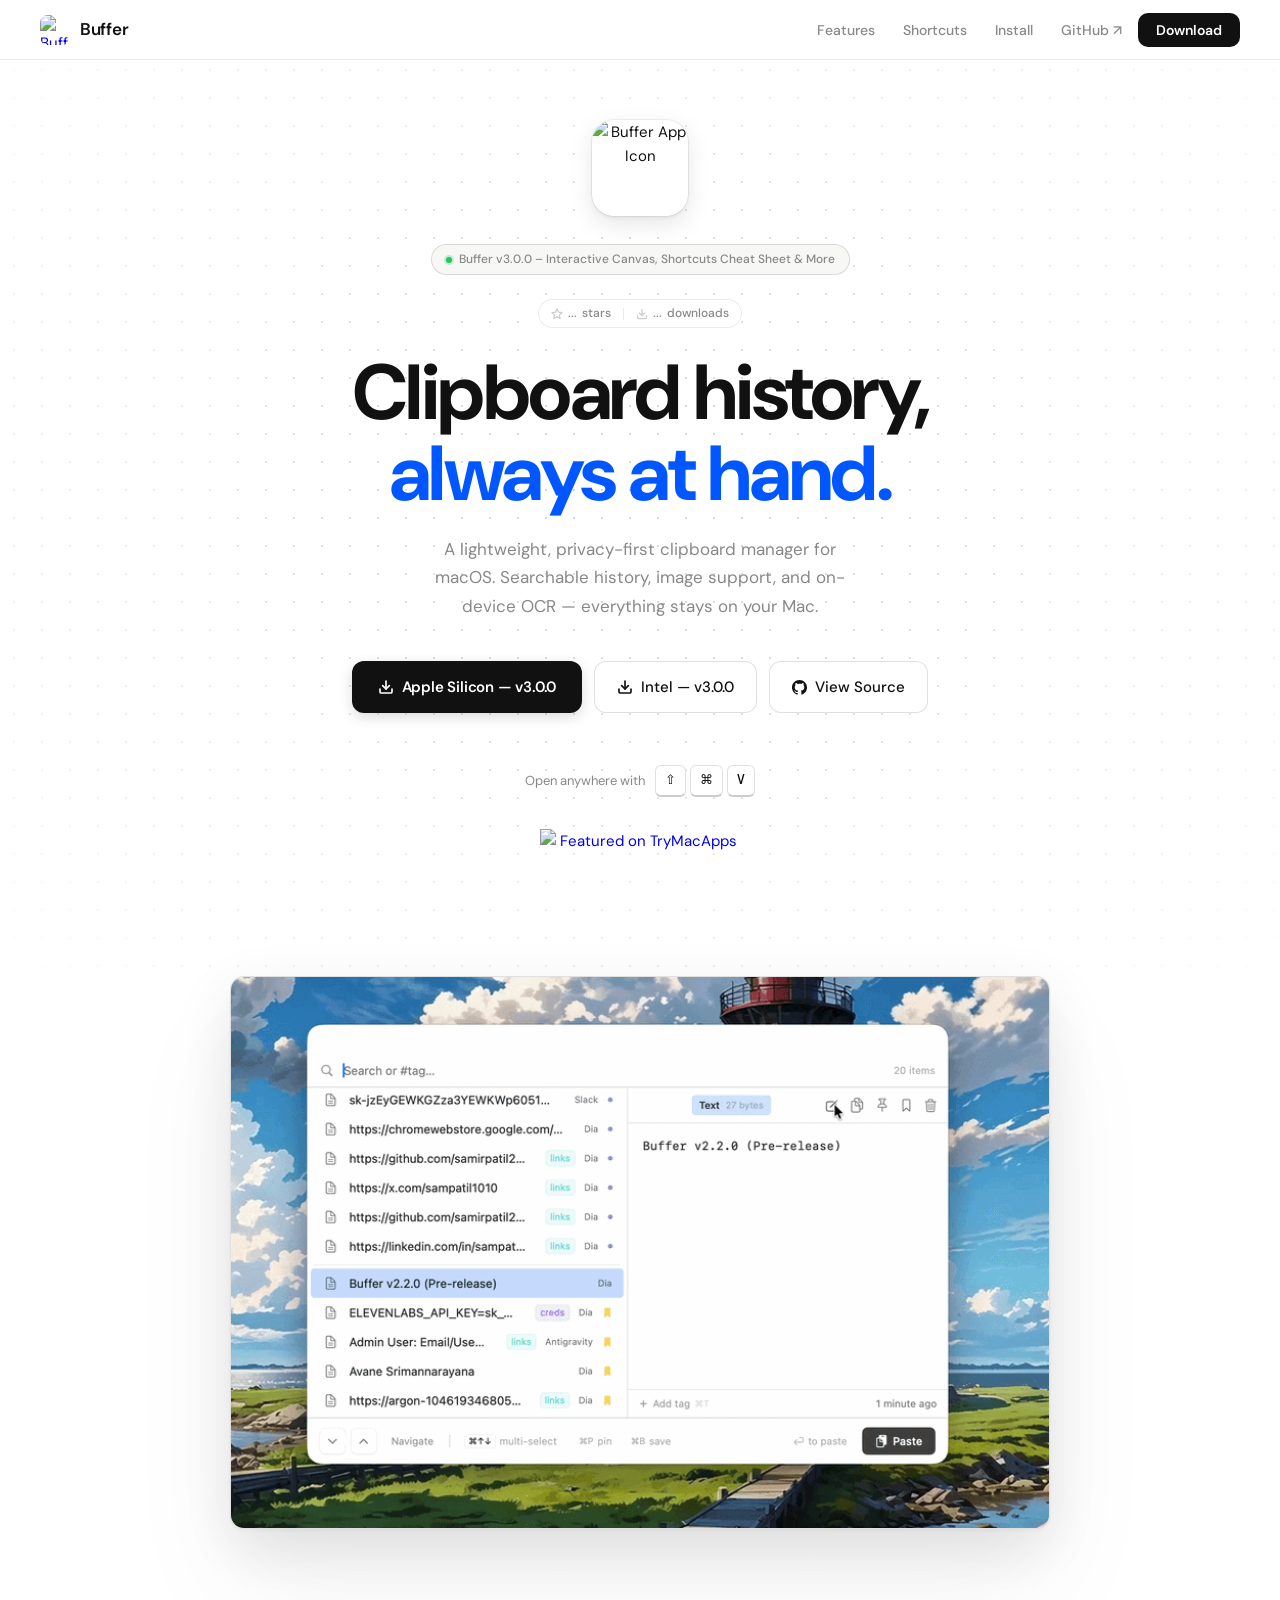
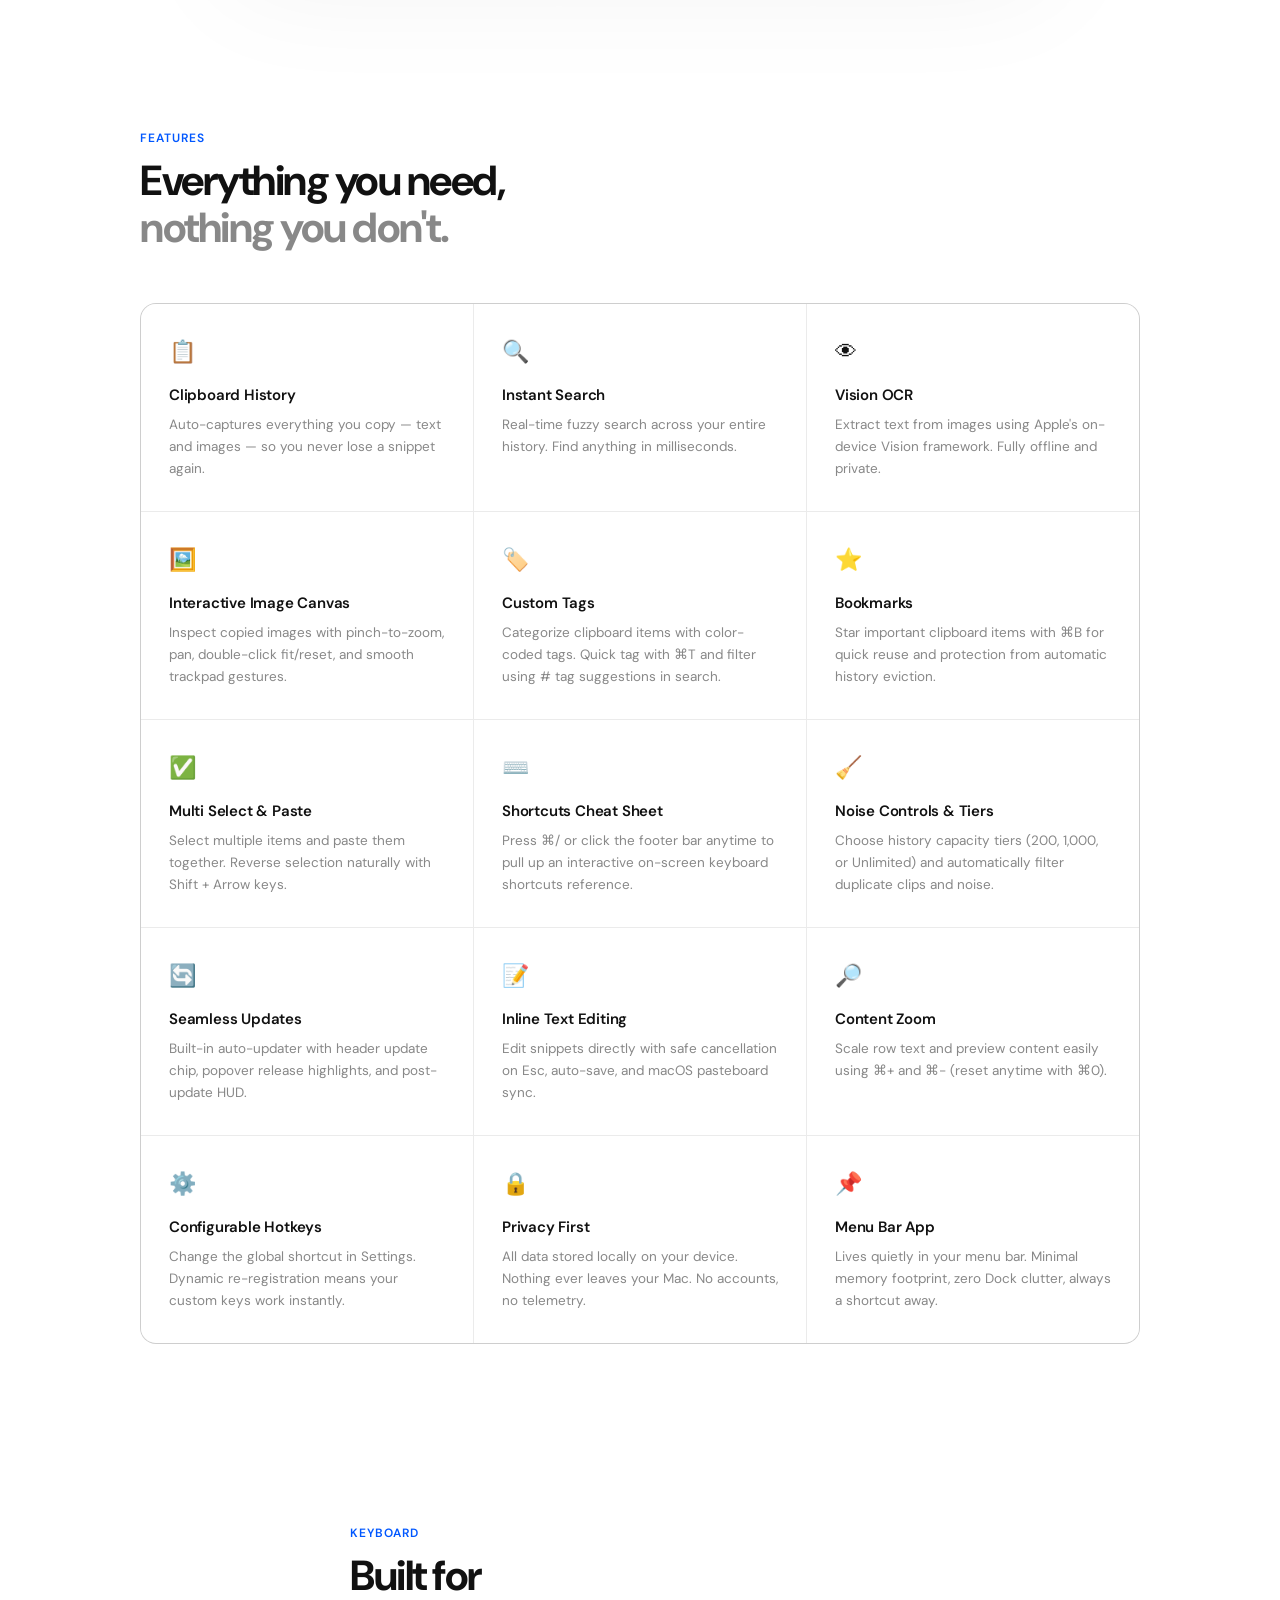
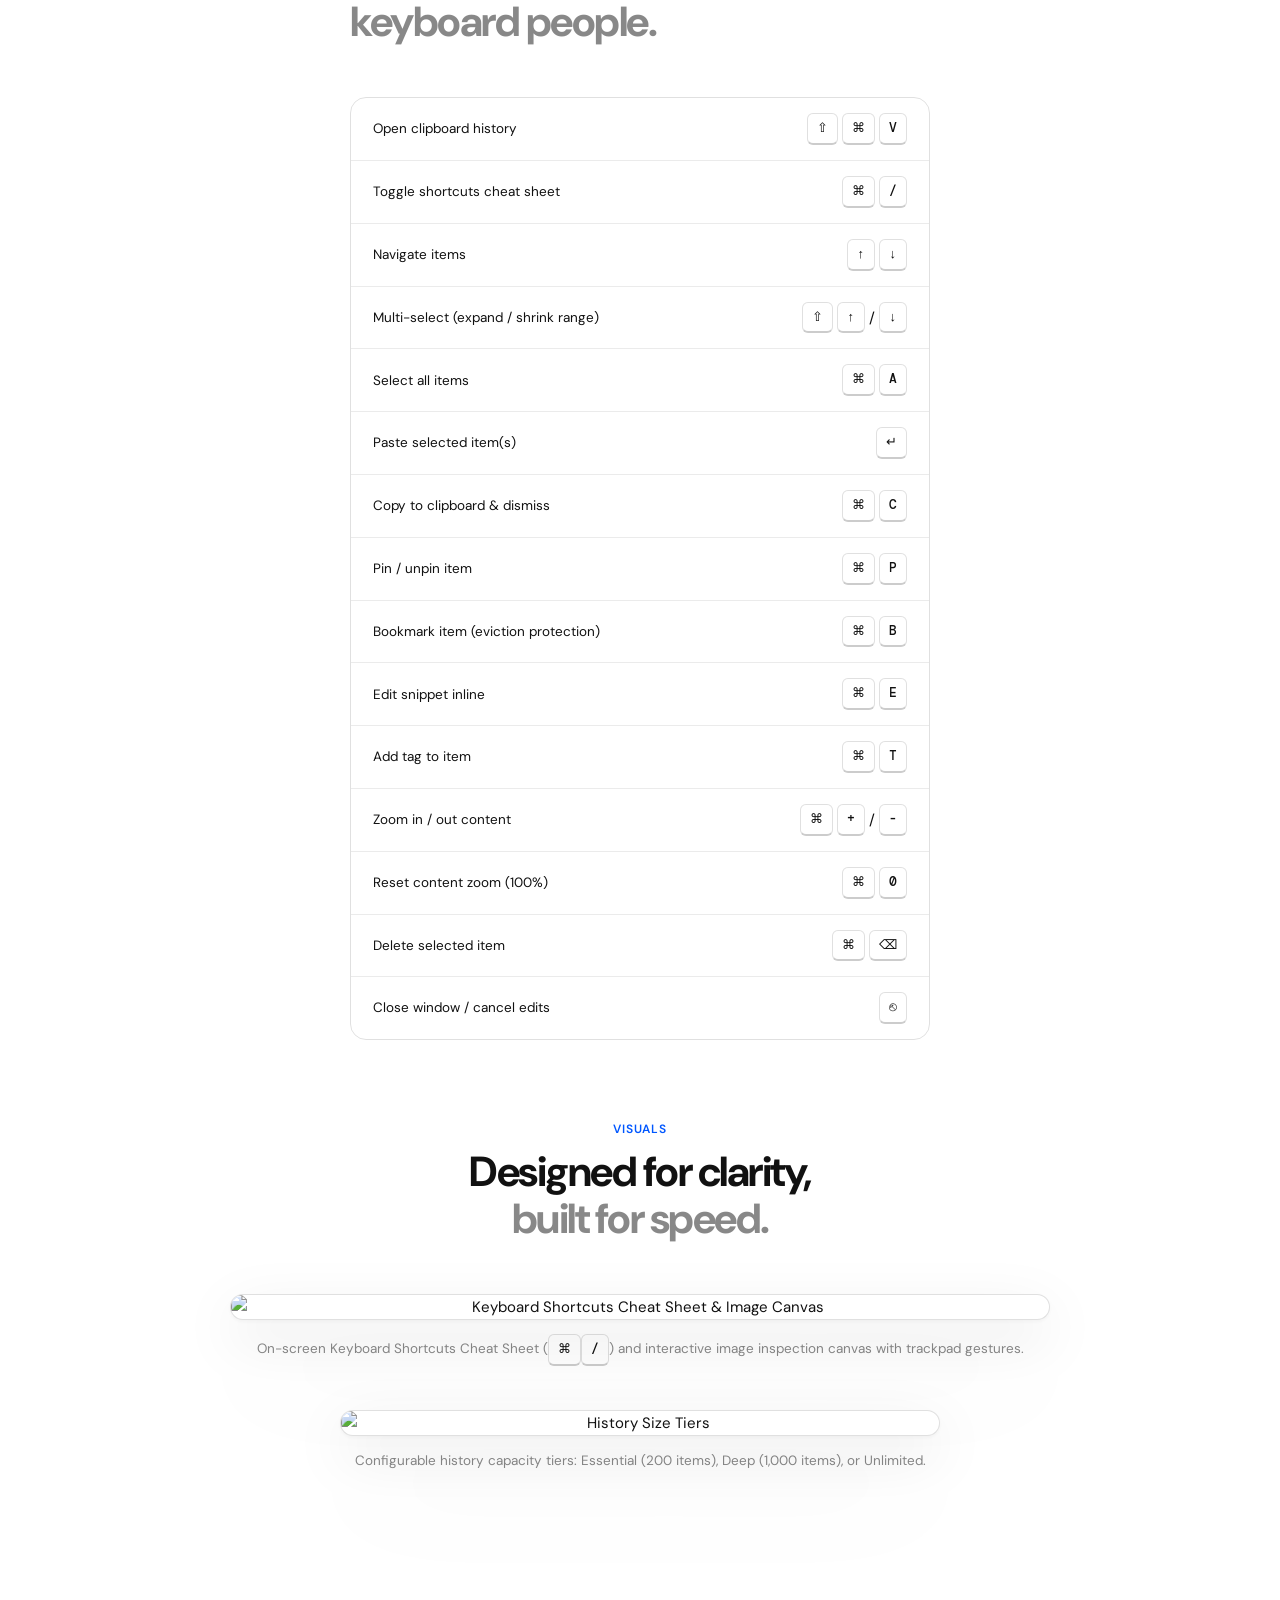
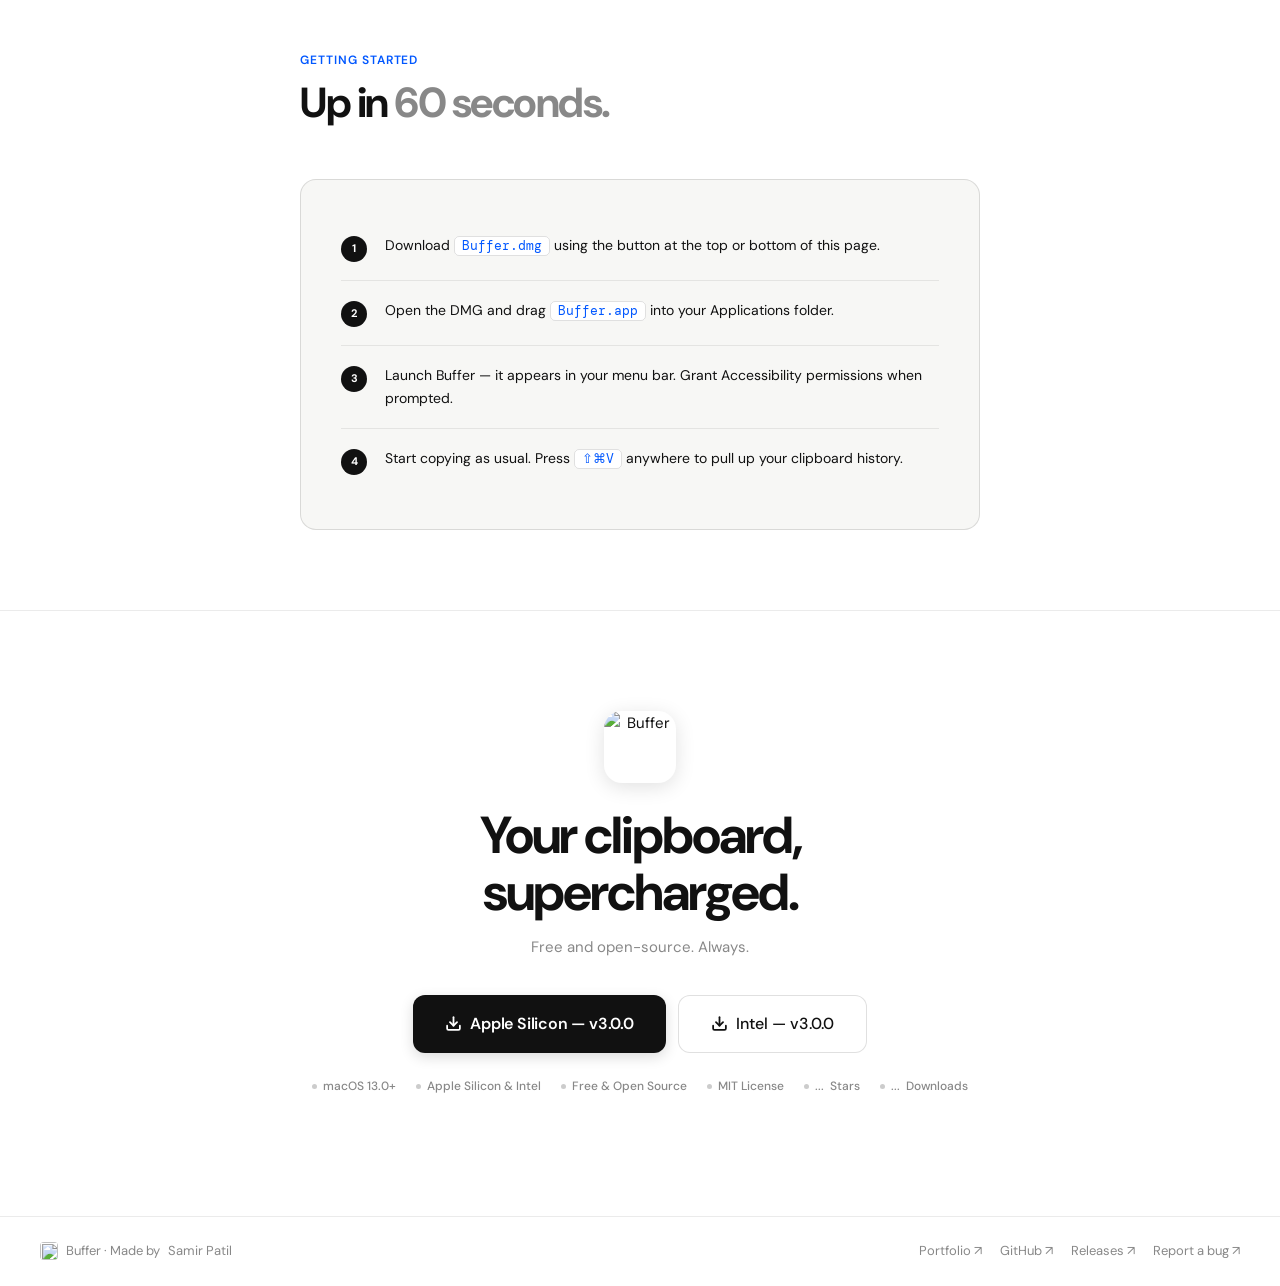
==== commit dd0dac54: "feat(buffer): add TryMacApps featured badge" ====
--- a/products/buffer/index.html
+++ b/products/buffer/index.html
@@ -252,6 +252,33 @@
       opacity: 0;
       animation: fade-up 0.6s 0.46s ease forwards;
       position: relative;
+    }
+    .hero-featured-badge {
+      margin-top: 32px;
+      display: flex;
+      justify-content: center;
+      align-items: center;
+      opacity: 0;
+      animation: fade-up 0.6s 0.52s ease forwards;
+      position: relative;
+    }
+    .hero-featured-badge a {
+      display: inline-flex;
+      align-items: center;
+      justify-content: center;
+      text-decoration: none;
+      transition: transform 0.2s ease, opacity 0.2s ease;
+    }
+    .hero-featured-badge a:hover {
+      transform: translateY(-2px);
+      opacity: 0.92;
+    }
+    .hero-featured-badge img {
+      display: block;
+      width: 200px;
+      height: 67px;
+      max-width: 100%;
+      height: auto;
     }
     .shortcut-label { font-size: 13px; color: var(--muted); }
     .kbd-row { display: flex; gap: 4px; align-items: center; }
@@ -640,6 +667,16 @@
       <kbd>⇧</kbd><kbd>⌘</kbd><kbd>V</kbd>
     </div>
   </div>
+  <div class="hero-featured-badge">
+    <a href="https://www.trymacapps.com" target="_blank" rel="noopener">
+      <img
+        src="https://www.trymacapps.com/badge.png"
+        alt="Featured on TryMacApps"
+        width="200"
+        height="67"
+      />
+    </a>
+  </div>
 </section>
 
 <section id="screenshot">
